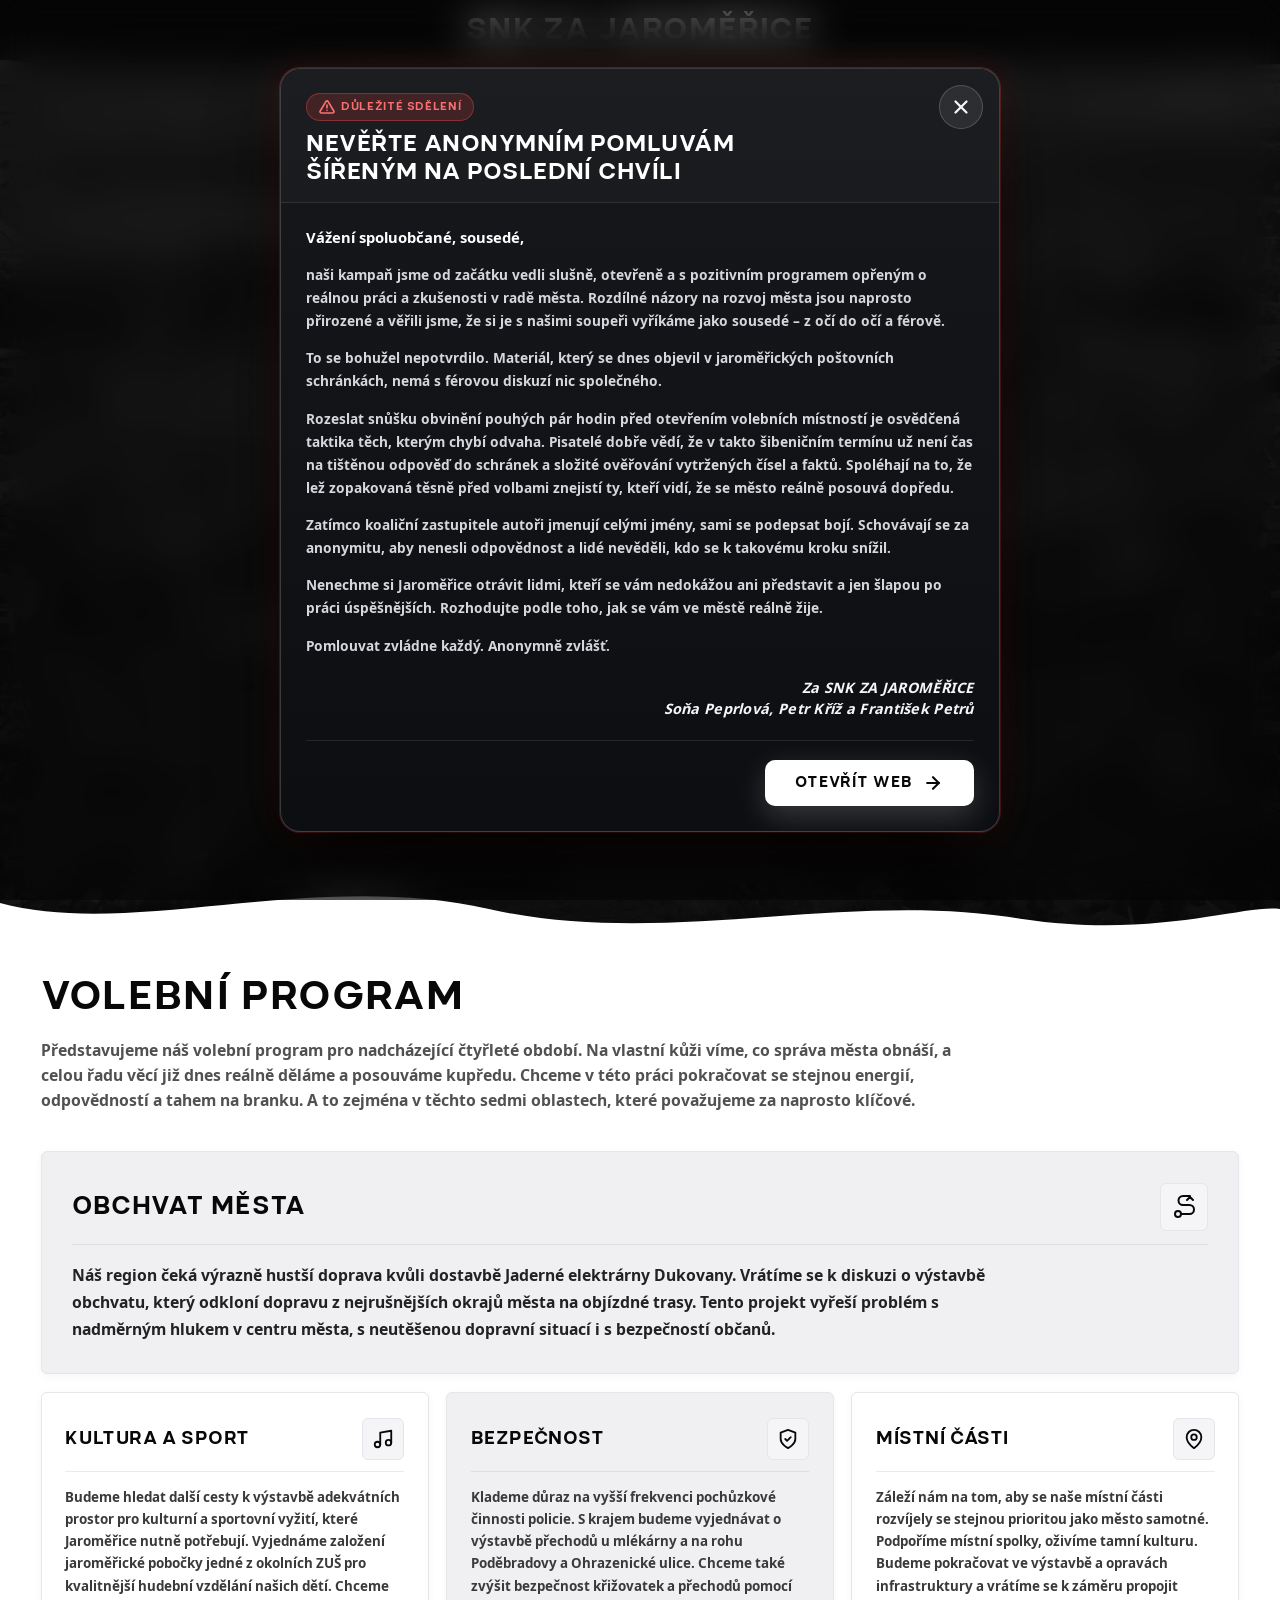
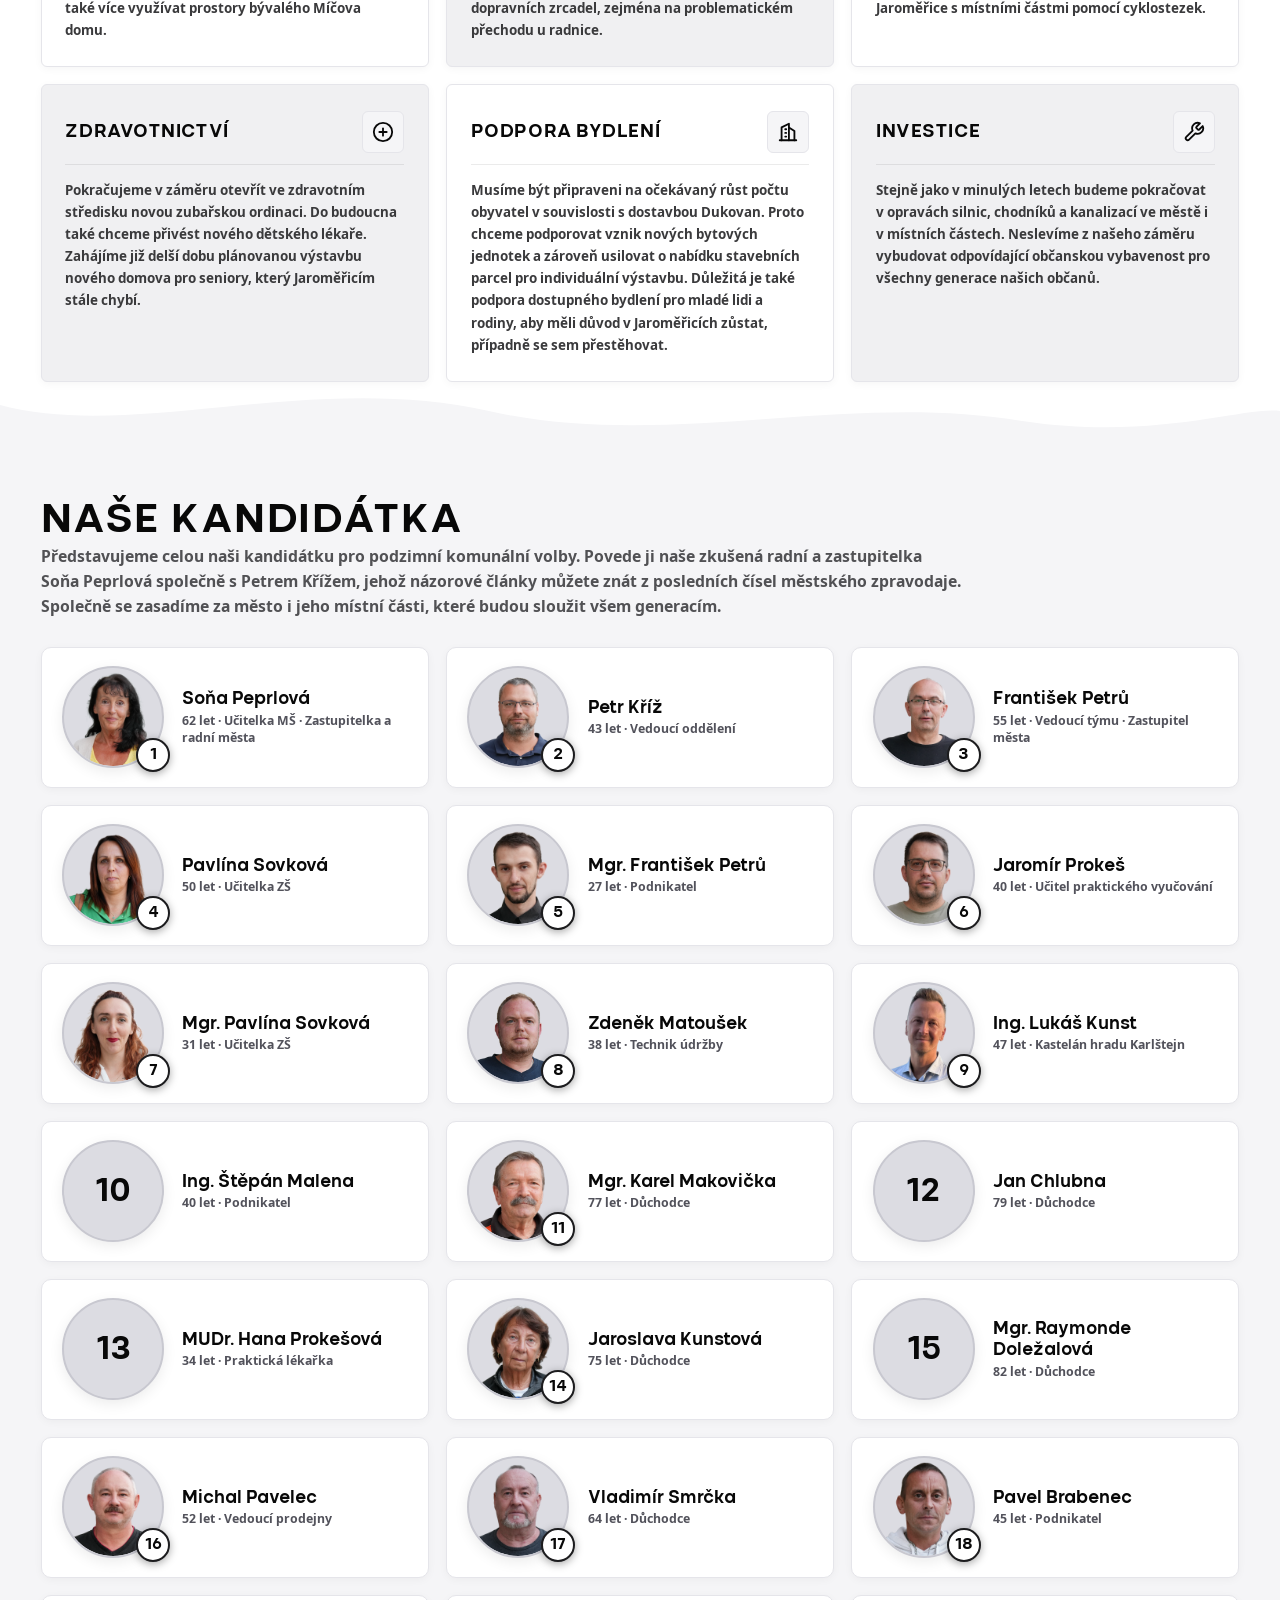
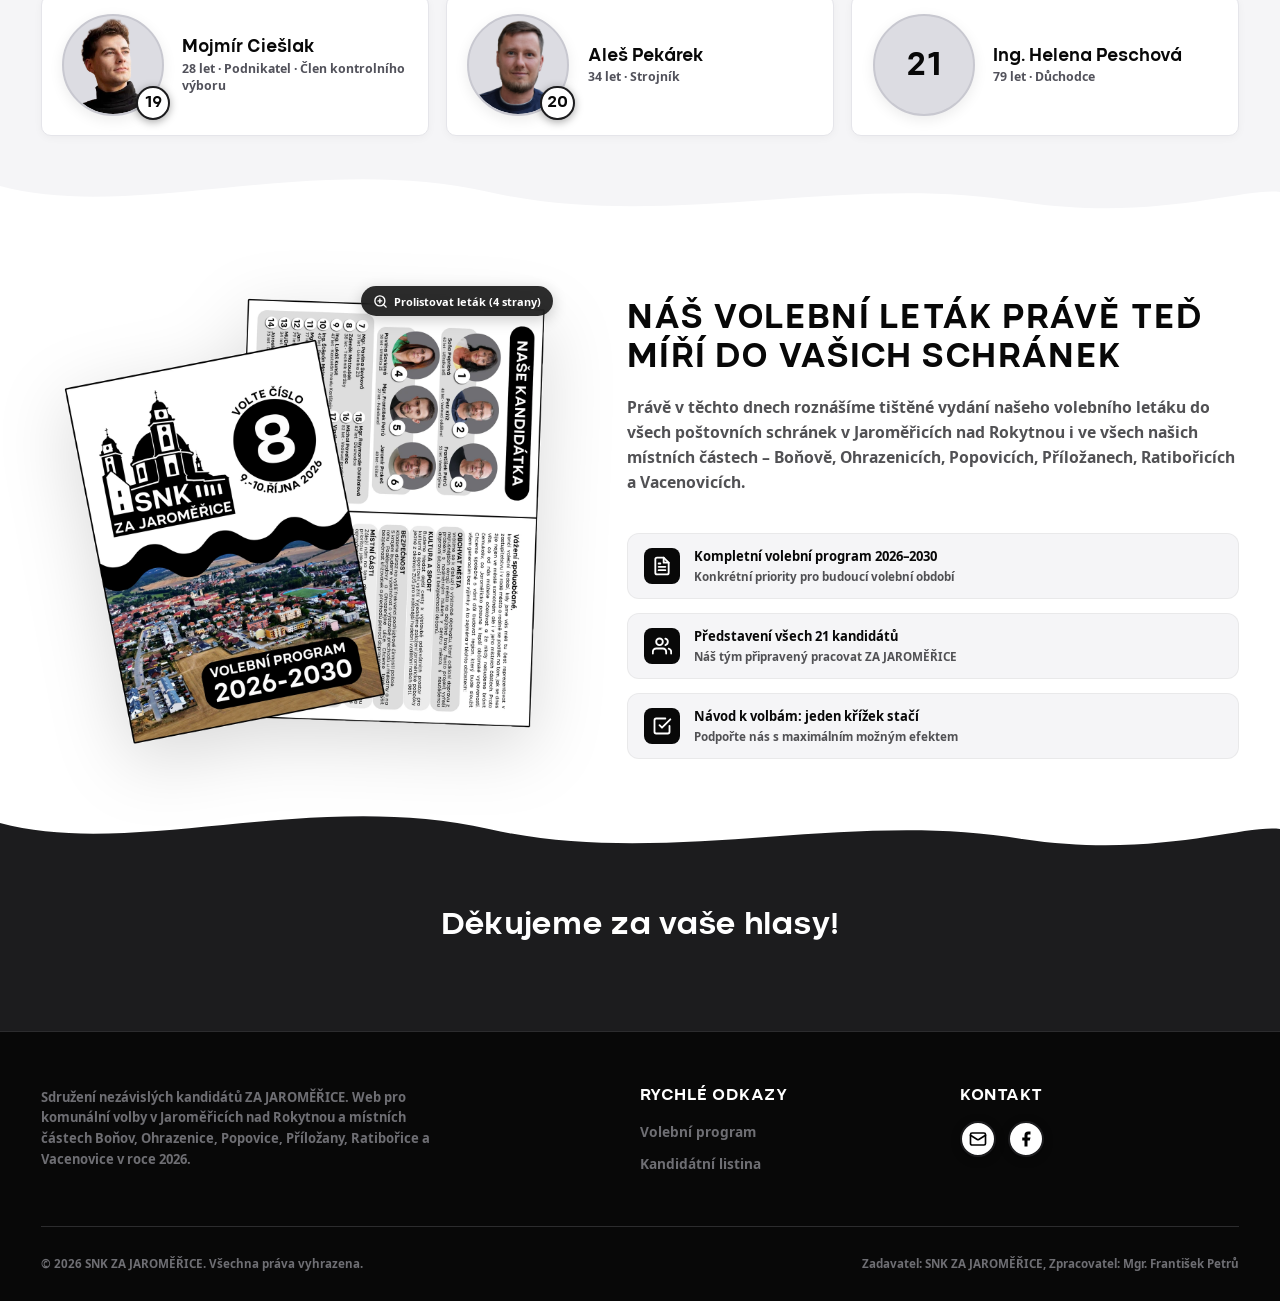
==== index.html @ 30c73336 "Modifications of tables" ====
<!DOCTYPE html>
<html lang="cs">

<head>
  <meta charset="UTF-8">
  <meta name="viewport" content="width=device-width, initial-scale=1.0, viewport-fit=cover">
  <title>ZA JAROMĚŘICE</title>
  <meta name="description" content="Oficiální stránky sdružení nezávislých kandidátů ZA JAROMĚŘICE">
  <link rel="canonical" href="https://zajaromerice.cz/">

  <!-- Open Graph / Facebook / Social Share -->
  <meta property="og:type" content="website">
  <meta property="og:url" content="https://zajaromerice.cz/">
  <meta property="og:title" content="ZA JAROMĚŘICE">
  <meta property="og:description" content="Oficiální stránky sdružení nezávislých kandidátů ZA JAROMĚŘICE">
  <meta property="og:image" content="https://zajaromerice.cz/assets/web%20view.jpg">
  <meta property="og:image:width" content="1200">
  <meta property="og:image:height" content="630">

  <!-- Twitter -->
  <meta name="twitter:card" content="summary_large_image">
  <meta name="twitter:title" content="ZA JAROMĚŘICE">
  <meta name="twitter:description" content="Oficiální stránky sdružení nezávislých kandidátů ZA JAROMĚŘICE">
  <meta name="twitter:image" content="https://zajaromerice.cz/assets/web%20view.jpg">

  <!-- Favicon -->
  <link rel="shortcut icon" href="favicon.ico?v=3">
  <link rel="icon" type="image/png" sizes="32x32" href="assets/favicon-32x32.png?v=3">
  <link rel="icon" type="image/png" sizes="16x16" href="assets/favicon-16x16.png?v=3">
  <link rel="apple-touch-icon" sizes="180x180" href="assets/apple-touch-icon.png?v=3">

  <link rel="preconnect" href="https://fonts.googleapis.com">
  <link rel="preconnect" href="https://fonts.gstatic.com" crossorigin>
  <link
    href="https://fonts.googleapis.com/css2?family=Noto+Sans+Georgian:wght@400;500;600;700;800&family=Syne:wght@700;800&family=Montserrat:wght@800;900&display=swap"
    rel="stylesheet">

  <!-- Styles -->
  <link rel="stylesheet" href="styles.css?v=20261007g">

  <!-- Embedded Critical Styles for Statement Modal & Alert Bar (garantuje 100% zobrazení i při staré mezipaměti prohlížeče) -->
  <style>
    body.modal-open,
    html.modal-open,
    html.modal-open body,
    html.statement-first-visit,
    html.statement-first-visit body {
      overflow: hidden !important;
      overscroll-behavior: none !important;
    }

    .statement-alert-bar {
      background: linear-gradient(90deg, #991b1b 0%, #b91c1c 50%, #7f1d1d 100%);
      color: #ffffff;
      padding: 0.6rem 1rem;
      font-size: 0.88rem;
      position: relative;
      z-index: 999;
      border-bottom: 1px solid rgba(255, 255, 255, 0.18);
      box-shadow: 0 4px 15px rgba(0, 0, 0, 0.4);
    }
    .statement-alert-bar-inner {
      display: flex;
      align-items: center;
      justify-content: center;
      gap: 0.75rem;
      flex-wrap: wrap;
      text-align: center;
    }
    .statement-alert-badge {
      display: inline-flex;
      align-items: center;
      gap: 0.35rem;
      background: rgba(0, 0, 0, 0.35);
      padding: 0.2rem 0.6rem;
      border-radius: 999px;
      font-family: 'Nominee', 'Syne', sans-serif;
      font-size: 0.75rem;
      font-weight: 800;
      letter-spacing: 0.05em;
      text-transform: uppercase;
      color: #fecaca;
      border: 1px solid rgba(255, 255, 255, 0.25);
    }
    .statement-alert-badge svg {
      color: #fca5a5;
      flex-shrink: 0;
    }
    .statement-alert-text {
      font-weight: 600;
      color: #ffffff;
      font-size: 0.92rem;
    }
    .statement-alert-link {
      background: #ffffff;
      color: #7f1d1d;
      font-family: 'Nominee', 'Syne', sans-serif;
      font-size: 0.82rem;
      font-weight: 800;
      text-transform: uppercase;
      letter-spacing: 0.04em;
      padding: 0.3rem 0.85rem;
      border-radius: 6px;
      border: none;
      cursor: pointer;
      transition: transform 0.15s, background-color 0.15s, color 0.15s;
      text-decoration: none;
      display: inline-flex;
      align-items: center;
      gap: 0.35rem;
    }
    .statement-alert-link:hover {
      background: #fef2f2;
      color: #991b1b;
      transform: translateY(-1px);
    }

    @media (max-width: 768px) {
      .statement-alert-bar {
        display: none !important;
      }
    }

    .statement-modal {
      position: fixed;
      inset: 0;
      z-index: 999999;
      display: flex;
      align-items: center;
      justify-content: center;
      padding: 1.25rem;
      opacity: 0;
      visibility: hidden;
      transition: opacity 0.3s cubic-bezier(0.16, 1, 0.3, 1), visibility 0.3s cubic-bezier(0.16, 1, 0.3, 1);
      overflow: hidden;
      touch-action: none;
      overscroll-behavior: contain;
    }
    .statement-modal.is-open,
    html.statement-first-visit .statement-modal {
      opacity: 1;
      visibility: visible;
    }
    .statement-modal-backdrop {
      position: absolute;
      inset: 0;
      background: rgba(0, 0, 0, 0.35);
      backdrop-filter: blur(20px) saturate(120%);
      -webkit-backdrop-filter: blur(20px) saturate(120%);
      cursor: pointer;
      touch-action: none;
      overscroll-behavior: none;
    }
    .statement-modal-dialog {
      position: relative;
      z-index: 10;
      width: 100%;
      max-width: 720px;
      max-height: min(92vh, 880px);
      background: #131417;
      background: linear-gradient(180deg, #17181c 0%, #0d0e11 100%);
      border: 1px solid rgba(255, 255, 255, 0.18);
      border-radius: 20px;
      box-shadow: 0 35px 80px -15px rgba(0, 0, 0, 0.95), 0 0 0 1px rgba(239, 68, 68, 0.3), 0 0 40px rgba(220, 38, 38, 0.15);
      display: flex;
      flex-direction: column;
      overflow: hidden;
      transform: scale(0.95) translateY(18px);
      transition: transform 0.32s cubic-bezier(0.16, 1, 0.3, 1);
      overscroll-behavior: contain;
    }
    .statement-modal.is-open .statement-modal-dialog,
    html.statement-first-visit .statement-modal .statement-modal-dialog {
      transform: scale(1) translateY(0);
    }
    .statement-modal-close {
      position: absolute;
      top: 1.15rem;
      right: 1.15rem;
      z-index: 25;
      width: 44px;
      height: 44px;
      display: flex;
      align-items: center;
      justify-content: center;
      border-radius: 50%;
      background: rgba(255, 255, 255, 0.08);
      border: 1px solid rgba(255, 255, 255, 0.18);
      color: #f5f5f7;
      cursor: pointer;
      transition: background-color 0.2s, border-color 0.2s, transform 0.25s, color 0.2s;
    }
    .statement-modal-close:hover {
      background: rgba(239, 68, 68, 0.28);
      border-color: rgba(239, 68, 68, 0.6);
      color: #ffffff;
      transform: rotate(90deg);
    }
    .statement-modal-header {
      padding: 1.75rem 4rem 1.15rem 1.85rem;
      border-bottom: 1px solid rgba(255, 255, 255, 0.09);
      background: rgba(255, 255, 255, 0.02);
      flex-shrink: 0;
    }
    .statement-badge {
      display: inline-flex;
      align-items: center;
      gap: 0.45rem;
      background: rgba(239, 68, 68, 0.18);
      color: #f87171;
      border: 1px solid rgba(239, 68, 68, 0.4);
      padding: 0.32rem 0.85rem;
      border-radius: 999px;
      font-family: 'Nominee', 'Syne', sans-serif;
      font-size: 0.78rem;
      font-weight: 800;
      letter-spacing: 0.06em;
      text-transform: uppercase;
      margin-bottom: 0.75rem;
    }
    .statement-badge svg {
      color: #f87171;
      flex-shrink: 0;
    }
    .statement-modal-title {
      font-family: 'Nominee', 'Syne', sans-serif;
      font-size: clamp(1.25rem, 2.8vw, 1.65rem);
      font-weight: 800;
      line-height: 1.22;
      color: #ffffff;
      letter-spacing: 0.02em;
      text-transform: uppercase;
      margin: 0;
    }
    .statement-modal-body {
      padding: 1.6rem 1.85rem 1.85rem;
      overflow-y: auto;
      overscroll-behavior: contain;
      touch-action: pan-y;
      -webkit-overflow-scrolling: touch;
      color: #d6d6dc;
      font-size: 1rem;
      line-height: 1.68;
      font-weight: 500;
    }
    .statement-salutation {
      font-size: 1.08rem;
      color: #ffffff;
      margin-bottom: 1.1rem;
    }
    .statement-modal-body p {
      margin-bottom: 1.05rem;
    }
    .statement-signature {
      margin: 1.5rem 0 1.25rem;
      display: flex;
      justify-content: flex-end;
      text-align: right;
    }
    .statement-sign-name {
      font-family: inherit;
      font-size: 1.05rem;
      font-weight: 600;
      font-style: italic;
      letter-spacing: 0.02em;
      color: #f5f5f7;
      display: flex;
      flex-direction: column;
      align-items: flex-end;
      text-align: right;
      line-height: 1.45;
    }
    .statement-modal-actions {
      margin-top: 1.5rem;
      padding-top: 1.35rem;
      border-top: 1px solid rgba(255, 255, 255, 0.09);
      display: flex;
      align-items: center;
      justify-content: flex-end;
    }
    .statement-open-btn {
      background: #ffffff;
      color: #080808;
      font-family: 'Nominee', 'Syne', sans-serif;
      font-size: 1.1rem;
      font-weight: 800;
      text-transform: uppercase;
      letter-spacing: 0.05em;
      padding: 0.95rem 2.25rem;
      border: none;
      border-radius: 10px;
      cursor: pointer;
      display: inline-flex;
      align-items: center;
      justify-content: center;
      gap: 0.75rem;
      box-shadow: 0 10px 30px rgba(255, 255, 255, 0.18);
      transition: transform 0.2s, background-color 0.2s, box-shadow 0.2s;
      width: 100%;
    }
    @media (min-width: 600px) {
      .statement-open-btn {
        width: auto;
      }
    }
    .statement-open-btn:hover {
      background: #f4f4f5;
      transform: translateY(-2px);
      box-shadow: 0 15px 35px rgba(255, 255, 255, 0.3);
    }
    .statement-open-btn svg {
      transition: transform 0.2s ease;
    }
    .statement-open-btn:hover svg {
      transform: translateX(4px);
    }
    @media (max-width: 768px) {
      .statement-modal {
        padding: 0.75rem 0.5rem;
        align-items: flex-start;
        overflow-y: auto;
        -webkit-overflow-scrolling: touch;
      }
      .statement-modal-dialog {
        margin: auto;
        width: 92%;
        max-width: 460px;
        max-height: calc(100dvh - 1.5rem);
        max-height: calc(100vh - 1.5rem);
        border-radius: 16px;
        display: flex;
        flex-direction: column;
      }
      .statement-modal-header {
        padding: 0.75rem 2.85rem 0.5rem 0.85rem;
        flex-shrink: 0;
      }
      .statement-badge {
        font-size: 0.68rem;
        padding: 0.15rem 0.5rem;
        margin-bottom: 0.25rem;
        gap: 0.3rem;
      }
      .statement-badge svg {
        width: 12px;
        height: 12px;
      }
      .statement-modal-title {
        font-size: 0.95rem;
        line-height: 1.25;
      }
      .statement-modal-body {
        padding: 0.75rem 0.85rem 0.85rem;
        font-size: 0.82rem;
        line-height: 1.45;
        flex: 1 1 auto;
        min-height: 0;
        overflow-y: auto;
        -webkit-overflow-scrolling: touch;
      }
      .statement-salutation {
        font-size: 0.88rem;
        margin-bottom: 0.45rem;
      }
      .statement-modal-body p {
        margin-bottom: 0.5rem;
      }
      .statement-quote {
        font-size: 0.92rem;
      }
      .statement-signature {
        margin: 0.65rem 0 0.5rem;
      }
      .statement-sign-name {
        font-size: 0.8rem;
        line-height: 1.35;
      }
      .statement-modal-actions {
        margin-top: 0.65rem;
        padding-top: 0.55rem;
        flex-shrink: 0;
      }
      .statement-open-btn {
        padding: 0.6rem 1.15rem;
        font-size: 0.86rem;
        border-radius: 8px;
      }
      .statement-modal-close {
        top: 0.6rem;
        right: 0.6rem;
        width: 32px;
        height: 32px;
      }
      .statement-modal-close svg {
        width: 16px;
        height: 16px;
      }
    }
  </style>

  <!-- Statement Modal: Zobrazit při každém načtení stránky -->
  <script>
    (function () {
      try {
        localStorage.removeItem('statement_seen_2026');
      } catch (e) {}
      document.documentElement.classList.add('statement-first-visit');
      document.documentElement.classList.add('modal-open');
    })();
  </script>

  <!-- Beta Access Fast Check & Protection Styles (zakomentováno pro budoucí použití)
  <script>
    if (sessionStorage.getItem('beta_authenticated') === 'true') {
      document.documentElement.classList.add('beta-unlocked');
    }
  </script>

  <style>
    /* Beta Protection Lockscreen */
    html:not(.beta-unlocked),
    html:not(.beta-unlocked) body {
      overflow: hidden !important;
      height: 100vh !important;
    }

    #beta-gate {
      position: fixed;
      inset: 0;
      z-index: 999999;
      background: radial-gradient(circle at center, #1c1c1e 0%, #080808 100%);
      display: flex;
      align-items: center;
      justify-content: center;
      padding: 1.5rem;
      transition: opacity 0.4s ease, visibility 0.4s ease;
    }

    .beta-gate-box {
      width: 100%;
      max-width: 440px;
      background-color: #121212;
      border: 1px solid rgba(255, 255, 255, 0.18);
      border-radius: 12px;
      padding: 2.5rem 2rem;
      text-align: center;
      box-shadow: 0 25px 60px rgba(0, 0, 0, 0.85);
    }

    .beta-gate-logo {
      height: 48px;
      margin: 0 auto 1.25rem;
      display: block;
    }

    .beta-gate-badge {
      display: inline-block;
      font-family: var(--font-mono, monospace);
      font-size: 0.72rem;
      font-weight: 700;
      letter-spacing: 0.08em;
      text-transform: uppercase;
      background: rgba(255, 255, 255, 0.1);
      color: #fff;
      padding: 0.25rem 0.75rem;
      border-radius: 999px;
      margin-bottom: 0.85rem;
      border: 1px solid rgba(255, 255, 255, 0.15);
    }

    .beta-gate-title {
      font-family: var(--font-heading, sans-serif);
      font-size: 1.6rem;
      color: #fff;
      margin-bottom: 0.5rem;
      text-transform: uppercase;
      letter-spacing: 0.03em;
    }

    .beta-gate-desc {
      color: #a1a1a6;
      font-size: 0.95rem;
      line-height: 1.5;
      margin-bottom: 1.75rem;
    }

    .beta-gate-form {
      display: flex;
      flex-direction: column;
      gap: 0.85rem;
    }

    .beta-gate-input {
      width: 100%;
      padding: 0.9rem 1.25rem;
      font-size: 1rem;
      background: #1c1c1e;
      border: 1px solid #3a3a3c;
      border-radius: 6px;
      color: #fff;
      outline: none;
      text-align: center;
      transition: border-color 0.2s, box-shadow 0.2s;
    }

    .beta-gate-input:focus {
      border-color: #fff;
      box-shadow: 0 0 0 3px rgba(255, 255, 255, 0.2);
    }

    .beta-gate-btn {
      width: 100%;
      padding: 0.9rem 1.25rem;
      font-family: var(--font-heading, sans-serif);
      font-size: 1rem;
      text-transform: uppercase;
      letter-spacing: 0.04em;
      font-weight: 700;
      background: #fff;
      color: #080808;
      border: none;
      border-radius: 6px;
      cursor: pointer;
      transition: background 0.2s, transform 0.2s;
    }

    .beta-gate-btn:hover {
      background: #e5e5ea;
      transform: translateY(-2px);
    }

    .beta-gate-error {
      color: #ff453a;
      font-size: 0.85rem;
      margin-top: 0.25rem;
      display: none;
    }

    .beta-unlocked #beta-gate {
      opacity: 0;
      visibility: hidden;
      pointer-events: none;
    }
  </style>
  -->
</head>

<body>

  <!-- Beta Access Gate Modal (zakomentováno pro budoucí použití)
  <div id="beta-gate">
    <div class="beta-gate-box">
      <h1 class="beta-gate-title">BETA VERZE WEBU</h1>
      <p class="beta-gate-desc">
        Tato verze stránek je v přípravě a je přístupná pouze po zadání hesla.
      </p>

      <form class="beta-gate-form" id="beta-form" onsubmit="event.preventDefault(); checkBetaPassword();">
        <input type="password" id="beta-pass" class="beta-gate-input" placeholder="Zadejte heslo..." autofocus required
          autocomplete="current-password">
        <button type="submit" class="beta-gate-btn">Odemknout web</button>
        <div class="beta-gate-error" id="beta-error">Nesprávné heslo. Zkuste to znovu.</div>
      </form>
    </div>
  </div>
  -->

  <!-- Top Announcement Bar (re-openable) -->
  <aside class="statement-alert-bar" id="statement-alert-bar">
    <div class="container statement-alert-bar-inner">
      <div class="statement-alert-badge">
        <svg width="14" height="14" viewBox="0 0 24 24" fill="none" stroke="currentColor" stroke-width="2.5" stroke-linecap="round" stroke-linejoin="round">
          <path d="M10.29 3.86L1.82 18a2 2 0 0 0 1.71 3h16.94a2 2 0 0 0 1.71-3L13.71 3.86a2 2 0 0 0-3.42 0z"></path>
          <line x1="12" y1="9" x2="12" y2="13"></line>
          <line x1="12" y1="17" x2="12.01" y2="17"></line>
        </svg>
        <span>Stanovisko</span>
      </div>
      <span class="statement-alert-text">Nevěřte anonymním pomluvám šířeným na poslední chvíli.</span>
      <button type="button" class="statement-alert-link" id="statement-alert-reopen-btn">
        <span>Přečíst celé vyjádření</span>
        <svg width="14" height="14" viewBox="0 0 24 24" fill="none" stroke="currentColor" stroke-width="2.5" stroke-linecap="round" stroke-linejoin="round">
          <line x1="5" y1="12" x2="19" y2="12"></line>
          <polyline points="12 5 19 12 12 19"></polyline>
        </svg>
      </button>
    </div>
  </aside>

  <!-- Centered Compact Header -->
  <header class="header">
    <div class="container header-container">
      <a href="#" class="logo-brand">
        <span class="brand-title">SNK ZA JAROMĚŘICE</span>
      </a>
    </div>
    <div class="header-wave">
      <svg viewBox="0 0 1440 30" preserveAspectRatio="none" fill="none" xmlns="http://www.w3.org/2000/svg">
        <path d="M0,-1 H1440 V10 C1300,25 1100,5 900,20 C700,35 500,10 300,25 C150,30 50,15 0,-1 Z" fill="#080808">
        </path>
      </svg>
    </div>
  </header>

  <!-- Hero Section (Dark) -->
  <section class="hero" id="home">
    <img src="assets/web BANNER.jpg" alt="Jaroměřice nad Rokytnou panorama" class="hero-bg" fetchpriority="high" decoding="async">
    <div class="hero-overlay"></div>

    <div class="container hero-content">
      <div class="hero-logo-box">
        <img src="assets/logo.png" alt="SNK ZA JAROMĚŘICE" class="hero-logo-large">
      </div>

      <h1 class="hero-title reveal">
        <span class="highlight-box">ZA JAROMĚŘICE</span><br>
        <span class="hero-title-sub">PRO VŠECHNY GENERACE</span>
      </h1>

      <div class="hero-divider reveal"></div>

      <p class="hero-lead reveal">
        Jsme sdružení nezávislých kandidátů ZA JAROMĚŘICE a kandidujeme do zastupitelstva města Jaroměřice nad Rokytnou.
        Do letošních voleb přinášíme pokračování naší vize rozvoje města. A to ve prospěch všech generací našich občanů.
      </p>

      <div class="hero-ctas reveal">
        <a href="#program" class="btn btn-outline">Program</a>
        <a href="#kandidatka" class="btn btn-outline">Kandidátka</a>
        <a href="#jak-hlasovat" class="btn btn-outline">Hlasování</a>
      </div>
    </div>

    <!-- Wavy Divider to Program -->
    <div class="hero-wave">
      <svg viewBox="0 0 1440 70" preserveAspectRatio="none" fill="none" xmlns="http://www.w3.org/2000/svg">
        <path d="M0,24 C150,60 350,-10 550,30 C750,70 950,10 1150,40 C1300,60 1400,25 1440,30 V70 H0 Z" fill="#ffffff">
        </path>
      </svg>
    </div>
  </section>

  <!-- SECTION 1: Program (Theme Light) -->
  <section class="section theme-light" id="program">
    <div class="container">
      <div class="reveal" style="max-width: 920px; margin-bottom: 2.75rem;">
        <span class="eyebrow">Volební program 2026–2030</span>
        <h2 style="margin-bottom: 1.25rem;">Volební program</h2>
        <p class="text-muted section-lead">
          Představujeme náš volební program pro nadcházející čtyřleté období. Na vlastní kůži víme, co správa města
          obnáší, a celou řadu věcí již dnes reálně děláme a posouváme kupředu. Chceme v této práci pokračovat se
          stejnou energií, odpovědností a tahem na branku. A to zejména v těchto sedmi oblastech, které považujeme za
          naprosto klíčové.
        </p>
      </div>

      <!-- Program Grid: 1st on PC row 1, remaining 6 across 2 rows of 3 -->
      <div class="program-grid">

        <!-- 1. OBCHVAT MĚSTA (Desktop: 1st row full width) -->
        <div class="program-card program-card-featured reveal">
          <div class="program-card-header">
            <h3 class="program-card-title">OBCHVAT MĚSTA</h3>
            <div class="program-icon-box" aria-hidden="true" title="Obchvat města">
              <svg viewBox="0 0 24 24" fill="none" stroke="currentColor" stroke-width="2" stroke-linecap="round"
                stroke-linejoin="round">
                <circle cx="6" cy="19" r="3"></circle>
                <path d="M9 19h8.5a4.5 4.5 0 0 0 0-9H11a4.5 4.5 0 0 1 0-9H18"></path>
                <polyline points="15 5 18 2 21 5"></polyline>
              </svg>
            </div>
          </div>
          <p class="program-card-text">
            Náš region čeká výrazně hustší doprava kvůli dostavbě Jaderné elektrárny Dukovany. Vrátíme se k diskuzi o
            výstavbě obchvatu, který odkloní dopravu z nejrušnějších okrajů města na objízdné trasy. Tento projekt
            vyřeší problém s nadměrným hlukem v centru města, s neutěšenou dopravní situací i s bezpečností občanů.
          </p>
        </div>

        <!-- 2. KULTURA A SPORT -->
        <div class="program-card reveal">
          <div class="program-card-header">
            <h3 class="program-card-title">KULTURA A SPORT</h3>
            <div class="program-icon-box" aria-hidden="true" title="Kultura a sport">
              <svg viewBox="0 0 24 24" fill="none" stroke="currentColor" stroke-width="2" stroke-linecap="round"
                stroke-linejoin="round">
                <path d="M9 18V5l12-2v13"></path>
                <circle cx="6" cy="18" r="3"></circle>
                <circle cx="18" cy="16" r="3"></circle>
              </svg>
            </div>
          </div>
          <p class="program-card-text">
            Budeme hledat další cesty k výstavbě adekvátních prostor pro kulturní a sportovní vyžití, které Jaroměřice
            nutně potřebují. Vyjednáme založení jaroměřické pobočky jedné z okolních ZUŠ pro kvalitnější hudební
            vzdělání našich dětí. Chceme také více využívat prostory bývalého Míčova domu.
          </p>
        </div>

        <!-- 3. BEZPEČNOST -->
        <div class="program-card reveal">
          <div class="program-card-header">
            <h3 class="program-card-title">BEZPEČNOST</h3>
            <div class="program-icon-box" aria-hidden="true" title="Bezpečnost">
              <svg viewBox="0 0 24 24" fill="none" stroke="currentColor" stroke-width="2" stroke-linecap="round"
                stroke-linejoin="round">
                <path d="M12 22s8-4 8-10V5l-8-3-8 3v7c0 6 8 10 8 10z"></path>
                <path d="m9 12 2 2 4-4"></path>
              </svg>
            </div>
          </div>
          <p class="program-card-text">
            Klademe důraz na vyšší frekvenci pochůzkové činnosti policie. S krajem budeme vyjednávat o výstavbě přechodů
            u mlékárny a na rohu Poděbradovy a Ohrazenické ulice. Chceme také zvýšit bezpečnost křižovatek a přechodů
            pomocí dopravních zrcadel, zejména na problematickém přechodu u radnice.
          </p>
        </div>

        <!-- 4. MÍSTNÍ ČÁSTI -->
        <div class="program-card reveal">
          <div class="program-card-header">
            <h3 class="program-card-title">MÍSTNÍ ČÁSTI</h3>
            <div class="program-icon-box" aria-hidden="true" title="Místní části">
              <svg viewBox="0 0 24 24" fill="none" stroke="currentColor" stroke-width="2" stroke-linecap="round"
                stroke-linejoin="round">
                <path d="M20 10c0 6-8 12-8 12s-8-6-8-12a8 8 0 0 1 16 0Z"></path>
                <circle cx="12" cy="10" r="3"></circle>
              </svg>
            </div>
          </div>
          <p class="program-card-text">
            Záleží nám na tom, aby se naše místní části rozvíjely se stejnou prioritou jako město samotné. Podpoříme
            místní spolky, oživíme tamní kulturu. Budeme pokračovat ve výstavbě a opravách infrastruktury a vrátíme se k
            záměru propojit Jaroměřice s místními částmi pomocí cyklostezek.
          </p>
        </div>

        <!-- 5. ZDRAVOTNICTVÍ -->
        <div class="program-card reveal">
          <div class="program-card-header">
            <h3 class="program-card-title">ZDRAVOTNICTVÍ</h3>
            <div class="program-icon-box" aria-hidden="true" title="Zdravotnictví">
              <svg viewBox="0 0 24 24" fill="none" stroke="currentColor" stroke-width="2" stroke-linecap="round"
                stroke-linejoin="round">
                <circle cx="12" cy="12" r="10"></circle>
                <line x1="12" y1="8" x2="12" y2="16"></line>
                <line x1="8" y1="12" x2="16" y2="12"></line>
              </svg>
            </div>
          </div>
          <p class="program-card-text">
            Pokračujeme v záměru otevřít ve zdravotním středisku novou zubařskou ordinaci. Do budoucna také chceme
            přivést nového dětského lékaře. Zahájíme již delší dobu plánovanou výstavbu nového domova pro seniory, který
            Jaroměřicím stále chybí.
          </p>
        </div>

        <!-- 6. PODPORA BYDLENÍ -->
        <div class="program-card reveal">
          <div class="program-card-header">
            <h3 class="program-card-title">PODPORA BYDLENÍ</h3>
            <div class="program-icon-box" aria-hidden="true" title="Podpora bydlení">
              <svg viewBox="0 0 24 24" fill="none" stroke="currentColor" stroke-width="2" stroke-linecap="round"
                stroke-linejoin="round">
                <path d="M3 21h18"></path>
                <path d="M5 21V7l8-4v18"></path>
                <path d="M19 21V11l-6-4"></path>
                <path d="M9 9h1"></path>
                <path d="M9 13h1"></path>
                <path d="M9 17h1"></path>
              </svg>
            </div>
          </div>
          <p class="program-card-text">
            Musíme být připraveni na očekávaný růst počtu obyvatel v souvislosti s dostavbou Dukovan. Proto chceme
            podporovat vznik nových bytových jednotek a zároveň usilovat o nabídku stavebních parcel pro individuální
            výstavbu. Důležitá je také podpora dostupného bydlení pro mladé lidi a rodiny, aby měli důvod v Jaroměřicích
            zůstat, případně se sem přestěhovat.
          </p>
        </div>

        <!-- 7. INVESTICE -->
        <div class="program-card reveal">
          <div class="program-card-header">
            <h3 class="program-card-title">INVESTICE</h3>
            <div class="program-icon-box" aria-hidden="true" title="Investice">
              <svg viewBox="0 0 24 24" fill="none" stroke="currentColor" stroke-width="2" stroke-linecap="round"
                stroke-linejoin="round">
                <path
                  d="M14.7 6.3a1 1 0 0 0 0 1.4l1.6 1.6a1 1 0 0 0 1.4 0l3.77-3.77a6 6 0 0 1-7.94 7.94l-6.91 6.91a2.12 2.12 0 0 1-3-3l6.91-6.91a6 6 0 0 1 7.94-7.94l-3.76 3.76z">
                </path>
              </svg>
            </div>
          </div>
          <p class="program-card-text">
            Stejně jako v minulých letech budeme pokračovat v opravách silnic, chodníků a kanalizací ve městě i v
            místních částech. Neslevíme z našeho záměru vybudovat odpovídající občanskou vybavenost pro všechny generace
            našich občanů.
          </p>
        </div>

      </div>
    </div>

    <!-- Wavy Divider to Kandidátka -->
    <div class="section-wave">
      <svg viewBox="0 0 1440 70" preserveAspectRatio="none" fill="none" xmlns="http://www.w3.org/2000/svg">
        <path d="M0,24 C150,60 350,-10 550,30 C750,70 950,10 1150,40 C1300,60 1400,25 1440,30 V70 H0 Z"
          class="wave-fill-off-white"></path>
      </svg>
    </div>
  </section>

  <!-- SECTION 2: Kandidátka - 21 LÍDŘÍ A KANDIDÁTŮ (Theme Off-White) -->
  <section class="section theme-off-white" id="kandidatka">
    <div class="container">
      <div class="reveal" style="max-width: 920px; margin-bottom: 2rem;">
        <span class="eyebrow">Kandidátka 2026</span>
        <h2>Naše kandidátka</h2>
        <p class="text-muted section-lead">
          Představujeme celou naši kandidátku pro podzimní komunální volby. Povede ji naše zkušená radní a zastupitelka
          Soňa Peprlová společně s Petrem Křížem, jehož názorové články můžete znát z posledních čísel městského
          zpravodaje. Společně se zasadíme za město i jeho místní části, které budou sloužit všem generacím.
        </p>
      </div>

      <!-- Candidate Grid -->
      <div class="candidate-grid">
        <!-- Leader #1 -->
        <div class="candidate-card reveal">
          <div class="candidate-visual">
            <div class="candidate-photo-wrap">
              <img src="assets/1_Peprlova.png" alt="Soňa Peprlová" class="candidate-photo" loading="lazy" decoding="async">
            </div>
            <div class="candidate-badge-num">1</div>
          </div>
          <div class="candidate-info">
            <div class="candidate-name">Soňa Peprlová</div>
            <div class="candidate-meta">62 let · Učitelka MŠ · Zastupitelka a radní města</div>
          </div>
        </div>

        <!-- 2 -->
        <div class="candidate-card reveal">
          <div class="candidate-visual">
            <div class="candidate-photo-wrap">
              <img src="assets/2_Kriz.png" alt="Petr Kříž" class="candidate-photo" loading="lazy" decoding="async">
            </div>
            <div class="candidate-badge-num">2</div>
          </div>
          <div class="candidate-info">
            <div class="candidate-name">Petr Kříž</div>
            <div class="candidate-meta">43 let · Vedoucí oddělení</div>
          </div>
        </div>

        <!-- 3 -->
        <div class="candidate-card reveal">
          <div class="candidate-visual">
            <div class="candidate-photo-wrap">
              <img src="assets/3_Petru.png" alt="František Petrů" class="candidate-photo" loading="lazy" decoding="async">
            </div>
            <div class="candidate-badge-num">3</div>
          </div>
          <div class="candidate-info">
            <div class="candidate-name">František Petrů</div>
            <div class="candidate-meta">55 let · Vedoucí týmu · Zastupitel města</div>
          </div>
        </div>

        <!-- 4 -->
        <div class="candidate-card reveal">
          <div class="candidate-visual">
            <div class="candidate-photo-wrap">
              <img src="assets/4_Sovkova.png" alt="Pavlína Sovková" class="candidate-photo" loading="lazy" decoding="async">
            </div>
            <div class="candidate-badge-num">4</div>
          </div>
          <div class="candidate-info">
            <div class="candidate-name">Pavlína Sovková</div>
            <div class="candidate-meta">50 let · Učitelka ZŠ</div>
          </div>
        </div>

        <!-- 5 -->
        <div class="candidate-card reveal">
          <div class="candidate-visual">
            <div class="candidate-photo-wrap">
              <img src="assets/5_Petru.png" alt="Mgr. František Petrů" class="candidate-photo" loading="lazy" decoding="async">
            </div>
            <div class="candidate-badge-num">5</div>
          </div>
          <div class="candidate-info">
            <div class="candidate-name">Mgr. František Petrů</div>
            <div class="candidate-meta">27 let · Podnikatel</div>
          </div>
        </div>

        <!-- 6 -->
        <div class="candidate-card reveal">
          <div class="candidate-visual">
            <div class="candidate-photo-wrap">
              <img src="assets/6_Prokes.png" alt="Jaromír Prokeš" class="candidate-photo" loading="lazy" decoding="async">
            </div>
            <div class="candidate-badge-num">6</div>
          </div>
          <div class="candidate-info">
            <div class="candidate-name">Jaromír Prokeš</div>
            <div class="candidate-meta">40 let · Učitel praktického vyučování</div>
          </div>
        </div>

        <!-- 7 -->
        <div class="candidate-card reveal">
          <div class="candidate-visual">
            <div class="candidate-photo-wrap">
              <img src="assets/7_Sovkova.png" alt="Mgr. Pavlína Sovková" class="candidate-photo" loading="lazy" decoding="async">
            </div>
            <div class="candidate-badge-num">7</div>
          </div>
          <div class="candidate-info">
            <div class="candidate-name">Mgr. Pavlína Sovková</div>
            <div class="candidate-meta">31 let · Učitelka ZŠ</div>
          </div>
        </div>

        <!-- 8 -->
        <div class="candidate-card reveal">
          <div class="candidate-visual">
            <div class="candidate-photo-wrap">
              <img src="assets/8_Matousek.png" alt="Zdeněk Matoušek" class="candidate-photo" loading="lazy" decoding="async">
            </div>
            <div class="candidate-badge-num">8</div>
          </div>
          <div class="candidate-info">
            <div class="candidate-name">Zdeněk Matoušek</div>
            <div class="candidate-meta">38 let · Technik údržby</div>
          </div>
        </div>

        <!-- 9 -->
        <div class="candidate-card reveal">
          <div class="candidate-visual">
            <div class="candidate-photo-wrap">
              <img src="assets/9_Kunst.png" alt="Ing. Lukáš Kunst" class="candidate-photo" loading="lazy" decoding="async">
            </div>
            <div class="candidate-badge-num">9</div>
          </div>
          <div class="candidate-info">
            <div class="candidate-name">Ing. Lukáš Kunst</div>
            <div class="candidate-meta">47 let · Kastelán hradu Karlštejn</div>
          </div>
        </div>

        <!-- 10 -->
        <div class="candidate-card reveal">
          <div class="candidate-num">10</div>
          <div class="candidate-info">
            <div class="candidate-name">Ing. Štěpán Malena</div>
            <div class="candidate-meta">40 let · Podnikatel</div>
          </div>
        </div>

        <!-- 11 -->
        <div class="candidate-card reveal">
          <div class="candidate-visual">
            <div class="candidate-photo-wrap">
              <img src="assets/11_Makovicka.png" alt="Mgr. Karel Makovička" class="candidate-photo" loading="lazy" decoding="async">
            </div>
            <div class="candidate-badge-num">11</div>
          </div>
          <div class="candidate-info">
            <div class="candidate-name">Mgr. Karel Makovička</div>
            <div class="candidate-meta">77 let · Důchodce</div>
          </div>
        </div>

        <!-- 12 -->
        <div class="candidate-card reveal">
          <div class="candidate-num">12</div>
          <div class="candidate-info">
            <div class="candidate-name">Jan Chlubna</div>
            <div class="candidate-meta">79 let · Důchodce</div>
          </div>
        </div>

        <!-- 13 -->
        <div class="candidate-card reveal">
          <div class="candidate-num">13</div>
          <div class="candidate-info">
            <div class="candidate-name">MUDr. Hana Prokešová</div>
            <div class="candidate-meta">34 let · Praktická lékařka</div>
          </div>
        </div>

        <!-- 14 -->
        <div class="candidate-card reveal">
          <div class="candidate-visual">
            <div class="candidate-photo-wrap">
              <img src="assets/14_Kunstova.png" alt="Jaroslava Kunstová" class="candidate-photo" loading="lazy" decoding="async">
            </div>
            <div class="candidate-badge-num">14</div>
          </div>
          <div class="candidate-info">
            <div class="candidate-name">Jaroslava Kunstová</div>
            <div class="candidate-meta">75 let · Důchodce</div>
          </div>
        </div>

        <!-- 15 -->
        <div class="candidate-card reveal">
          <div class="candidate-num">15</div>
          <div class="candidate-info">
            <div class="candidate-name">Mgr. Raymonde Doležalová</div>
            <div class="candidate-meta">82 let · Důchodce</div>
          </div>
        </div>

        <!-- 16 -->
        <div class="candidate-card reveal">
          <div class="candidate-visual">
            <div class="candidate-photo-wrap">
              <img src="assets/16_Pavelec.png" alt="Michal Pavelec" class="candidate-photo" loading="lazy" decoding="async">
            </div>
            <div class="candidate-badge-num">16</div>
          </div>
          <div class="candidate-info">
            <div class="candidate-name">Michal Pavelec</div>
            <div class="candidate-meta">52 let · Vedoucí prodejny</div>
          </div>
        </div>

        <!-- 17 -->
        <div class="candidate-card reveal">
          <div class="candidate-visual">
            <div class="candidate-photo-wrap">
              <img src="assets/17_Smrcka.png" alt="Vladimír Smrčka" class="candidate-photo" loading="lazy" decoding="async">
            </div>
            <div class="candidate-badge-num">17</div>
          </div>
          <div class="candidate-info">
            <div class="candidate-name">Vladimír Smrčka</div>
            <div class="candidate-meta">64 let · Důchodce</div>
          </div>
        </div>

        <!-- 18 -->
        <div class="candidate-card reveal">
          <div class="candidate-visual">
            <div class="candidate-photo-wrap">
              <img src="assets/18_Brabenec.png" alt="Pavel Brabenec" class="candidate-photo" loading="lazy" decoding="async">
            </div>
            <div class="candidate-badge-num">18</div>
          </div>
          <div class="candidate-info">
            <div class="candidate-name">Pavel Brabenec</div>
            <div class="candidate-meta">45 let · Podnikatel</div>
          </div>
        </div>

        <!-- 19 -->
        <div class="candidate-card reveal">
          <div class="candidate-visual">
            <div class="candidate-photo-wrap">
              <img src="assets/19_Ciešlak.png" alt="Mojmír Ciešlak" class="candidate-photo" loading="lazy" decoding="async">
            </div>
            <div class="candidate-badge-num">19</div>
          </div>
          <div class="candidate-info">
            <div class="candidate-name">Mojmír Ciešlak</div>
            <div class="candidate-meta">28 let · Podnikatel · Člen kontrolního výboru</div>
          </div>
        </div>

        <!-- 20 -->
        <div class="candidate-card reveal">
          <div class="candidate-visual">
            <div class="candidate-photo-wrap">
              <img src="assets/20_Pekarek.png" alt="Aleš Pekárek" class="candidate-photo" loading="lazy" decoding="async">
            </div>
            <div class="candidate-badge-num">20</div>
          </div>
          <div class="candidate-info">
            <div class="candidate-name">Aleš Pekárek</div>
            <div class="candidate-meta">34 let · Strojník</div>
          </div>
        </div>

        <!-- 21 -->
        <div class="candidate-card reveal">
          <div class="candidate-num">21</div>
          <div class="candidate-info">
            <div class="candidate-name">Ing. Helena Peschová</div>
            <div class="candidate-meta">79 let · Důchodce</div>
          </div>
        </div>
      </div>

      <!-- Candidate Expand / Collapse Button (Mobile Only) -->
      <div class="candidate-more-wrapper">
        <button id="candidate-toggle-btn" class="candidate-toggle-btn" type="button" aria-expanded="false">
          <span class="btn-text">Zobrazit další kandidáty (21)</span>
          <svg width="18" height="18" viewBox="0 0 24 24" fill="none" stroke="currentColor" stroke-width="2.5" stroke-linecap="round" stroke-linejoin="round">
            <polyline points="6 9 12 15 18 9"></polyline>
          </svg>
        </button>
      </div>


    </div>

    <!-- Wavy Divider to Volební leták -->
    <div class="section-wave">
      <svg viewBox="0 0 1440 70" preserveAspectRatio="none" fill="none" xmlns="http://www.w3.org/2000/svg">
        <path d="M0,24 C150,60 350,-10 550,30 C750,70 950,10 1150,40 C1300,60 1400,25 1440,30 V70 H0 Z"
          class="wave-fill-white"></path>
      </svg>
    </div>
  </section>

  <!-- SECTION: Volební leták (Theme Light) -->
  <section class="section theme-light" id="letak">
    <div class="container">
      <div class="flyer-wrapper reveal">
                <div class="flyer-visual">
          <div class="flyer-card flyer-open-btn" role="button" tabindex="0" title="Otevřít interaktivní prohlížeč letáku" aria-haspopup="dialog" onclick="if(window.openFlyerModal){window.openFlyerModal(1);}else{var m=document.getElementById('flyer-modal');if(m){m.classList.add('is-open');document.body.classList.add('modal-open');}}" onkeydown="if(event.key==='Enter'||event.key===' '){event.preventDefault();if(window.openFlyerModal){window.openFlyerModal(1);}else{var m=document.getElementById('flyer-modal');if(m){m.classList.add('is-open');document.body.classList.add('modal-open');}}}">
            <div class="flyer-badge-floating">
              <svg width="15" height="15" viewBox="0 0 24 24" fill="none" stroke="currentColor" stroke-width="2.2" stroke-linecap="round" stroke-linejoin="round">
                <circle cx="11" cy="11" r="8"></circle>
                <line x1="21" y1="21" x2="16.65" y2="16.65"></line>
                <line x1="11" y1="8" x2="11" y2="14"></line>
                <line x1="8" y1="11" x2="14" y2="11"></line>
              </svg>
              <span>Prolistovat leták (4 strany)</span>
            </div>
            <picture>
              <source srcset="assets/letak.webp" type="image/webp">
              <img src="assets/letak.png" alt="Volební leták SNK ZA JAROMĚŘICE – Volební program 2026–2030" class="flyer-img" loading="lazy" decoding="async">
            </picture>
          </div>
        </div>
        <div class="flyer-content">
          <span class="eyebrow">Volební leták 2026</span>
          <h2>Náš volební leták právě teď míří do vašich schránek</h2>
          <p class="text-muted section-lead">
            Právě v těchto dnech roznášíme tištěné vydání našeho volebního letáku do všech poštovních schránek v Jaroměřicích nad Rokytnou i ve všech našich místních částech – Boňově, Ohrazenicích, Popovicích, Příložanech, Ratibořicích a Vacenovicích.
          </p>
          <div class="flyer-features">
            <div class="flyer-feature-item">
              <div class="flyer-feature-icon">
                <svg width="20" height="20" viewBox="0 0 24 24" fill="none" stroke="currentColor" stroke-width="2.2" stroke-linecap="round" stroke-linejoin="round">
                  <path d="M14 2H6a2 2 0 0 0-2 2v16a2 2 0 0 0 2 2h12a2 2 0 0 0 2-2V8z"></path>
                  <polyline points="14 2 14 8 20 8"></polyline>
                  <line x1="16" y1="13" x2="8" y2="13"></line>
                  <line x1="16" y1="17" x2="8" y2="17"></line>
                  <polyline points="10 9 9 9 8 9"></polyline>
                </svg>
              </div>
              <div class="flyer-feature-text">
                <strong>Kompletní volební program 2026–2030</strong>
                <span>Konkrétní priority pro budoucí volební období</span>
              </div>
            </div>
            <div class="flyer-feature-item">
              <div class="flyer-feature-icon">
                <svg width="20" height="20" viewBox="0 0 24 24" fill="none" stroke="currentColor" stroke-width="2.2" stroke-linecap="round" stroke-linejoin="round">
                  <path d="M17 21v-2a4 4 0 0 0-4-4H5a4 4 0 0 0-4 4v2"></path>
                  <circle cx="9" cy="7" r="4"></circle>
                  <path d="M23 21v-2a4 4 0 0 0-3-3.87"></path>
                  <path d="M16 3.13a4 4 0 0 1 0 7.75"></path>
                </svg>
              </div>
              <div class="flyer-feature-text">
                <strong>Představení všech 21 kandidátů</strong>
                <span>Náš tým připravený pracovat ZA JAROMĚŘICE</span>
              </div>
            </div>
            <div class="flyer-feature-item">
              <div class="flyer-feature-icon">
                <svg width="20" height="20" viewBox="0 0 24 24" fill="none" stroke="currentColor" stroke-width="2.2" stroke-linecap="round" stroke-linejoin="round">
                  <polyline points="9 11 12 14 22 4"></polyline>
                  <path d="M21 12v7a2 2 0 0 1-2 2H5a2 2 0 0 1-2-2V5a2 2 0 0 1 2-2h11"></path>
                </svg>
              </div>
              <div class="flyer-feature-text">
                <strong>Návod k volbám: jeden křížek stačí</strong>
                <span>Podpořte nás s maximálním možným efektem</span>
              </div>
            </div>
          </div>
        </div>
      </div>
    </div>

    <!-- Wavy Divider to Odpocet -->
    <div class="section-wave">
      <svg viewBox="0 0 1440 70" preserveAspectRatio="none" fill="none" xmlns="http://www.w3.org/2000/svg">
        <path d="M0,24 C150,60 350,-10 550,30 C750,70 950,10 1150,40 C1300,60 1400,25 1440,30 V70 H0 Z"
          class="wave-fill-dark-gray"></path>
      </svg>
    </div>
  </section>

  <!-- SECTION: Odpočet (Theme Dark Gray) -->
  <section class="section theme-dark-gray" id="odpocet">
    <div class="container" style="text-align: center;">
      <div class="countdown-container reveal"
        style="margin: 0 auto; background: transparent; border: none; padding: 0;">
        <div class="countdown-title"
          style="font-size: 0.95rem; margin-bottom: 1.25rem; color: rgba(255, 255, 255, 0.85);">Do komunálních voleb
          zbývá</div>
        <div class="countdown-grid" id="election-countdown">
          <div class="countdown-box">
            <span class="countdown-num" id="cd-days">--</span>
            <span class="countdown-lbl">Dní</span>
          </div>
          <span class="countdown-sep">:</span>
          <div class="countdown-box">
            <span class="countdown-num" id="cd-hours">--</span>
            <span class="countdown-lbl">Hodin</span>
          </div>
          <span class="countdown-sep">:</span>
          <div class="countdown-box">
            <span class="countdown-num" id="cd-minutes">--</span>
            <span class="countdown-lbl">Minut</span>
          </div>
          <span class="countdown-sep">:</span>
          <div class="countdown-box">
            <span class="countdown-num" id="cd-seconds">--</span>
            <span class="countdown-lbl">Sekund</span>
          </div>
        </div>
      </div>
    </div>

    <!-- Wavy Divider to Jak Hlasovat -->
    <div class="section-wave">
      <svg viewBox="0 0 1440 70" preserveAspectRatio="none" fill="none" xmlns="http://www.w3.org/2000/svg">
        <path d="M0,24 C150,60 350,-10 550,30 C750,70 950,10 1150,40 C1300,60 1400,25 1440,30 V70 H0 Z"
          class="wave-fill-dark"></path>
      </svg>
    </div>
  </section>

  <!-- SECTION 4: Jak hlasovat (Theme Dark) -->
  <section class="section theme-dark" id="jak-hlasovat">
    <div class="container">
      <div class="reveal" style="text-align: center; max-width: 920px; margin: 0 auto;">
        <span class="eyebrow">Volební průvodce</span>
        <h2 style="line-height: 1.25;">Jak nás nejlépe podpořit?<br>Jeden křížek stačí</h2>

        <div class="voting-guide-card">
          <div class="ballot-paper-sample">
            <div class="ballot-checkbox" aria-label="Rámeček s křížkem pro celou stranu">✕</div>
            <div class="ballot-header-content">
              <span class="ballot-party-name">ZA JAROMĚŘICE</span>
              <span class="ballot-party-number">vylosované číslo: <strong>8</strong></span>
            </div>
          </div>

          <p class="voting-guide-text">
            Označte křížkem (✕) v rámečku před názvem strany <strong>ZA JAROMĚŘICE</strong> celou naši kandidátní
            listinu.
            Tímto způsobem dáte automaticky hlas všem 21 kandidátům naší kandidátky a poskytnete nám tak nejsilnější
            možnou podporu!
          </p>
        </div>
      </div>
    </div>
  </section>

  <!-- Footer & Contact Section -->
  <footer class="footer" id="kontakt">
    <div class="container">
      <div class="footer-grid">
        <div class="footer-brand">
          <p>
            Sdružení nezávislých kandidátů ZA JAROMĚŘICE. Web pro komunální volby v Jaroměřicích nad Rokytnou a místních
            částech Boňov, Ohrazenice, Popovice, Příložany, Ratibořice a Vacenovice v roce 2026.
          </p>
        </div>

        <div class="footer-col">
          <h4>Rychlé odkazy</h4>
          <ul class="footer-links">
            <li><a href="#program">Volební program</a></li>
            <li><a href="#kandidatka">Kandidátní listina</a></li>
            <li><a href="#jak-hlasovat">Jak hlasovat</a></li>
          </ul>
        </div>

        <div class="footer-col">
          <h4>Kontakt</h4>
          <div class="footer-social-links">
            <a href="mailto:fandapetru@gmail.com" class="social-circle-btn" aria-label="E-mail" title="E-mail: fandapetru@gmail.com">
              <svg width="18" height="18" viewBox="0 0 24 24" fill="none" stroke="#000000" stroke-width="2.2" stroke-linecap="round" stroke-linejoin="round">
                <rect x="2" y="4" width="20" height="16" rx="2"></rect>
                <path d="m22 7-8.97 5.7a1.94 1.94 0 0 1-2.06 0L2 7"></path>
              </svg>
            </a>
            <a href="https://www.facebook.com/profile.php?id=100070278666960" target="_blank" rel="noopener noreferrer" class="social-circle-btn" aria-label="Facebook" title="Facebook: SNK ZA JAROMĚŘICE">
              <svg width="18" height="18" viewBox="0 0 24 24" fill="#000000">
                <path d="M18 2h-3a5 5 0 0 0-5 5v3H7v4h3v8h4v-8h3l1-4h-4V7a1 1 0 0 1 1-1h3z"></path>
              </svg>
            </a>
          </div>
        </div>

      </div>

      <div class="footer-bottom">
        <div>© 2026 SNK ZA JAROMĚŘICE. Všechna práva vyhrazena.</div>
        <div>Zadavatel: SNK ZA JAROMĚŘICE, Zpracovatel: Mgr. František Petrů</div>
      </div>

    </div>
  </footer>


  <!-- Scripts -->
  <script src="script.js?v=20261007g"></script>

  <!-- Beta Authentication Script (zakomentováno pro budoucí použití)
  <script>
    function checkBetaPassword() {
      const input = document.getElementById('beta-pass');
      const error = document.getElementById('beta-error');
      if (input && input.value.trim() === 'jaromerice2026') {
        sessionStorage.setItem('beta_authenticated', 'true');
        document.documentElement.classList.add('beta-unlocked');
        if (error) error.style.display = 'none';
      } else {
        if (error) error.style.display = 'block';
        if (input) {
          input.value = '';
          input.focus();
        }
      }
    }
  </script>
  -->

  <!-- Statement Modal (Antikampaň) -->
  <div id="statement-modal" class="statement-modal" role="dialog" aria-modal="true" aria-labelledby="statement-modal-title">
    <div class="statement-modal-backdrop" id="statement-modal-backdrop"></div>
    <div class="statement-modal-dialog">
      <button type="button" class="statement-modal-close" id="statement-modal-close" aria-label="Zavřít okno">
        <svg width="22" height="22" viewBox="0 0 24 24" fill="none" stroke="currentColor" stroke-width="2.5" stroke-linecap="round" stroke-linejoin="round">
          <line x1="18" y1="6" x2="6" y2="18"></line>
          <line x1="6" y1="6" x2="18" y2="18"></line>
        </svg>
      </button>

      <div class="statement-modal-header">
        <div class="statement-badge">
          <svg width="16" height="16" viewBox="0 0 24 24" fill="none" stroke="currentColor" stroke-width="2.5" stroke-linecap="round" stroke-linejoin="round">
            <path d="M10.29 3.86L1.82 18a2 2 0 0 0 1.71 3h16.94a2 2 0 0 0 1.71-3L13.71 3.86a2 2 0 0 0-3.42 0z"></path>
            <line x1="12" y1="9" x2="12" y2="13"></line>
            <line x1="12" y1="17" x2="12.01" y2="17"></line>
          </svg>
          <span>Důležité sdělení</span>
        </div>
        <h2 class="statement-modal-title" id="statement-modal-title">
          NEVĚŘTE ANONYMNÍM POMLUVÁM ŠÍŘENÝM NA POSLEDNÍ CHVÍLI
        </h2>
      </div>

      <div class="statement-modal-body">
        <p class="statement-salutation"><strong>Vážení spoluobčané, sousedé,</strong></p>
        <p>naši kampaň jsme od začátku vedli slušně, otevřeně a s pozitivním programem opřeným o reálnou práci a zkušenosti v radě města. Rozdílné názory na rozvoj města jsou naprosto přirozené a věřili jsme, že si je s našimi soupeři vyříkáme jako sousedé – z očí do očí a férově.</p>
        <p>To se bohužel nepotvrdilo. Materiál, který se dnes objevil v jaroměřických poštovních schránkách, nemá s férovou diskuzí nic společného.</p>
        <p>Rozeslat snůšku obvinění pouhých pár hodin před otevřením volebních místností je osvědčená taktika těch, kterým chybí odvaha. Pisatelé dobře vědí, že v takto šibeničním termínu už není čas na tištěnou odpověď do schránek a složité ověřování vytržených čísel a faktů. Spoléhají na to, že lež zopakovaná těsně před volbami znejistí ty, kteří vidí, že se město reálně posouvá dopředu.</p>
        <p>Zatímco koaliční zastupitele autoři jmenují celými jmény, sami se podepsat bojí. Schovávají se za anonymitu, aby nenesli odpovědnost a lidé nevěděli, kdo se k takovému kroku snížil.</p>
        <p>Nenechme si Jaroměřice otrávit lidmi, kteří se vám nedokážou ani představit a jen šlapou po práci úspěšnějších. Rozhodujte podle toho, jak se vám ve městě reálně žije.</p>
        <p>Pomlouvat zvládne každý. Anonymně zvlášť.</p>

        <div class="statement-signature">
          <div class="statement-sign-name">
            <span>Za SNK ZA JAROMĚŘICE</span>
            <span>Soňa Peprlová, Petr Kříž a František Petrů</span>
          </div>
        </div>

        <div class="statement-modal-actions">
          <button type="button" class="statement-open-btn" id="statement-open-web-btn">
            <span>Otevřít web</span>
            <svg width="20" height="20" viewBox="0 0 24 24" fill="none" stroke="currentColor" stroke-width="2.5" stroke-linecap="round" stroke-linejoin="round">
              <line x1="5" y1="12" x2="19" y2="12"></line>
              <polyline points="12 5 19 12 12 19"></polyline>
            </svg>
          </button>
        </div>
      </div>
    </div>
  </div>

  <!-- Interactive 4-Page Flipbook Flyer Modal -->
  <div id="flyer-modal" class="flyer-modal" aria-hidden="true" role="dialog" aria-label="Prohlížeč volebního letáku">
    <div class="flyer-modal-backdrop" id="flyer-modal-backdrop"></div>
    <div class="flyer-modal-container">
      <div class="flyer-modal-header">
        <div class="flyer-modal-title">
          <svg width="20" height="20" viewBox="0 0 24 24" fill="none" stroke="currentColor" stroke-width="2" stroke-linecap="round" stroke-linejoin="round">
            <path d="M4 19.5A2.5 2.5 0 0 1 6.5 17H20"></path>
            <path d="M6.5 2H20v20H6.5A2.5 2.5 0 0 1 4 19.5v-15A2.5 2.5 0 0 1 6.5 2z"></path>
          </svg>
          <span>Volební leták ZA JAROMĚŘICE</span>
        </div>
        <div class="flyer-modal-tabs">
          <button type="button" class="flyer-tab-btn is-active" data-page="1">
            <span>1. Obálka</span>
          </button>
          <button type="button" class="flyer-tab-btn" data-page="2">
            <span>2. Kandidáti</span>
          </button>
          <button type="button" class="flyer-tab-btn" data-page="3">
            <span>3. Program</span>
          </button>
          <button type="button" class="flyer-tab-btn" data-page="4">
            <span>4. Jak volit</span>
          </button>
        </div>
        <div class="flyer-modal-actions">
          <a href="assets/volebni-letak.pdf" download="Volebni_letak_ZA_JAROMERICE.pdf" class="flyer-modal-btn" title="Stáhnout PDF do zařízení">
            <svg width="17" height="17" viewBox="0 0 24 24" fill="none" stroke="currentColor" stroke-width="2.2" stroke-linecap="round" stroke-linejoin="round">
              <path d="M21 15v4a2 2 0 0 1-2 2H5a2 2 0 0 1-2-2v-4"></path>
              <polyline points="7 10 12 15 17 10"></polyline>
              <line x1="12" y1="15" x2="12" y2="3"></line>
            </svg>
            <span class="btn-label-desktop">PDF</span>
          </a>
          <button type="button" class="flyer-modal-close" id="flyer-modal-close" aria-label="Zavřít prohlížeč (Esc)">
            <svg width="22" height="22" viewBox="0 0 24 24" fill="none" stroke="currentColor" stroke-width="2.5" stroke-linecap="round" stroke-linejoin="round">
              <line x1="18" y1="6" x2="6" y2="18"></line>
              <line x1="6" y1="6" x2="18" y2="18"></line>
            </svg>
          </button>
        </div>
      </div>

      <div class="flyer-modal-body" id="flyer-modal-body">
        <button type="button" class="flyer-nav-arrow prev" id="flyer-prev-btn" aria-label="Předchozí strana (←)">
          <svg width="24" height="24" viewBox="0 0 24 24" fill="none" stroke="currentColor" stroke-width="2.5" stroke-linecap="round" stroke-linejoin="round">
            <polyline points="15 18 9 12 15 6"></polyline>
          </svg>
        </button>

        <div class="flyer-book-stage" id="flyer-book-stage">
          <div class="flyer-book" id="flyer-book">
            <!-- Click zones for easy desktop/tablet navigation -->
            <!-- Page 1: Titulní strana (Obálka) -->
            <div class="flyer-page-card is-active" data-page="1">
              <picture>
                <source srcset="assets/letak_p1.webp" type="image/webp">
                <img src="assets/letak_p1.png" alt="Strana 1 – Titulní strana: Volební program 2026–2030" class="flyer-page-img" draggable="false">
              </picture>
              <div class="flyer-page-shine"></div>
            </div>

            <!-- Page 2: Kandidáti -->
            <div class="flyer-page-card" data-page="2">
              <picture>
                <source srcset="assets/letak_p2.webp" type="image/webp">
                <img src="assets/letak_p2.png" alt="Strana 2 – Naše kandidátka (21 kandidátů)" class="flyer-page-img" draggable="false">
              </picture>
              <div class="flyer-page-shine"></div>
            </div>

            <!-- Page 3: Program -->
            <div class="flyer-page-card" data-page="3">
              <picture>
                <source srcset="assets/letak_p3.webp" type="image/webp">
                <img src="assets/letak_p3.png" alt="Strana 3 – Volební program a priority" class="flyer-page-img" draggable="false">
              </picture>
              <div class="flyer-page-shine"></div>
            </div>

            <!-- Page 4: Návod k volbám -->
            <div class="flyer-page-card" data-page="4">
              <picture>
                <source srcset="assets/letak_p4.webp" type="image/webp">
                <img src="assets/letak_p4.png" alt="Strana 4 – Návod k volbám: Jeden křížek stačí" class="flyer-page-img" draggable="false">
              </picture>
              <div class="flyer-page-shine"></div>
            </div>
          </div>
        </div>

        <button type="button" class="flyer-nav-arrow next" id="flyer-next-btn" aria-label="Další strana (→)">
          <svg width="24" height="24" viewBox="0 0 24 24" fill="none" stroke="currentColor" stroke-width="2.5" stroke-linecap="round" stroke-linejoin="round">
            <polyline points="9 18 15 12 9 6"></polyline>
          </svg>
        </button>
      </div>

      <div class="flyer-modal-footer">
        <div class="flyer-footer-nav">
          <button type="button" class="flyer-footer-btn" id="flyer-footer-prev">
            <svg width="16" height="16" viewBox="0 0 24 24" fill="none" stroke="currentColor" stroke-width="2.5" stroke-linecap="round" stroke-linejoin="round">
              <polyline points="15 18 9 12 15 6"></polyline>
            </svg>
            <span>Předchozí</span>
          </button>
          <div class="flyer-dots" id="flyer-dots">
            <button type="button" class="flyer-dot is-active" data-page="1" aria-label="Přejít na stranu 1"></button>
            <button type="button" class="flyer-dot" data-page="2" aria-label="Přejít na stranu 2"></button>
            <button type="button" class="flyer-dot" data-page="3" aria-label="Přejít na stranu 3"></button>
            <button type="button" class="flyer-dot" data-page="4" aria-label="Přejít na stranu 4"></button>
          </div>
          <button type="button" class="flyer-footer-btn" id="flyer-footer-next">
            <span>Další</span>
            <svg width="16" height="16" viewBox="0 0 24 24" fill="none" stroke="currentColor" stroke-width="2.5" stroke-linecap="round" stroke-linejoin="round">
              <polyline points="9 18 15 12 9 6"></polyline>
            </svg>
          </button>
        </div>
      </div>
    </div>
  </div>
</body>

</html>
---- styles.css ----
/* Local Custom Fonts */
@font-face {
  font-family: 'Nominee';
  src: url('assets/Nominee-Bold.ttf') format('truetype');
  font-weight: 700;
  font-style: normal;
  font-display: swap;
}

@font-face {
  font-family: 'Noto Sans Local';
  src: url('assets/NotoSans-Bold.ttf') format('truetype');
  font-weight: 700;
  font-style: normal;
  font-display: swap;
}

:root {
  --color-black: #080808;
  --color-dark: #121212;
  --color-dark-card: #1c1c1e;
  --color-dark-border: #2c2c2e;
  --color-gray-dark: #3a3a3c;
  --color-gray-mid: #6e6e73;
  --color-gray-light: #e5e5ea;
  --color-off-white: #f5f5f7;
  --color-white: #ffffff;

  --font-heading: 'Nominee', 'Syne', 'Montserrat', sans-serif;
  --font-body: 'Noto Sans Local', 'Noto Sans Georgian', -apple-system, BlinkMacSystemFont, "Segoe UI", Roboto, sans-serif;
  --font-mono: 'Noto Sans Local', 'Noto Sans Georgian', -apple-system, BlinkMacSystemFont, "Segoe UI", Roboto, sans-serif;

  --transition-fast: 0.2s cubic-bezier(0.16, 1, 0.3, 1);
  --transition-normal: 0.35s cubic-bezier(0.16, 1, 0.3, 1);
}

*,
*::before,
*::after {
  box-sizing: border-box;
  margin: 0;
  padding: 0;
}

html {
  scroll-behavior: smooth;
  font-family: var(--font-body);
  font-weight: 700;
  color: var(--color-black);
  background-color: var(--color-black);
  line-height: 1.6;
  -webkit-font-smoothing: antialiased;
}

@media (min-width: 992px) {
  html {
    font-size: 85.5%;
  }
}

html,
body {
  overflow-x: clip;
  max-width: 100%;
  position: relative;
}

/* Typography & Utilities */
h1,
h2,
h3,
h4,
.font-display {
  font-family: var(--font-heading);
  letter-spacing: 0.03em;
  text-transform: uppercase;
  line-height: 1.05;
}

h2 {
  font-size: clamp(1.9rem, 3.2vw, 2.9rem);
  line-height: 1.15;
  text-wrap: balance;
}

p {
  margin-bottom: 1rem;
}

p:last-child {
  margin-bottom: 0;
}

a {
  color: inherit;
  text-decoration: none;
}

img {
  max-width: 100%;
  height: auto;
  display: block;
}

.container {
  width: 100%;
  max-width: 1240px;
  margin: 0 auto;
  padding: 0 1.5rem;
}

.eyebrow {
  display: none !important;
}

.section-lead {
  font-size: 1.15rem;
  line-height: 1.6;
}

/* Section Colors & Alternating Themes */
.section {
  padding: 5rem 0;
  position: relative;
  overflow: hidden;
  scroll-margin-top: 80px;
}

@media (min-width: 768px) {
  .section {
    padding: 7rem 0;
    scroll-margin-top: 90px;
  }
}

#program {
  padding-bottom: 4.25rem;
}

#kandidatka {
  padding-top: 3.5rem;
}

@media (max-width: 767px) {
  #program {
    padding-bottom: 3.25rem;
  }

  #kandidatka {
    padding-top: 2.5rem;
  }
}

.theme-dark {
  background-color: var(--color-black);
  color: var(--color-white);
}

.theme-dark .eyebrow {
  background-color: rgba(255, 255, 255, 0.1);
  color: var(--color-white);
  border: 1px solid rgba(255, 255, 255, 0.2);
}

.theme-dark p.text-muted {
  color: #a1a1a6;
}

.theme-light {
  background-color: var(--color-white);
  color: var(--color-black);
}

.theme-light .eyebrow {
  background-color: #000;
  color: #fff;
}

.theme-light p.text-muted {
  color: #515154;
}

.theme-off-white {
  background-color: var(--color-off-white);
  color: var(--color-black);
}

.theme-off-white .eyebrow {
  background-color: #000;
  color: #fff;
}

.theme-off-white p.text-muted {
  color: #515154;
}

/* Header & Navigation */
header.header {
  position: fixed;
  top: 0;
  left: 0;
  width: 100%;
  z-index: 1000;
  background-color: #080808;
  border-bottom: none;
  transition: all var(--transition-fast);
}

.header-wave {
  position: absolute;
  top: calc(100% - 1px);
  left: 0;
  width: 100%;
  overflow: hidden;
  line-height: 0;
  z-index: 100;
  pointer-events: none;
}

.header-wave svg {
  position: relative;
  display: block;
  width: 100%;
  height: 10px;
}

@media (min-width: 768px) {
  .header-wave svg {
    height: 14px;
  }
}

.header-container {
  display: flex;
  align-items: center;
  justify-content: center;
  min-height: 60px;
  padding: 0.5rem 1rem;
}

.logo-brand {
  display: flex;
  align-items: center;
  justify-content: center;
  width: 100%;
}

.logo-img {
  height: 34px;
  width: auto;
}

.brand-text {
  display: flex;
  flex-direction: column;
}

.brand-title {
  font-family: var(--font-heading);
  font-size: clamp(1.2rem, 3vw, 2.2rem);
  color: var(--color-white);
  line-height: 1.15;
  letter-spacing: 0.04em;
  text-align: center;
  padding: 0.25rem 0;
  display: block;
}

.brand-sub {
  font-family: var(--font-mono);
  font-size: 0.7rem;
  color: var(--color-gray-mid);
  letter-spacing: 0.1em;
  text-transform: uppercase;
}

.nav-links {
  display: flex;
  align-items: center;
  gap: 2rem;
  list-style: none;
}

.nav-link {
  font-family: var(--font-heading);
  font-size: 1.15rem;
  color: rgba(255, 255, 255, 0.8);
  letter-spacing: 0.05em;
  transition: color var(--transition-fast);
}

.nav-link:hover {
  color: var(--color-white);
}

.btn {
  display: inline-flex;
  align-items: center;
  justify-content: center;
  gap: 0.5rem;
  font-family: var(--font-heading);
  font-size: 1.1rem;
  letter-spacing: 0.05em;
  padding: 0.75rem 1.75rem;
  border-radius: 4px;
  cursor: pointer;
  transition: all 0.8s cubic-bezier(0.16, 1, 0.3, 1);
  text-transform: uppercase;
}

.btn-primary {
  background-color: var(--color-white);
  color: var(--color-black);
  border: 2px solid var(--color-white);
  font-weight: 700;
}

.btn-primary:hover {
  background-color: transparent;
  color: var(--color-white);
}

.btn-outline {
  background-color: transparent;
  color: var(--color-white);
  border: 2px solid rgba(255, 255, 255, 0.4);
  transition: all 0.8s cubic-bezier(0.16, 1, 0.3, 1);
}

.btn-outline:hover {
  border-color: var(--color-white);
  background-color: rgba(255, 255, 255, 0.15);
  box-shadow: 0 0 25px rgba(255, 255, 255, 0.4), inset 0 0 15px rgba(255, 255, 255, 0.1);
  transform: translateY(-2px);
}

.btn-dark {
  background-color: var(--color-black);
  color: var(--color-white);
  border: 2px solid var(--color-black);
}

.btn-dark:hover {
  background-color: transparent;
  color: var(--color-black);
}

.btn-dark-outline {
  background-color: transparent;
  color: var(--color-black);
  border: 2px solid var(--color-black);
}

.btn-dark-outline:hover {
  background-color: var(--color-black);
  color: var(--color-white);
}

/* Hero Section */
.hero {
  min-height: auto;
  padding: 0 0 4.5rem;
  position: relative;
  display: flex;
  align-items: center;
  justify-content: center;
  background-color: var(--color-black);
}

.hero,
#home {
  scroll-margin-top: 0 !important;
}

.hero-wave,
.section-wave {
  position: absolute;
  bottom: -1px;
  left: 0;
  width: 100%;
  overflow: hidden;
  line-height: 0;
  z-index: 3;
  pointer-events: none;
}

.hero-wave svg,
.section-wave svg {
  position: relative;
  display: block;
  width: 100%;
  height: 45px;
}

@media (min-width: 768px) {

  .hero-wave svg,
  .section-wave svg {
    height: 70px;
  }
}

.wave-fill-off-white {
  fill: var(--color-off-white, #f5f5f7);
}

.wave-fill-white {
  fill: var(--color-white, #ffffff);
}

.wave-fill-dark {
  fill: var(--color-black, #080808);
}

.wave-fill-dark-gray {
  fill: var(--color-dark-card, #1c1c1e);
}

.theme-dark-gray {
  background-color: var(--color-dark-card, #1c1c1e);
  color: var(--color-white);
}

#odpocet {
  padding: 1.5rem 0 4.5rem;
}

#program,
#jak-hlasovat {
  padding: 1.5rem 0 4rem;
}

@media (min-width: 768px) {
  #odpocet {
    padding: 2rem 0 5.5rem;
  }

  #program,
  #jak-hlasovat {
    padding: 2rem 0 5rem;
  }
}

.hero-bg {
  position: absolute;
  inset: 0;
  width: 100%;
  height: 100%;
  object-fit: cover;
  object-position: center;
  opacity: 0.55;
  filter: grayscale(100%) contrast(1.1);
}

.hero-overlay {
  position: absolute;
  inset: 0;
  background: linear-gradient(180deg, rgba(8, 8, 8, 0.55) 0%, rgba(8, 8, 8, 0.9) 100%);
}

.hero-content {
  position: relative;
  z-index: 2;
  text-align: center;
  max-width: 1150px;
  padding: 0;
}

.hero-logo-link {
  display: block;
  text-decoration: none;
}

.hero-logo-box {
  max-width: 360px;
  width: 100%;
  margin: 7.1rem auto -2px;
  display: block;
  animation: logoReveal 1.2s cubic-bezier(0.16, 1, 0.3, 1) forwards, logoPulse 4s ease-in-out 1.2s infinite alternate;
}

.hero-logo-large {
  max-width: 100%;
  width: 100%;
  display: block;
  filter: drop-shadow(0 0 30px rgba(255, 255, 255, 0.4)) drop-shadow(0 0 60px rgba(255, 255, 255, 0.2));
  transition: filter 0.6s cubic-bezier(0.16, 1, 0.3, 1);
  transform-origin: center center;
}

.hero-logo-large:hover {
  filter: drop-shadow(0 0 55px rgba(255, 255, 255, 0.85)) drop-shadow(0 0 100px rgba(255, 255, 255, 0.55));
}

@keyframes logoReveal {
  0% {
    opacity: 0;
    transform: translateY(-25px) scale(0.88);
    filter: drop-shadow(0 0 0px rgba(255, 255, 255, 0));
  }

  60% {
    opacity: 1;
    transform: translateY(3px) scale(1.02);
    filter: drop-shadow(0 0 45px rgba(255, 255, 255, 0.65)) drop-shadow(0 0 85px rgba(255, 255, 255, 0.4));
  }

  100% {
    opacity: 1;
    transform: translateY(0) scale(1);
    filter: drop-shadow(0 0 30px rgba(255, 255, 255, 0.4)) drop-shadow(0 0 60px rgba(255, 255, 255, 0.2));
  }
}

@keyframes logoPulse {
  0% {
    filter: drop-shadow(0 0 25px rgba(255, 255, 255, 0.35)) drop-shadow(0 0 50px rgba(255, 255, 255, 0.15));
  }

  100% {
    filter: drop-shadow(0 0 45px rgba(255, 255, 255, 0.6)) drop-shadow(0 0 90px rgba(255, 255, 255, 0.35));
  }
}

.eyebrow {
  font-family: var(--font-mono);
  font-size: 0.825rem;
  text-transform: uppercase;
  letter-spacing: 0.15em;
  font-weight: 600;
  display: inline-block;
  margin-bottom: 0.5rem;
  padding: 0.25rem 0.75rem;
  border-radius: 4px;
}

.hero-title {
  font-size: clamp(2rem, 3.2vw + 0.5rem, 3.2rem);
  color: var(--color-white);
  margin-top: 0;
  margin-bottom: 1.25rem;
  line-height: 1.15;
}

.hero-title .highlight-box {
  position: relative;
  display: inline-block;
  color: var(--color-white);
  font-size: 1.25em;
  font-weight: 900;
  letter-spacing: 0.05em;
  padding: 0.18em 0.45em 0.1em 0.45em;
  margin-bottom: 0.15em;
  z-index: 1;
  text-shadow: none;
  border-radius: 4px;
  line-height: 1.15;
  animation: textToBlack 0.8s cubic-bezier(0.16, 1, 0.3, 1) 0.5s forwards;
}

.hero-title .highlight-box::before {
  content: '';
  position: absolute;
  inset: 0;
  background-color: var(--color-white);
  border-radius: 4px;
  z-index: -1;
  transform: scaleX(0);
  transform-origin: left center;
  box-shadow: 0 4px 25px rgba(0, 0, 0, 0.4);
  animation: boxExpand 0.8s cubic-bezier(0.16, 1, 0.3, 1) 0.3s forwards;
}

.hero-title-sub {
  display: inline-block;
  margin-top: 0.15em;
  text-shadow: 0 4px 30px rgba(0, 0, 0, 0.9);
}

@keyframes boxExpand {
  0% {
    transform: scaleX(0);
  }

  100% {
    transform: scaleX(1);
  }
}

@keyframes textToBlack {
  0% {
    color: var(--color-white);
  }

  100% {
    color: var(--color-black);
  }
}

.hero-divider {
  width: 100%;
  max-width: 480px;
  height: 1px;
  background: linear-gradient(90deg, rgba(255, 255, 255, 0) 0%, rgba(255, 255, 255, 0.45) 20%, rgba(255, 255, 255, 0.45) 80%, rgba(255, 255, 255, 0) 100%);
  margin: 1.25rem auto 1.5rem;
}

.hero-lead {
  font-size: clamp(1.15rem, 2vw, 1.4rem);
  color: rgba(255, 255, 255, 0.85);
  max-width: 720px;
  margin: 0 auto 2.5rem;
  font-weight: 300;
}

.hero-ctas {
  display: flex;
  flex-wrap: wrap;
  gap: 1rem;
  justify-content: center;
  margin-bottom: 1.5rem;
}

/* Countdown Bar */
.countdown-container {
  background-color: var(--color-dark-card);
  border: 1px solid var(--color-dark-border);
  padding: 1.25rem 1.5rem;
  border-radius: 8px;
  display: inline-block;
  margin-top: 0.5rem;
}


.countdown-title {
  font-family: var(--font-mono);
  font-size: 0.8rem;
  text-transform: uppercase;
  letter-spacing: 0.1em;
  color: var(--color-gray-mid);
  margin-bottom: 0.75rem;
}

.countdown-grid {
  display: flex;
  gap: 1.25rem;
  justify-content: center;
  align-items: center;
}

.countdown-box {
  display: flex;
  flex-direction: column;
  align-items: center;
}

.countdown-num {
  font-family: var(--font-heading);
  font-size: 2.25rem;
  color: var(--color-white);
  line-height: 1;
}

.countdown-lbl {
  font-family: var(--font-mono);
  font-size: 0.65rem;
  color: var(--color-gray-mid);
  text-transform: uppercase;
  margin-top: 0.25rem;
}

.countdown-sep {
  font-family: var(--font-heading);
  font-size: 2rem;
  color: var(--color-dark-border);
}

.election-banner-message {
  font-family: var(--font-heading);
  font-size: 2.25rem;
  font-weight: 700;
  color: var(--color-white);
  padding: 0.75rem 1.5rem;
  line-height: 1.3;
  text-align: center;
  letter-spacing: -0.01em;
}

@media (max-width: 768px) {
  .election-banner-message {
    font-size: 1.65rem;
    padding: 0.5rem 0.75rem;
  }
}

/* Card Grids */
.grid-2 {
  display: grid;
  grid-template-columns: 1fr;
  gap: 2rem;
}

.grid-3 {
  display: grid;
  grid-template-columns: 1fr;
  gap: 2rem;
}

@media (min-width: 768px) {
  .grid-2 {
    grid-template-columns: repeat(2, 1fr);
  }

  .grid-3 {
    grid-template-columns: repeat(3, 1fr);
  }
}

/* Program Cards (Theme Light) */
.program-grid {
  display: grid;
  grid-template-columns: 1fr;
  gap: 1.25rem;
}

@media (min-width: 768px) {
  .program-grid {
    grid-template-columns: repeat(2, 1fr);
    gap: 1.25rem;
  }

  .program-card-featured {
    grid-column: 1 / -1;
  }
}

@media (min-width: 992px) {
  .program-grid {
    grid-template-columns: repeat(3, 1fr);
    gap: 1.25rem;
  }

  .program-card-featured {
    grid-column: 1 / -1;
  }
}

.program-card {
  background-color: var(--color-white);
  border: 1px solid var(--color-gray-light);
  border-radius: 6px;
  padding: 1.85rem 1.75rem;
  display: flex;
  flex-direction: column;
  justify-content: flex-start;
  transition: transform 0.8s cubic-bezier(0.16, 1, 0.3, 1), box-shadow 0.8s cubic-bezier(0.16, 1, 0.3, 1), border-color 0.8s cubic-bezier(0.16, 1, 0.3, 1);
  box-shadow: 0 2px 8px rgba(0, 0, 0, 0.04);
  position: relative;
  min-width: 0;
}

/* Střídání pozadí programových bodů: liché světle šedá, sudé bílá */
.program-card:nth-child(odd) {
  background-color: #f0f0f2;
}

.program-card:nth-child(even) {
  background-color: var(--color-white);
}

.program-card:hover {
  border-color: var(--color-gray-light);
  transform: translateY(-3px);
  box-shadow: 0 10px 25px rgba(0, 0, 0, 0.22);
}

.program-card-featured {
  border: 1px solid var(--color-gray-light);
  box-shadow: 0 2px 8px rgba(0, 0, 0, 0.04);
  padding: 2.25rem 2.25rem;
}

.program-card-featured:hover {
  border-color: var(--color-gray-light);
  transform: translateY(-3px);
  box-shadow: 0 10px 25px rgba(0, 0, 0, 0.22);
}

.program-card-header {
  display: flex;
  align-items: center;
  justify-content: space-between;
  gap: 1rem;
  margin-bottom: 1rem;
  padding-bottom: 0.85rem;
  border-bottom: 1px solid rgba(0, 0, 0, 0.08);
}

.program-card-featured .program-card-header {
  margin-bottom: 1.25rem;
  padding-bottom: 1rem;
  border-bottom: 1px solid rgba(0, 0, 0, 0.08);
}

.program-card-title {
  font-family: var(--font-heading);
  font-size: 1.35rem;
  font-weight: 700;
  letter-spacing: 0.03em;
  text-transform: uppercase;
  line-height: 1.15;
  color: var(--color-black);
  margin: 0;
  overflow-wrap: break-word;
  word-break: break-word;
}

.program-card-featured .program-card-title {
  font-size: 1.85rem;
}

.program-icon-box {
  width: 42px;
  height: 42px;
  border-radius: 6px;
  background-color: var(--color-off-white);
  border: 1px solid var(--color-gray-light);
  display: flex;
  align-items: center;
  justify-content: center;
  color: var(--color-black);
  flex-shrink: 0;
  transition: transform 0.8s cubic-bezier(0.16, 1, 0.3, 1), background-color 0.8s cubic-bezier(0.16, 1, 0.3, 1), color 0.8s cubic-bezier(0.16, 1, 0.3, 1);
}

.program-icon-box svg {
  width: 22px;
  height: 22px;
  display: block;
}

.program-card:hover .program-icon-box {
  background-color: var(--color-black);
  color: var(--color-white);
  border-color: var(--color-black);
  transform: scale(1.05);
}

.program-card-featured .program-icon-box {
  width: 48px;
  height: 48px;
}

.program-card-featured .program-icon-box svg {
  width: 24px;
  height: 24px;
}

.program-card-featured:hover .program-icon-box {
  background-color: var(--color-black);
  color: var(--color-white);
  border-color: var(--color-black);
  transform: scale(1.05);
}

.program-card-text {
  font-size: 0.98rem;
  line-height: 1.65;
  color: #3a3a3c;
  margin: 0;
  font-weight: 500;
}

.program-card-featured .program-card-text {
  font-size: 1.15rem;
  line-height: 1.7;
  max-width: 950px;
  color: #222;
}

@media (max-width: 767px) {
  .program-card {
    padding: 1.25rem 1rem;
  }

  .program-card-featured {
    padding: 1.5rem 1.15rem;
  }

  .program-card-title {
    font-size: 1.15rem;
  }

  .program-card-featured .program-card-title {
    font-size: 1.35rem;
  }

  .program-card-text {
    font-size: 0.92rem;
    line-height: 1.55;
  }

  .program-card-featured .program-card-text {
    font-size: 0.98rem;
    line-height: 1.6;
  }

  .program-icon-box {
    width: 36px;
    height: 36px;
  }

  .program-icon-box svg {
    width: 18px;
    height: 18px;
  }

  .program-card-featured .program-icon-box {
    width: 42px;
    height: 42px;
  }

  .program-card-featured .program-icon-box svg {
    width: 20px;
    height: 20px;
  }
}


/* Accomplishments Cards (Theme Dark) */
.acc-card {
  background-color: var(--color-dark-card);
  border: 1px solid var(--color-dark-border);
  padding: 2.25rem;
  border-radius: 8px;
  position: relative;
  transition: border-color var(--transition-fast), transform var(--transition-fast);
}

.acc-card:hover {
  border-color: rgba(255, 255, 255, 0.4);
  transform: translateY(-4px);
}

.acc-badge {
  display: inline-block;
  font-family: var(--font-mono);
  font-size: 0.75rem;
  background-color: rgba(255, 255, 255, 0.1);
  color: var(--color-white);
  padding: 0.2rem 0.6rem;
  border-radius: 4px;
  margin-bottom: 1rem;
  border: 1px solid rgba(255, 255, 255, 0.15);
}

.acc-card h3 {
  font-size: 1.75rem;
  color: var(--color-white);
  margin-bottom: 0.75rem;
}

.acc-card p {
  color: var(--color-gray-mid);
  font-size: 0.95rem;
}

/* Candidate Grid */
.candidate-controls {
  display: flex;
  flex-wrap: wrap;
  gap: 1rem;
  justify-content: space-between;
  align-items: center;
  margin-bottom: 2.5rem;
}

.search-input {
  width: 100%;
  max-width: 360px;
  padding: 0.85rem 1.25rem;
  border: 2px solid var(--color-black);
  background-color: var(--color-white);
  font-family: var(--font-body);
  font-size: 1rem;
  border-radius: 4px;
  outline: none;
}

.search-input:focus {
  box-shadow: 0 0 0 3px rgba(0, 0, 0, 0.2);
}

.candidate-grid {
  display: grid;
  grid-template-columns: repeat(3, 1fr);
  gap: 1.25rem;
}

/* Základní karta kandidáta: HORIZONTÁLNÍ STYL PRO VŠECHNY KANDIDÁTY (desktop) */
.candidate-card {
  background-color: var(--color-white);
  border: 1px solid var(--color-gray-light);
  padding: 1.35rem 1.5rem;
  border-radius: 10px;
  display: flex;
  flex-direction: row;
  align-items: center;
  text-align: left;
  gap: 1.35rem;
  transition: transform 0.8s cubic-bezier(0.16, 1, 0.3, 1), box-shadow 0.8s cubic-bezier(0.16, 1, 0.3, 1), border-color 0.8s cubic-bezier(0.16, 1, 0.3, 1);
  box-shadow: 0 2px 8px rgba(0, 0, 0, 0.04);
  min-width: 0;
}



.candidate-card:hover {
  border-color: var(--color-gray-light);
  transform: translateY(-3px);
  box-shadow: 0 10px 25px rgba(0, 0, 0, 0.14);
}

/* Photo & Visual Container */
.candidate-photo {
  width: 100%;
  height: 100%;
  border-radius: 50%;
  object-fit: cover;
  display: block;
}

.leader-visual,
.candidate-visual {
  position: relative;
  display: inline-block;
  flex-shrink: 0;
}

.leader-photo-wrap,
.candidate-photo-wrap {
  width: 102px;
  height: 102px;
  border-radius: 50%;
  overflow: hidden;
  display: flex;
  align-items: center;
  justify-content: center;
  background-color: #dcdce2;
  border: 2.5px solid #c8c8d0;
  box-shadow: 0 4px 14px rgba(0, 0, 0, 0.08);
  transition: transform 1.2s cubic-bezier(0.16, 1, 0.3, 1), background-color 1.2s cubic-bezier(0.16, 1, 0.3, 1), border-color 1.2s cubic-bezier(0.16, 1, 0.3, 1);
  flex-shrink: 0;
}

.candidate-card:hover .leader-photo-wrap,
.candidate-card:hover .candidate-photo-wrap {
  background-color: #080808;
  border-color: #080808;
}

.leader-photo-wrap .candidate-photo,
.candidate-photo-wrap .candidate-photo {
  width: 100%;
  height: 100%;
  object-fit: cover;
  object-position: center top;
  border-radius: 50%;
}

.leader-visual .leader-num,
.candidate-visual .candidate-badge-num {
  position: absolute;
  right: -6px;
  bottom: -4px;
  font-size: 1.15rem;
  line-height: 1;
  background: var(--color-white);
  color: var(--color-black);
  min-width: 34px;
  height: 34px;
  padding: 0 5px;
  border-radius: 17px;
  display: flex;
  align-items: center;
  justify-content: center;
  text-align: center;
  font-family: var(--font-heading);
  font-weight: 800;
  flex-shrink: 0;
  box-shadow: 0 2px 8px rgba(0, 0, 0, 0.35);
  border: 2px solid #1c1c1e;
  z-index: 2;
  box-sizing: border-box;
}

/* Číslo kandidáta (pro ty bez fotky) */
.candidate-num {
  font-family: var(--font-heading);
  font-size: 2.35rem;
  font-weight: 700;
  width: 102px;
  height: 102px;
  background-color: #dcdce2;
  color: var(--color-black);
  border-radius: 50%;
  display: flex;
  align-items: center;
  justify-content: center;
  flex-shrink: 0;
  border: 2.5px solid #c8c8d0;
  box-shadow: 0 4px 14px rgba(0, 0, 0, 0.08);
  transition: transform 1.2s cubic-bezier(0.16, 1, 0.3, 1), background-color 1.2s cubic-bezier(0.16, 1, 0.3, 1), border-color 1.2s cubic-bezier(0.16, 1, 0.3, 1), color 1.2s cubic-bezier(0.16, 1, 0.3, 1);
}

.candidate-card:hover .candidate-num {
  background-color: #080808;
  border-color: #080808;
  color: #ffffff;
}

.candidate-info {
  flex-grow: 1;
  min-width: 0;
  overflow-wrap: break-word;
  word-break: break-word;
  display: flex;
  flex-direction: column;
  align-items: flex-start;
  text-align: left;
}

.candidate-name {
  font-family: var(--font-heading);
  font-size: 1.25rem;
  line-height: 1.25;
  color: var(--color-black);
  font-weight: 700;
  word-wrap: break-word;
}

.candidate-meta,
.candidate-submeta {
  font-size: 0.9rem;
  color: #52525b;
  font-weight: 500;
  margin-top: 0.25rem;
  line-height: 1.35;
}



/* Candidate Expand Button Wrapper */
.candidate-more-wrapper {
  display: none;
  justify-content: center;
  margin-top: 2rem;
  width: 100%;
}

.candidate-toggle-btn {
  display: inline-flex;
  align-items: center;
  justify-content: center;
  gap: 0.6rem;
  padding: 0.9rem 2rem;
  font-family: var(--font-heading);
  font-size: 1rem;
  font-weight: 700;
  border-radius: 50px;
  border: 2px solid var(--color-dark-gray, #2c2c2e);
  background-color: var(--color-white);
  color: var(--color-black);
  cursor: pointer;
  transition: all 0.3s ease;
  box-shadow: 0 4px 12px rgba(0, 0, 0, 0.08);
}

.candidate-toggle-btn:hover {
  background-color: var(--color-dark-gray, #2c2c2e);
  color: var(--color-white);
  transform: translateY(-2px);
  box-shadow: 0 6px 16px rgba(0, 0, 0, 0.16);
}

.candidate-toggle-btn svg {
  transition: transform 0.3s ease;
}

.candidate-grid.is-expanded + .candidate-more-wrapper .candidate-toggle-btn svg {
  transform: rotate(180deg);
}

@media (max-width: 991px) and (min-width: 768px) {
  .candidate-grid {
    grid-template-columns: repeat(2, 1fr);
    gap: 1.25rem;
  }
}

@media (max-width: 767px) {
  .candidate-grid {
    grid-template-columns: repeat(2, 1fr) !important;
    gap: 0.65rem !important;
  }

  /* Na mobilu lídryně č. 1 na celý řádek, 2 a 3 vedle sebe */
  .candidate-card:first-child,
  .candidate-card.leader-card {
    grid-column: 1 / -1 !important;
    padding: 1.5rem 1rem !important;
  }

  /* Na mobilu skrýt od 8. kandidáta dál, dokud není rozbaleno (odstranění prázdné mezery) */
  .candidate-grid:not(.is-expanded) .candidate-card:nth-child(n+8) {
    display: none !important;
  }

  .candidate-more-wrapper {
    display: flex;
  }

  /* 8-21 na mobilu při rozbalení: plynulý elegantní nájezd */
  .candidate-grid.is-expanded .candidate-card:nth-child(n+8) {
    grid-column: 1 / -1 !important;
    display: flex !important;
    flex-direction: row !important;
    align-items: center !important;
    text-align: left !important;
    padding: 0.85rem 1.1rem !important;
    gap: 0.85rem !important;
    animation: candidateSlideDown 0.35s cubic-bezier(0.16, 1, 0.3, 1) forwards;
  }

  @keyframes candidateSlideDown {
    0% {
      opacity: 0;
      transform: translateY(-12px) scale(0.97);
    }
    100% {
      opacity: 1;
      transform: translateY(0) scale(1);
    }
  }

  /* Kaskádový vizuální efekt při rozbalování */
  .candidate-grid.is-expanded .candidate-card:nth-child(8)  { animation-delay: 0.01s; }
  .candidate-grid.is-expanded .candidate-card:nth-child(9)  { animation-delay: 0.03s; }
  .candidate-grid.is-expanded .candidate-card:nth-child(10) { animation-delay: 0.05s; }
  .candidate-grid.is-expanded .candidate-card:nth-child(11) { animation-delay: 0.07s; }
  .candidate-grid.is-expanded .candidate-card:nth-child(12) { animation-delay: 0.09s; }
  .candidate-grid.is-expanded .candidate-card:nth-child(13) { animation-delay: 0.11s; }
  .candidate-grid.is-expanded .candidate-card:nth-child(14) { animation-delay: 0.13s; }
  .candidate-grid.is-expanded .candidate-card:nth-child(15) { animation-delay: 0.15s; }
  .candidate-grid.is-expanded .candidate-card:nth-child(16) { animation-delay: 0.17s; }
  .candidate-grid.is-expanded .candidate-card:nth-child(17) { animation-delay: 0.19s; }
  .candidate-grid.is-expanded .candidate-card:nth-child(18) { animation-delay: 0.21s; }
  .candidate-grid.is-expanded .candidate-card:nth-child(19) { animation-delay: 0.23s; }
  .candidate-grid.is-expanded .candidate-card:nth-child(20) { animation-delay: 0.25s; }
  .candidate-grid.is-expanded .candidate-card:nth-child(21) { animation-delay: 0.27s; }

  .candidate-card:nth-child(n+8) .candidate-info {
    display: flex !important;
    flex-direction: column !important;
    align-items: flex-start !important;
    text-align: left !important;
    width: auto !important;
    flex-grow: 1 !important;
  }

  .candidate-card:nth-child(n+8) .candidate-num {
    width: 38px !important;
    height: 38px !important;
    font-size: 1.25rem !important;
    margin-bottom: 0 !important;
    flex-shrink: 0 !important;
  }

  .candidate-card:nth-child(n+8) .candidate-visual {
    margin-bottom: 0 !important;
    flex-shrink: 0 !important;
  }

  .candidate-card:nth-child(n+8) .candidate-photo-wrap {
    width: 42px !important;
    height: 42px !important;
    flex-shrink: 0 !important;
  }

  .candidate-card:nth-child(n+8) .candidate-badge-num {
    min-width: 22px !important;
    height: 22px !important;
    font-size: 0.72rem !important;
    line-height: 1 !important;
    padding: 0 3px !important;
    border-radius: 11px !important;
    right: -3px !important;
    bottom: -2px !important;
    border-width: 1.5px !important;
  }

  .candidate-card:nth-child(n+8) .candidate-name {
    font-size: 1.05rem !important;
    text-align: left !important;
    width: auto !important;
  }

  .candidate-card:nth-child(n+8) .candidate-meta {
    font-size: 0.82rem !important;
    text-align: left !important;
    width: auto !important;
    margin-top: 0.15rem !important;
  }

  .candidate-card:nth-child(n+8) .candidate-submeta {
    text-align: left !important;
    width: auto !important;
  }

  /* Prvních 7 na mobilu: vertikální dlaždice s velkou fotkou (č. 1 celá šířka, 2-7 ve dvou sloupcích) */
  .candidate-card:nth-child(-n+7) {
    display: flex !important;
    flex-direction: column !important;
    align-items: center !important;
    text-align: center !important;
    padding: 1.25rem 0.65rem 1.1rem !important;
    gap: 0.85rem !important;
  }

  .candidate-card:nth-child(-n+7) .candidate-info {
    width: 100% !important;
    display: flex !important;
    flex-direction: column !important;
    align-items: center !important;
    text-align: center !important;
  }

  .candidate-card:nth-child(-n+7) .candidate-num {
    width: 90px !important;
    height: 90px !important;
    font-size: 2.2rem !important;
    margin-bottom: 0.2rem !important;
  }

  .leader-photo-wrap,
  .candidate-photo-wrap {
    width: 92px !important;
    height: 92px !important;
  }

  /* Lídryně má na mobilu velkou fotku přes celou šířku karty */
  .candidate-card.leader-card .leader-photo-wrap,
  .candidate-card:first-child .candidate-photo-wrap {
    width: 110px !important;
    height: 110px !important;
  }

  .leader-visual .leader-num,
  .candidate-visual .candidate-badge-num {
    min-width: 32px !important;
    height: 32px !important;
    font-size: 1.1rem !important;
    line-height: 1 !important;
    padding: 0 4px !important;
    border-radius: 16px !important;
    right: -4px !important;
    bottom: -2px !important;
  }

  .candidate-card:nth-child(-n+7) .candidate-name {
    font-size: 1.05rem !important;
    text-align: center !important;
    width: 100% !important;
  }

  .candidate-card:first-child .candidate-name {
    font-size: 1.25rem !important;
    text-align: center !important;
  }

  .candidate-card:nth-child(-n+7) .candidate-meta {
    font-size: 0.8rem !important;
    margin-top: 0.3rem !important;
    text-align: center !important;
    width: 100% !important;
  }

  .candidate-card:first-child .candidate-meta {
    font-size: 0.9rem !important;
    text-align: center !important;
  }

  .candidate-card:nth-child(-n+7) .candidate-submeta {
    text-align: center !important;
    width: 100% !important;
  }
}

/* Local Parts / Místní části */
.parts-grid {
  display: grid;
  grid-template-columns: repeat(2, 1fr);
  gap: 1.5rem;
  margin-top: 3rem;
}

@media (min-width: 768px) {
  .parts-grid {
    grid-template-columns: repeat(3, 1fr);
  }
}

@media (min-width: 992px) {
  .parts-grid {
    grid-template-columns: repeat(6, 1fr);
  }
}

.part-card {
  background-color: var(--color-dark-card);
  border: 1px solid var(--color-dark-border);
  padding: 1.5rem 1rem;
  border-radius: 8px;
  text-align: center;
  transition: all var(--transition-fast);
}

.part-card:hover {
  border-color: var(--color-white);
  transform: translateY(-3px);
}

.part-img {
  height: 60px;
  width: auto;
  margin: 0 auto 1rem;
  object-fit: contain;
  filter: brightness(0.9);
}

.part-title {
  font-family: var(--font-heading);
  font-size: 1.25rem;
  color: var(--color-white);
}

/* Image Showcase Section */
.image-banner-section {
  position: relative;
  background-color: var(--color-black);
  color: var(--color-white);
  padding: 4rem 0;
  text-align: center;
  border-top: 1px solid rgba(255, 255, 255, 0.1);
  border-bottom: 1px solid rgba(255, 255, 255, 0.1);
}

.banner-img-frame {
  max-width: 900px;
  margin: 0 auto;
  border: 2px solid rgba(255, 255, 255, 0.2);
  border-radius: 8px;
  overflow: hidden;
  box-shadow: 0 20px 40px rgba(0, 0, 0, 0.5);
}

/* SECTION: Volební leták */
#letak {
  padding: 3rem 0 5.5rem;
  position: relative;
  background-color: var(--color-white);
}

.flyer-wrapper {
  display: grid;
  grid-template-columns: 1fr;
  gap: 2.5rem;
  align-items: center;
}

@media (min-width: 992px) {
  .flyer-wrapper {
    grid-template-columns: 1fr 1.15fr;
    gap: 4rem;
  }
}

.flyer-visual {
  display: flex;
  justify-content: center;
  align-items: center;
}

.flyer-card,
button.flyer-card {
  position: relative;
  display: block;
  max-width: 520px;
  width: 100%;
  border-radius: 16px;
  border: none !important;
  background: transparent !important;
  padding: 0 !important;
  margin: 0 !important;
  outline: none !important;
  box-shadow: none !important;
  transition: transform 0.4s cubic-bezier(0.16, 1, 0.3, 1);
  cursor: pointer;
  text-decoration: none;
  -webkit-appearance: none;
  appearance: none;
}

.flyer-card:hover {
  transform: translateY(-6px) scale(1.015);
}

.flyer-img {
  width: 100%;
  height: auto;
  display: block;
  filter: drop-shadow(0 20px 35px rgba(0, 0, 0, 0.15));
  transition: filter 0.4s ease;
}

.flyer-card:hover .flyer-img {
  filter: drop-shadow(0 25px 45px rgba(0, 0, 0, 0.22));
}

.flyer-badge-floating {
  position: absolute;
  top: 14px;
  right: 14px;
  background: rgba(8, 8, 8, 0.85);
  backdrop-filter: blur(8px);
  -webkit-backdrop-filter: blur(8px);
  color: #fff;
  font-family: var(--font-body);
  font-size: 0.8rem;
  font-weight: 600;
  padding: 0.45rem 0.85rem;
  border-radius: 999px;
  display: inline-flex;
  align-items: center;
  gap: 0.45rem;
  box-shadow: 0 4px 15px rgba(0, 0, 0, 0.2);
  z-index: 2;
  transition: background-color 0.2s ease, transform 0.2s ease;
}

.flyer-card:hover .flyer-badge-floating {
  background: #080808;
  transform: scale(1.05);
}

.flyer-content {
  display: flex;
  flex-direction: column;
  gap: 1.25rem;
}

.flyer-content h2 {
  font-size: clamp(1.75rem, 2.8vw, 2.4rem);
  line-height: 1.2;
}

.flyer-features {
  display: flex;
  flex-direction: column;
  gap: 1rem;
  margin: 0.5rem 0 0.5rem;
}

.flyer-feature-item {
  display: flex;
  align-items: flex-start;
  gap: 1rem;
  background: var(--color-off-white, #f5f5f7);
  padding: 0.9rem 1.15rem;
  border-radius: 12px;
  border: 1px solid rgba(0, 0, 0, 0.05);
  transition: transform 0.25s ease, box-shadow 0.25s ease;
}

.flyer-feature-item:hover {
  transform: translateX(4px);
  box-shadow: 0 4px 12px rgba(0, 0, 0, 0.06);
}

.flyer-feature-icon {
  flex-shrink: 0;
  width: 36px;
  height: 36px;
  border-radius: 8px;
  background: #080808;
  color: #ffffff;
  display: flex;
  align-items: center;
  justify-content: center;
  margin-top: 0.15rem;
}

.flyer-feature-text {
  display: flex;
  flex-direction: column;
  gap: 0.15rem;
}

.flyer-feature-text strong {
  font-size: 0.95rem;
  color: #080808;
}

.flyer-feature-text span {
  font-size: 0.85rem;
  color: #515154;
  line-height: 1.45;
}

.flyer-actions {
  display: flex;
  flex-wrap: wrap;
  gap: 0.85rem;
  margin-top: 0.5rem;
}

.flyer-actions .btn {
  display: inline-flex;
  align-items: center;
  gap: 0.5rem;
}

@media (max-width: 767px) {
  #letak {
    padding: 2rem 0 4.5rem;
  }

  .flyer-card {
    max-width: 380px;
  }

  .flyer-content h2 {
    font-size: 1.65rem;
  }

  .flyer-badge-floating {
    top: 10px;
    right: 10px;
    font-size: 0.72rem;
    padding: 0.35rem 0.65rem;
  }
}

button.flyer-card {
  background: none;
  border: none;
  padding: 0;
  text-align: inherit;
  font: inherit;
  width: 100%;
}

/* Flyer Modal / In-Page Native Viewer */
body.modal-open,
html.modal-open,
html.modal-open body,
html.statement-first-visit,
html.statement-first-visit body {
  overflow: hidden !important;
  overscroll-behavior: none !important;
}

/* Statement Alert Top Bar */
.statement-alert-bar {
  background: linear-gradient(90deg, #991b1b 0%, #b91c1c 50%, #7f1d1d 100%);
  color: #ffffff;
  padding: 0.6rem 1rem;
  font-size: 0.88rem;
  position: relative;
  z-index: 999;
  border-bottom: 1px solid rgba(255, 255, 255, 0.18);
  box-shadow: 0 4px 15px rgba(0, 0, 0, 0.4);
}

.statement-alert-bar-inner {
  display: flex;
  align-items: center;
  justify-content: center;
  gap: 0.75rem;
  flex-wrap: wrap;
  text-align: center;
}

.statement-alert-badge {
  display: inline-flex;
  align-items: center;
  gap: 0.35rem;
  background: rgba(0, 0, 0, 0.35);
  padding: 0.2rem 0.6rem;
  border-radius: 999px;
  font-family: var(--font-heading);
  font-size: 0.75rem;
  font-weight: 800;
  letter-spacing: 0.05em;
  text-transform: uppercase;
  color: #fecaca;
  border: 1px solid rgba(255, 255, 255, 0.25);
}

.statement-alert-badge svg {
  color: #fca5a5;
  flex-shrink: 0;
}

.statement-alert-text {
  font-weight: 600;
  color: #ffffff;
  font-size: 0.92rem;
}

.statement-alert-link {
  background: #ffffff;
  color: #7f1d1d;
  font-family: var(--font-heading);
  font-size: 0.82rem;
  font-weight: 800;
  text-transform: uppercase;
  letter-spacing: 0.04em;
  padding: 0.3rem 0.85rem;
  border-radius: 6px;
  border: none;
  cursor: pointer;
  transition: transform 0.15s, background-color 0.15s, color 0.15s;
  text-decoration: none;
  display: inline-flex;
  align-items: center;
  gap: 0.35rem;
}

.statement-alert-link:hover {
  background: #fef2f2;
  color: #991b1b;
  transform: translateY(-1px);
}

@media (max-width: 768px) {
  .statement-alert-bar {
    display: none !important;
  }
}

/* Statement Modal (Výrazné vyskakovací okno) */
.statement-modal {
  position: fixed;
  inset: 0;
  z-index: 999999;
  display: flex;
  align-items: center;
  justify-content: center;
  padding: 1.25rem;
  opacity: 0;
  visibility: hidden;
  transition: opacity 0.3s cubic-bezier(0.16, 1, 0.3, 1), visibility 0.3s cubic-bezier(0.16, 1, 0.3, 1);
  overflow: hidden;
  touch-action: none;
  overscroll-behavior: contain;
}

.statement-modal.is-open,
html.statement-first-visit .statement-modal {
  opacity: 1;
  visibility: visible;
}

.statement-modal-backdrop {
  position: absolute;
  inset: 0;
  background: rgba(0, 0, 0, 0.35);
  backdrop-filter: blur(20px) saturate(120%);
  -webkit-backdrop-filter: blur(20px) saturate(120%);
  cursor: pointer;
  touch-action: none;
  overscroll-behavior: none;
}

.statement-modal-dialog {
  position: relative;
  z-index: 10;
  width: 100%;
  max-width: 720px;
  max-height: min(92vh, 880px);
  background: #131417;
  background: linear-gradient(180deg, #17181c 0%, #0d0e11 100%);
  border: 1px solid rgba(255, 255, 255, 0.18);
  border-radius: 20px;
  box-shadow: 0 35px 80px -15px rgba(0, 0, 0, 0.95), 0 0 0 1px rgba(239, 68, 68, 0.3), 0 0 40px rgba(220, 38, 38, 0.15);
  display: flex;
  flex-direction: column;
  overflow: hidden;
  transform: scale(0.95) translateY(18px);
  transition: transform 0.32s cubic-bezier(0.16, 1, 0.3, 1);
  overscroll-behavior: contain;
}

.statement-modal.is-open .statement-modal-dialog,
html.statement-first-visit .statement-modal .statement-modal-dialog {
  transform: scale(1) translateY(0);
}

/* Close button (top right cross) */
.statement-modal-close {
  position: absolute;
  top: 1.15rem;
  right: 1.15rem;
  z-index: 25;
  width: 44px;
  height: 44px;
  display: flex;
  align-items: center;
  justify-content: center;
  border-radius: 50%;
  background: rgba(255, 255, 255, 0.08);
  border: 1px solid rgba(255, 255, 255, 0.18);
  color: #f5f5f7;
  cursor: pointer;
  transition: background-color 0.2s, border-color 0.2s, transform 0.25s, color 0.2s;
}

.statement-modal-close:hover {
  background: rgba(239, 68, 68, 0.28);
  border-color: rgba(239, 68, 68, 0.6);
  color: #ffffff;
  transform: rotate(90deg);
}

/* Modal Header */
.statement-modal-header {
  padding: 1.75rem 4rem 1.15rem 1.85rem;
  border-bottom: 1px solid rgba(255, 255, 255, 0.09);
  background: rgba(255, 255, 255, 0.02);
  flex-shrink: 0;
}

.statement-badge {
  display: inline-flex;
  align-items: center;
  gap: 0.45rem;
  background: rgba(239, 68, 68, 0.18);
  color: #f87171;
  border: 1px solid rgba(239, 68, 68, 0.4);
  padding: 0.32rem 0.85rem;
  border-radius: 999px;
  font-family: var(--font-heading);
  font-size: 0.78rem;
  font-weight: 800;
  letter-spacing: 0.06em;
  text-transform: uppercase;
  margin-bottom: 0.75rem;
}

.statement-badge svg {
  color: #f87171;
  flex-shrink: 0;
}

.statement-modal-title {
  font-family: var(--font-heading);
  font-size: clamp(1.25rem, 2.8vw, 1.65rem);
  font-weight: 800;
  line-height: 1.22;
  color: #ffffff;
  letter-spacing: 0.02em;
  text-transform: uppercase;
  margin: 0;
}

/* Modal Body */
.statement-modal-body {
  padding: 1.6rem 1.85rem 1.85rem;
  overflow-y: auto;
  overscroll-behavior: contain;
  touch-action: pan-y;
  -webkit-overflow-scrolling: touch;
  color: #d6d6dc;
  font-size: 1rem;
  line-height: 1.68;
  font-weight: 500;
}

.statement-salutation {
  font-size: 1.08rem;
  color: #ffffff;
  margin-bottom: 1.1rem;
}

.statement-modal-body p {
  margin-bottom: 1.05rem;
}

/* Quote Callout */
.statement-quote-box {
  background: linear-gradient(135deg, rgba(239, 68, 68, 0.16) 0%, rgba(255, 255, 255, 0.04) 100%);
  border-left: 4px solid #ef4444;
  border-radius: 0 12px 12px 0;
  padding: 1.1rem 1.35rem;
  margin: 1.5rem 0;
  box-shadow: 0 6px 20px rgba(0, 0, 0, 0.25);
}

.statement-quote {
  font-family: var(--font-heading);
  font-size: 1.25rem;
  font-weight: 800;
  color: #ffffff;
  line-height: 1.35;
  margin: 0 !important;
  letter-spacing: 0.02em;
}

/* Signature */
.statement-signature {
  margin: 1.5rem 0 1.25rem;
  display: flex;
  justify-content: flex-end;
  text-align: right;
}

.statement-sign-name {
  font-family: var(--font-body);
  font-size: 1.05rem;
  font-weight: 600;
  font-style: italic;
  letter-spacing: 0.02em;
  color: #f5f5f7;
  display: flex;
  flex-direction: column;
  align-items: flex-end;
  text-align: right;
  line-height: 1.45;
}

/* Actions footer (Otevřít web button) */
.statement-modal-actions {
  margin-top: 1.5rem;
  padding-top: 1.35rem;
  border-top: 1px solid rgba(255, 255, 255, 0.09);
  display: flex;
  align-items: center;
  justify-content: flex-end;
}

.statement-open-btn {
  background: #ffffff;
  color: #080808;
  font-family: var(--font-heading);
  font-size: 1.1rem;
  font-weight: 800;
  text-transform: uppercase;
  letter-spacing: 0.05em;
  padding: 0.95rem 2.25rem;
  border: none;
  border-radius: 10px;
  cursor: pointer;
  display: inline-flex;
  align-items: center;
  justify-content: center;
  gap: 0.75rem;
  box-shadow: 0 10px 30px rgba(255, 255, 255, 0.18);
  transition: transform 0.2s, background-color 0.2s, box-shadow 0.2s;
  width: 100%;
}

@media (min-width: 600px) {
  .statement-open-btn {
    width: auto;
  }
}

.statement-open-btn:hover {
  background: #f4f4f5;
  transform: translateY(-2px);
  box-shadow: 0 15px 35px rgba(255, 255, 255, 0.3);
}

.statement-open-btn svg {
  transition: transform 0.2s ease;
}

.statement-open-btn:hover svg {
  transform: translateX(4px);
}

@media (max-width: 768px) {
  .statement-modal {
    padding: 0.75rem 0.5rem;
    align-items: flex-start;
    overflow-y: auto;
    -webkit-overflow-scrolling: touch;
  }

  .statement-modal-dialog {
    margin: auto;
    width: 92%;
    max-width: 460px;
    max-height: calc(100dvh - 1.5rem);
    max-height: calc(100vh - 1.5rem);
    border-radius: 16px;
    display: flex;
    flex-direction: column;
  }

  .statement-modal-header {
    padding: 0.75rem 2.85rem 0.5rem 0.85rem;
    flex-shrink: 0;
  }

  .statement-badge {
    font-size: 0.68rem;
    padding: 0.15rem 0.5rem;
    margin-bottom: 0.25rem;
    gap: 0.3rem;
  }

  .statement-badge svg {
    width: 12px;
    height: 12px;
  }

  .statement-modal-title {
    font-size: 0.95rem;
    line-height: 1.25;
  }

  .statement-modal-body {
    padding: 0.75rem 0.85rem 0.85rem;
    font-size: 0.82rem;
    line-height: 1.45;
    flex: 1 1 auto;
    min-height: 0;
    overflow-y: auto;
    -webkit-overflow-scrolling: touch;
  }

  .statement-salutation {
    font-size: 0.88rem;
    margin-bottom: 0.45rem;
  }

  .statement-modal-body p {
    margin-bottom: 0.5rem;
  }

  .statement-quote {
    font-size: 0.92rem;
  }

  .statement-signature {
    margin: 0.65rem 0 0.5rem;
  }

  .statement-sign-name {
    font-size: 0.8rem;
    line-height: 1.35;
  }

  .statement-modal-actions {
    margin-top: 0.65rem;
    padding-top: 0.55rem;
    flex-shrink: 0;
  }

  .statement-open-btn {
    padding: 0.6rem 1.15rem;
    font-size: 0.86rem;
    border-radius: 8px;
  }

  .statement-modal-close {
    top: 0.6rem;
    right: 0.6rem;
    width: 32px;
    height: 32px;
  }

  .statement-modal-close svg {
    width: 16px;
    height: 16px;
  }
}

/* Interactive 4-Page Flipbook Flyer Modal */
.flyer-modal {
  position: fixed;
  inset: 0;
  z-index: 99999;
  display: flex;
  align-items: center;
  justify-content: center;
  padding: 1.25rem;
  opacity: 0;
  visibility: hidden;
  transition: opacity 0.28s ease, visibility 0.28s ease;
  overflow: hidden;
  touch-action: none;
  overscroll-behavior: contain;
}

.flyer-modal.is-open {
  opacity: 1;
  visibility: visible;
}

.flyer-modal-backdrop {
  position: absolute;
  inset: 0;
  background: rgba(4, 5, 8, 0.88);
  backdrop-filter: blur(14px);
  -webkit-backdrop-filter: blur(14px);
  cursor: pointer;
  touch-action: none;
  overscroll-behavior: none;
}

.flyer-modal-container {
  position: relative;
  z-index: 10;
  width: 100%;
  max-width: 920px;
  height: min(94vh, 900px);
  background: #111215;
  border: 1px solid rgba(255, 255, 255, 0.12);
  border-radius: 16px;
  box-shadow: 0 25px 60px -15px rgba(0, 0, 0, 0.8), 0 0 0 1px rgba(255, 255, 255, 0.05);
  display: flex;
  flex-direction: column;
  overflow: hidden;
  transform: scale(0.96) translateY(12px);
  transition: transform 0.3s cubic-bezier(0.16, 1, 0.3, 1);
}

.flyer-modal.is-open .flyer-modal-container {
  transform: scale(1) translateY(0);
}

/* Header */
.flyer-modal-header {
  display: flex;
  align-items: center;
  justify-content: space-between;
  padding: 0.75rem 1.25rem;
  background: #18191d;
  border-bottom: 1px solid rgba(255, 255, 255, 0.08);
  gap: 0.85rem;
  flex-shrink: 0;
  z-index: 20;
}

.flyer-modal-title {
  display: flex;
  align-items: center;
  gap: 0.5rem;
  font-family: var(--font-heading);
  font-size: 0.95rem;
  color: #fff;
  letter-spacing: 0.03em;
  white-space: nowrap;
}

.flyer-modal-title svg {
  color: #fff;
  flex-shrink: 0;
}

.flyer-modal-tabs {
  display: flex;
  align-items: center;
  background: #08090b;
  padding: 3px;
  border-radius: 10px;
  border: 1px solid rgba(255, 255, 255, 0.1);
  gap: 3px;
  overflow-x: auto;
  scrollbar-width: none;
}

.flyer-modal-tabs::-webkit-scrollbar {
  display: none;
}

.flyer-tab-btn {
  background: transparent;
  color: #9da3af;
  border: none;
  font-family: var(--font-body);
  font-size: 0.8rem;
  font-weight: 600;
  padding: 0.4rem 0.75rem;
  border-radius: 7px;
  cursor: pointer;
  transition: all 0.18s ease;
  white-space: nowrap;
}

.flyer-tab-btn:hover {
  color: #fff;
  background: rgba(255, 255, 255, 0.06);
}

.flyer-tab-btn.is-active {
  background: #ffffff;
  color: #080808;
  box-shadow: 0 2px 8px rgba(0, 0, 0, 0.35);
}

.flyer-modal-actions {
  display: flex;
  align-items: center;
  gap: 0.45rem;
}

.flyer-modal-btn {
  display: inline-flex;
  align-items: center;
  gap: 0.35rem;
  background: rgba(255, 255, 255, 0.08);
  color: #fff;
  border: 1px solid rgba(255, 255, 255, 0.12);
  font-family: var(--font-body);
  font-size: 0.78rem;
  font-weight: 600;
  padding: 0.42rem 0.75rem;
  border-radius: 8px;
  cursor: pointer;
  transition: all 0.18s ease;
  text-decoration: none;
}

.flyer-modal-btn:hover {
  background: rgba(255, 255, 255, 0.18);
  color: #fff;
}

.flyer-modal-btn.is-active {
  background: #fff;
  color: #080808;
  border-color: #fff;
}

.flyer-modal-close {
  background: rgba(255, 255, 255, 0.08);
  color: #fff;
  border: 1px solid rgba(255, 255, 255, 0.12);
  width: 36px;
  height: 36px;
  border-radius: 8px;
  display: flex;
  align-items: center;
  justify-content: center;
  cursor: pointer;
  transition: all 0.18s ease;
}

.flyer-modal-close:hover {
  background: #ff453a;
  border-color: #ff453a;
  color: #fff;
}

/* Modal Body & Stage */
.flyer-modal-body {
  position: relative;
  flex: 1;
  display: flex;
  align-items: center;
  justify-content: center;
  padding: 0.75rem 1rem;
  overflow: hidden;
  user-select: none;
  background: radial-gradient(circle at center, #181a20 0%, #0d0e12 100%);
}

/* Navigation Floating Arrows */
.flyer-nav-arrow {
  position: absolute;
  top: 50%;
  transform: translateY(-50%);
  width: 46px;
  height: 46px;
  border-radius: 50%;
  background: rgba(18, 20, 26, 0.85);
  backdrop-filter: blur(10px);
  -webkit-backdrop-filter: blur(10px);
  border: 1px solid rgba(255, 255, 255, 0.2);
  color: #fff;
  display: flex;
  align-items: center;
  justify-content: center;
  cursor: pointer;
  z-index: 30;
  transition: all 0.2s cubic-bezier(0.2, 0.8, 0.2, 1);
  box-shadow: 0 8px 24px rgba(0, 0, 0, 0.5);
}

.flyer-nav-arrow.prev {
  left: 1.25rem;
}

.flyer-nav-arrow.next {
  right: 1.25rem;
}

.flyer-nav-arrow:hover {
  background: #ffffff;
  color: #080808;
  transform: translateY(-50%) scale(1.1);
  box-shadow: 0 12px 30px rgba(0, 0, 0, 0.7);
}

.flyer-nav-arrow:disabled {
  opacity: 0.25;
  pointer-events: none;
  transform: translateY(-50%) scale(0.95);
}

/* 3D Flipbook Stage */
.flyer-book-stage {
  position: relative;
  width: 100%;
  height: 100%;
  display: flex;
  align-items: center;
  justify-content: center;
  perspective: 2000px;
  -webkit-perspective: 2000px;
  overflow: hidden;
  transition: transform 0.3s ease;
}

.flyer-book {
  position: relative;
  height: 100%;
  max-height: calc(85vh - 130px);
  aspect-ratio: 1053 / 1489;
  max-width: 100%;
  transform-style: preserve-3d;
  -webkit-transform-style: preserve-3d;
  filter: drop-shadow(0 20px 35px rgba(0, 0, 0, 0.65));
  cursor: grab;
  user-select: none;
  -webkit-user-select: none;
  touch-action: none;
}

.flyer-book.is-dragging {
  cursor: grabbing;
}

/* Page Card */
.flyer-page-card {
  position: absolute;
  inset: 0;
  display: none;
  border-radius: 8px;
  overflow: hidden;
  background: #1c1d22;
  transform-origin: left center;
  backface-visibility: hidden;
  -webkit-backface-visibility: hidden;
  box-shadow: 0 10px 30px rgba(0, 0, 0, 0.4);
}

.flyer-page-card.is-active {
  display: block;
  z-index: 5;
}

.flyer-page-card.is-under {
  display: block;
  z-index: 2;
}

.flyer-page-img {
  width: 100%;
  height: 100%;
  object-fit: contain;
  display: block;
  border-radius: 8px;
  pointer-events: none;
}

/* Subtle book spine on left edge */
.flyer-page-card::before {
  content: "";
  position: absolute;
  top: 0;
  bottom: 0;
  left: 0;
  width: 24px;
  background: linear-gradient(to right, rgba(0, 0, 0, 0.35) 0%, rgba(0, 0, 0, 0.12) 40%, transparent 100%);
  z-index: 10;
  pointer-events: none;
}

/* Shine overlay */
.flyer-page-shine {
  position: absolute;
  inset: 0;
  z-index: 11;
  pointer-events: none;
  opacity: 0;
  background: linear-gradient(115deg, transparent 35%, rgba(255, 255, 255, 0.5) 48%, rgba(0, 0, 0, 0.3) 58%, transparent 75%);
}

/* Clickable Turn Zones (Left / Right) */
.flyer-click-zone {
  position: absolute;
  top: 0;
  bottom: 0;
  width: 40%;
  z-index: 15;
  cursor: pointer;
}

.flyer-click-zone.zone-prev {
  left: 0;
  cursor: w-resize;
}

.flyer-click-zone.zone-next {
  right: 0;
  cursor: e-resize;
}

/* 3D Page Turn Keyframes */
@keyframes turnPageNextOut {
  0% {
    transform: perspective(1800px) rotateY(0deg) translateX(0) scale(1);
    box-shadow: 0 10px 30px rgba(0, 0, 0, 0.4);
    filter: brightness(1);
  }
  35% {
    transform: perspective(1800px) rotateY(-45deg) translateX(-8%) scale(0.97) skewY(-2deg);
    box-shadow: -20px 15px 35px rgba(0, 0, 0, 0.6);
    filter: brightness(0.92);
  }
  70% {
    transform: perspective(1800px) rotateY(-90deg) translateX(-24%) scale(0.94) skewY(-3.5deg);
    box-shadow: -35px 20px 45px rgba(0, 0, 0, 0.7);
    filter: brightness(0.78);
    opacity: 1;
  }
  100% {
    transform: perspective(1800px) rotateY(-115deg) translateX(-45%) scale(0.9) skewY(-4deg);
    box-shadow: none;
    opacity: 0;
  }
}

@keyframes revealPageUnder {
  0% {
    transform: scale(0.96);
    filter: brightness(0.7);
  }
  50% {
    filter: brightness(0.85);
  }
  100% {
    transform: scale(1);
    filter: brightness(1);
  }
}

@keyframes turnPagePrevIn {
  0% {
    transform: perspective(1800px) rotateY(-115deg) translateX(-45%) scale(0.9) skewY(-4deg);
    opacity: 0;
    box-shadow: none;
  }
  30% {
    transform: perspective(1800px) rotateY(-85deg) translateX(-22%) scale(0.94) skewY(-3.5deg);
    filter: brightness(0.75);
    opacity: 1;
    box-shadow: -35px 20px 45px rgba(0, 0, 0, 0.7);
  }
  65% {
    transform: perspective(1800px) rotateY(-40deg) translateX(-8%) scale(0.97) skewY(-1.8deg);
    filter: brightness(0.92);
    box-shadow: -20px 15px 35px rgba(0, 0, 0, 0.6);
  }
  100% {
    transform: perspective(1800px) rotateY(0deg) translateX(0) scale(1) skewY(0);
    box-shadow: 0 10px 30px rgba(0, 0, 0, 0.4);
    filter: brightness(1);
    opacity: 1;
  }
}

@keyframes coverPageUnder {
  0% {
    transform: scale(1);
    filter: brightness(1);
  }
  100% {
    transform: scale(0.96);
    filter: brightness(0.7);
  }
}

@keyframes sweepShine {
  0% {
    opacity: 0;
    transform: translateX(-40%);
  }
  40% {
    opacity: 0.9;
  }
  100% {
    opacity: 0;
    transform: translateX(60%);
  }
}

/* Animation Classes */
.flyer-page-card.flipping-next-out {
  display: block;
  z-index: 10;
  animation: turnPageNextOut 0.55s cubic-bezier(0.35, 0, 0.25, 1) forwards;
}

.flyer-page-card.flipping-next-out .flyer-page-shine {
  opacity: 1;
  animation: sweepShine 0.55s ease forwards;
}

.flyer-page-card.flipping-next-in {
  display: block;
  z-index: 5;
  animation: revealPageUnder 0.55s cubic-bezier(0.35, 0, 0.25, 1) forwards;
}

.flyer-page-card.flipping-prev-in {
  display: block;
  z-index: 10;
  animation: turnPagePrevIn 0.55s cubic-bezier(0.35, 0, 0.25, 1) forwards;
}

.flyer-page-card.flipping-prev-in .flyer-page-shine {
  opacity: 1;
  animation: sweepShine 0.55s ease reverse forwards;
}

.flyer-page-card.flipping-prev-under {
  display: block;
  z-index: 4;
  animation: coverPageUnder 0.55s cubic-bezier(0.35, 0, 0.25, 1) forwards;
}

/* Footer & Controls */
.flyer-modal-footer {
  display: flex;
  align-items: center;
  justify-content: center;
  padding: 0.75rem 1.25rem;
  background: #18191d;
  border-top: 1px solid rgba(255, 255, 255, 0.08);
  flex-shrink: 0;
  z-index: 20;
}

.flyer-footer-nav {
  display: flex;
  align-items: center;
  justify-content: space-between;
  width: 100%;
  max-width: 580px;
  gap: 1rem;
}

.flyer-footer-btn {
  display: inline-flex;
  align-items: center;
  gap: 0.4rem;
  background: rgba(255, 255, 255, 0.08);
  border: 1px solid rgba(255, 255, 255, 0.12);
  color: #fff;
  font-family: var(--font-body);
  font-size: 0.8rem;
  font-weight: 600;
  padding: 0.4rem 0.85rem;
  border-radius: 8px;
  cursor: pointer;
  transition: all 0.18s ease;
}

.flyer-footer-btn:hover {
  background: #fff;
  color: #080808;
}

.flyer-footer-btn:disabled {
  opacity: 0.25;
  pointer-events: none;
}


.flyer-dots {
  display: flex;
  align-items: center;
  gap: 0.4rem;
}

.flyer-dot {
  width: 8px;
  height: 8px;
  border-radius: 50%;
  background: rgba(255, 255, 255, 0.25);
  border: none;
  cursor: pointer;
  padding: 0;
  transition: all 0.2s ease;
}

.flyer-dot:hover {
  background: rgba(255, 255, 255, 0.6);
  transform: scale(1.2);
}

.flyer-dot.is-active {
  background: #ffffff;
  width: 22px;
  border-radius: 10px;
}



@media (max-width: 767px) {
  .flyer-modal {
    padding: 0;
    inset: 0;
    height: 100vh;
    height: 100dvh;
    height: -webkit-fill-available;
  }

  .flyer-modal-container {
    height: 100vh;
    height: 100dvh;
    height: -webkit-fill-available;
    max-height: 100vh;
    max-height: 100dvh;
    max-height: -webkit-fill-available;
    border-radius: 0;
    border: none;
    transform: none !important;
  }

  /* Safe-area aware header */
  .flyer-modal-header {
    padding-top: max(0.75rem, env(safe-area-inset-top, 0.75rem));
    padding-bottom: 0.55rem;
    padding-left: max(0.75rem, env(safe-area-inset-left, 0.75rem));
    padding-right: max(0.75rem, env(safe-area-inset-right, 0.75rem));
    gap: 0.4rem;
    flex-shrink: 0;
    background: #18191d;
    border-bottom: 1px solid rgba(255, 255, 255, 0.1);
  }

  .flyer-modal-title {
    display: none;
  }

  .flyer-modal-tabs {
    flex: 1;
    justify-content: flex-start;
  }

  .flyer-tab-btn {
    font-size: 0.74rem;
    padding: 0.32rem 0.55rem;
  }

  .btn-label-desktop {
    display: none;
  }

  /* Body flex container with min-height: 0 so it never pushes header/footer off-screen */
  .flyer-modal-body {
    flex: 1;
    min-height: 0;
    padding: 0.4rem 0.6rem;
    overflow: hidden;
    display: flex;
    align-items: center;
    justify-content: center;
  }

  .flyer-book-stage {
    width: 100%;
    height: 100%;
    display: flex;
    align-items: center;
    justify-content: center;
  }

  .flyer-book {
    max-height: 100%;
    max-width: 100%;
    height: 100%;
    width: auto;
    aspect-ratio: 1053 / 1489;
  }

  .flyer-nav-arrow {
    display: none; /* Mobile uses swipe / drag and bottom buttons */
  }

  /* Safe-area aware footer */
  .flyer-modal-footer {
    padding-top: 0.55rem;
    padding-bottom: max(0.85rem, env(safe-area-inset-bottom, 0.85rem));
    padding-left: max(0.75rem, env(safe-area-inset-left, 0.75rem));
    padding-right: max(0.75rem, env(safe-area-inset-right, 0.75rem));
    flex-shrink: 0;
    background: #18191d;
    border-top: 1px solid rgba(255, 255, 255, 0.1);
  }

  .flyer-footer-nav {
    gap: 0.5rem;
    width: 100%;
  }

  .flyer-footer-btn {
    padding: 0.38rem 0.75rem;
    font-size: 0.78rem;
  }
}

/* Voting Guide Card & Ballot Paper Sample */
.voting-guide-card {
  background-color: var(--color-dark-card);
  border: 2px solid var(--color-white);
  padding: 2.5rem;
  border-radius: 8px;
  margin-top: 2.5rem;
  text-align: left;
}

.voting-guide-title {
  font-size: 2rem;
  color: var(--color-white);
  margin: 0 0 1.5rem 0;
}

.ballot-paper-sample {
  background-color: var(--color-white);
  color: var(--color-black);
  border: 2px solid var(--color-black);
  border-radius: 6px;
  padding: 1.5rem 1.75rem;
  margin-bottom: 1.5rem;
  display: flex;
  align-items: center;
  gap: 1.5rem;
  box-shadow: 0 4px 20px rgba(0, 0, 0, 0.35);
}

.ballot-checkbox {
  width: 64px;
  height: 64px;
  border: 3px solid var(--color-black);
  background-color: var(--color-white);
  color: var(--color-black);
  display: flex;
  align-items: center;
  justify-content: center;
  font-family: var(--font-heading);
  font-size: 3rem;
  line-height: 1;
  flex-shrink: 0;
  border-radius: 4px;
}

.ballot-header-content {
  display: flex;
  flex-direction: column;
  justify-content: center;
  text-align: left;
}

.ballot-party-name {
  font-family: var(--font-heading);
  font-size: 2.1rem;
  font-weight: 800;
  color: var(--color-black);
  line-height: 1.1;
  letter-spacing: 0.5px;
}

.ballot-party-number {
  font-family: var(--font-body);
  font-size: 1.2rem;
  color: #1a1a1a;
  margin-top: 0.35rem;
  font-weight: 600;
}

.ballot-party-number strong {
  font-weight: 800;
  color: var(--color-black);
}

.voting-guide-text {
  font-size: 1.1rem;
  color: rgba(255, 255, 255, 0.9);
  line-height: 1.6;
  margin: 0;
}

/* Footer */
footer.footer {
  background-color: var(--color-black);
  color: var(--color-white);
  padding: 4rem 0 2rem;
  border-top: 1px solid var(--color-dark-border);
}

.footer-grid {
  display: grid;
  grid-template-columns: 1fr;
  gap: 3rem;
  margin-bottom: 3rem;
}

@media (min-width: 768px) {
  .footer-grid {
    grid-template-columns: 2fr 1fr 1fr;
  }
}

.footer-brand .logo-img {
  height: 50px;
  margin-bottom: 1rem;
}

.footer-brand p {
  color: var(--color-gray-mid);
  font-size: 0.95rem;
  max-width: 400px;
}

.footer-col h4 {
  font-size: 1.2rem;
  margin-bottom: 1.25rem;
  color: var(--color-white);
}

.footer-links {
  list-style: none;
}

.footer-links li {
  margin-bottom: 0.75rem;
}

.footer-links a {
  color: var(--color-gray-mid);
  transition: color var(--transition-fast);
}

.footer-links a:hover {
  color: var(--color-white);
}

.footer-contact-name {
  color: var(--color-white);
  font-weight: 700;
  font-size: 0.95rem;
  margin-bottom: 0.85rem;
}

.footer-social-links {
  display: flex;
  align-items: center;
  gap: 0.85rem;
}

.social-circle-btn {
  display: inline-flex;
  align-items: center;
  justify-content: center;
  width: 36px;
  height: 36px;
  border-radius: 50%;
  background: var(--color-white);
  color: var(--color-black);
  border: 2px solid #1c1c1e;
  box-shadow: 0 2px 8px rgba(0, 0, 0, 0.35);
  transition: transform 0.2s ease, box-shadow 0.2s ease, border-color 0.2s ease;
  flex-shrink: 0;
  text-decoration: none;
  box-sizing: border-box;
}

.social-circle-btn:hover {
  transform: translateY(-2px) scale(1.08);
  box-shadow: 0 4px 12px rgba(0, 0, 0, 0.5);
  background-color: var(--color-white);
  border-color: #ffffff;
}

.social-circle-btn svg {
  display: block;
  transition: transform 0.2s ease;
}

.social-circle-btn:hover svg {
  transform: scale(1.1);
}

.footer-bottom {
  padding-top: 2rem;
  border-top: 1px solid var(--color-dark-border);
  display: flex;
  flex-wrap: wrap;
  align-items: center;
  justify-content: space-between;
  gap: 1rem;
  color: var(--color-gray-mid);
  font-size: 0.85rem;
  font-family: var(--font-mono);
}

/* Reveal Animations */
.reveal {
  opacity: 0;
  transform: translateY(30px);
  transition: opacity 0.7s cubic-bezier(0.16, 1, 0.3, 1), transform 0.8s cubic-bezier(0.16, 1, 0.3, 1), box-shadow 0.8s cubic-bezier(0.16, 1, 0.3, 1), border-color 0.8s cubic-bezier(0.16, 1, 0.3, 1);
}

.reveal.is-visible {
  opacity: 1;
  transform: translateY(0);
}

.candidate-card.is-visible {
  transition: transform 0.8s cubic-bezier(0.16, 1, 0.3, 1), box-shadow 0.8s cubic-bezier(0.16, 1, 0.3, 1), border-color 0.8s cubic-bezier(0.16, 1, 0.3, 1), opacity 0.7s cubic-bezier(0.16, 1, 0.3, 1);
}

/* Mobile Nav Toggle */
.mobile-toggle {
  display: none;
  background: transparent;
  border: none;
  color: var(--color-white);
  font-size: 1.75rem;
  cursor: pointer;
}

@media (max-width: 767px) {
  .header-container {
    min-height: 52px;
    padding: 0.4rem 0.5rem;
  }

  .brand-title {
    font-size: 1.3rem !important;
    letter-spacing: 0.02em;
    white-space: nowrap;
  }

  .voting-guide-card {
    padding: 1.5rem 1.25rem;
  }

  .voting-guide-title {
    font-size: 1.5rem;
    margin-bottom: 1rem;
  }

  .ballot-paper-sample {
    padding: 1.2rem 1rem;
    gap: 1rem;
    margin-bottom: 1.25rem;
  }

  .ballot-checkbox {
    width: 52px;
    height: 52px;
    font-size: 2.4rem;
    border-width: 2.5px;
  }

  .ballot-party-name {
    font-size: 1.45rem;
  }

  .ballot-party-number {
    font-size: 1rem;
    margin-top: 0.2rem;
  }

  .ballot-party-number strong {
    font-size: 1.1rem;
  }

  .voting-guide-text,
  .section-lead {
    font-size: 1.05rem !important;
    line-height: 1.55 !important;
  }

  .hero {
    padding: 2.2rem 0 2.5rem !important;
  }

  .hero-logo-box {
    max-width: 370px !important;
    width: 100% !important;
    margin: 5.1rem auto 4px !important;
  }

  .hero-title {
    font-size: 1.5rem;
    margin-top: 0;
    margin-bottom: 1.25rem;
    line-height: 1.3;
    max-width: 100%;
  }

  .hero-title .highlight-box {
    font-size: 1.35em;
    padding: 0.18em 0.45em 0.1em 0.45em;
    margin-bottom: 0.35rem;
    display: inline-block;
    max-width: 100%;
  }

  .hero-title-sub {
    font-size: 0.9em;
    letter-spacing: 0.04em;
    display: block;
    max-width: 100%;
  }

  .hero-lead {
    font-size: 1.25rem;
    line-height: 1.6;
    font-weight: 400;
    margin-bottom: 2rem;
    padding: 0 0.5rem;
  }

  .hero-ctas {
    flex-direction: column;
    gap: 0.75rem;
    width: 100%;
    margin-bottom: 0.5rem;
  }

  .hero-ctas .btn {
    width: 100%;
    font-size: 0.95rem;
    padding: 0.65rem 1.25rem;
  }

  .section {
    padding: 3rem 0;
  }

  h2 {
    font-size: clamp(1.65rem, 5vw, 2.1rem) !important;
  }

  .countdown-container {
    margin-top: 0.5rem;
    padding: 1rem;
  }

  .countdown-num {
    font-size: 1.4rem;
  }

  .program-card {
    padding: 1.25rem 1rem;
  }

  .program-card h3,
  .program-card-title {
    font-size: 1.25rem;
    line-height: 1.2;
    overflow-wrap: break-word;
    word-break: break-word;
    hyphens: auto;
  }

  .container {
    padding: 0 1rem;
  }

  .brand-title {
    font-size: 0.9rem;
    line-height: 1.2;
    white-space: normal;
    overflow-wrap: break-word;
  }

  h1,
  h2,
  h3,
  h4 {
    overflow-wrap: break-word;
    word-break: break-word;
  }

  footer.footer {
    padding: 2rem 0 1.25rem;
  }

  .footer-grid {
    gap: 1.5rem;
    margin-bottom: 1.5rem;
  }

  .footer-brand .logo-img {
    height: 32px;
    margin-bottom: 0.5rem;
  }

  .footer-brand p {
    font-size: 0.85rem;
    line-height: 1.4;
  }

  .footer-col h4 {
    font-size: 1rem;
    margin-bottom: 0.5rem;
  }

  .footer-links {
    display: flex;
    flex-wrap: wrap;
    gap: 0.35rem 0.85rem;
    align-items: center;
  }

  .footer-links li {
    margin-bottom: 0;
    font-size: 0.85rem;
    display: inline-flex;
    align-items: center;
  }

  .footer-links li:not(:last-child)::after {
    content: "•";
    margin-left: 0.85rem;
    color: var(--color-gray-dark);
    font-size: 0.75rem;
  }

  .footer-bottom {
    padding-top: 1rem;
    font-size: 0.75rem;
    flex-direction: column;
    align-items: center;
    text-align: center;
    gap: 0.35rem;
  }
}

@media (max-width: 480px) {
  .hero-logo-box {
    max-width: 330px !important;
  }

  .brand-title {
    font-size: 0.8rem;
  }

  .hero-title {
    font-size: 1.45rem;
    overflow-wrap: break-word;
  }

  .hero-lead {
    font-size: 1.15rem;
  }

  .program-card h3 {
    font-size: 1.2rem;
  }
}
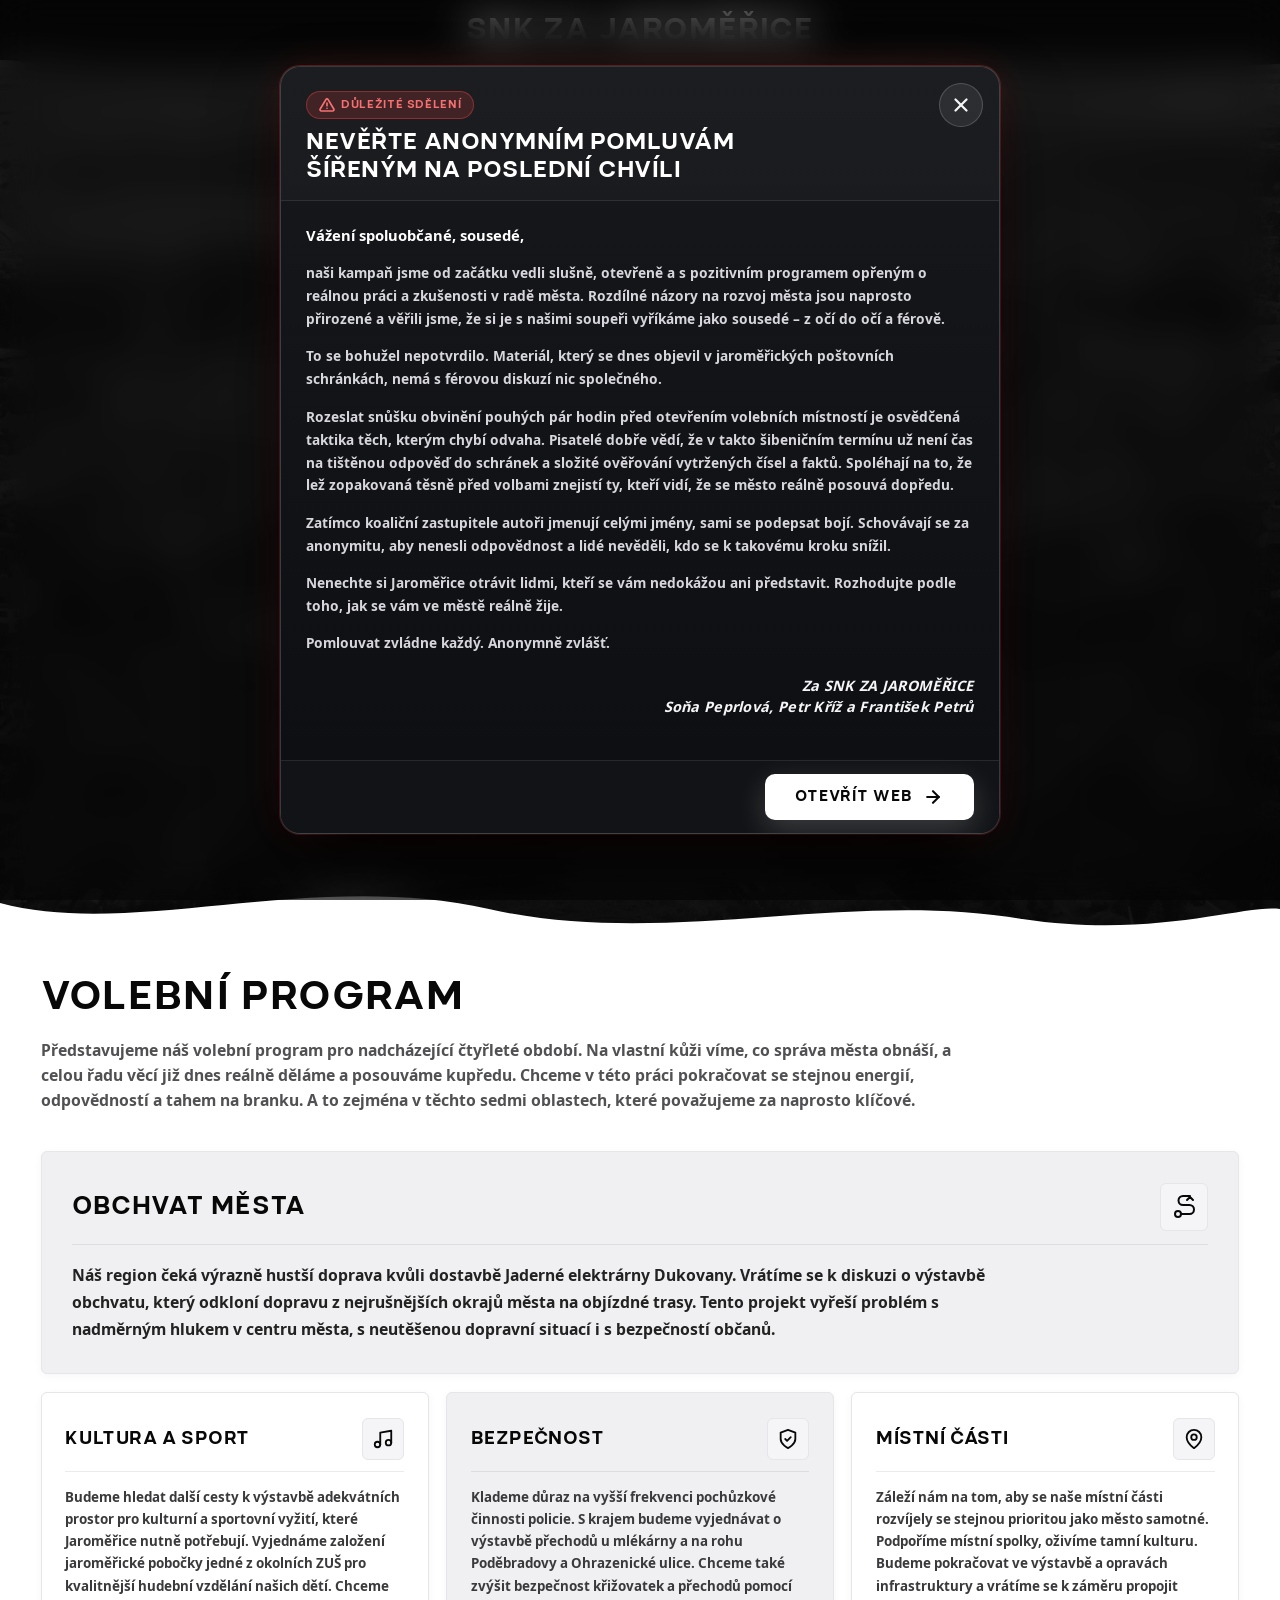
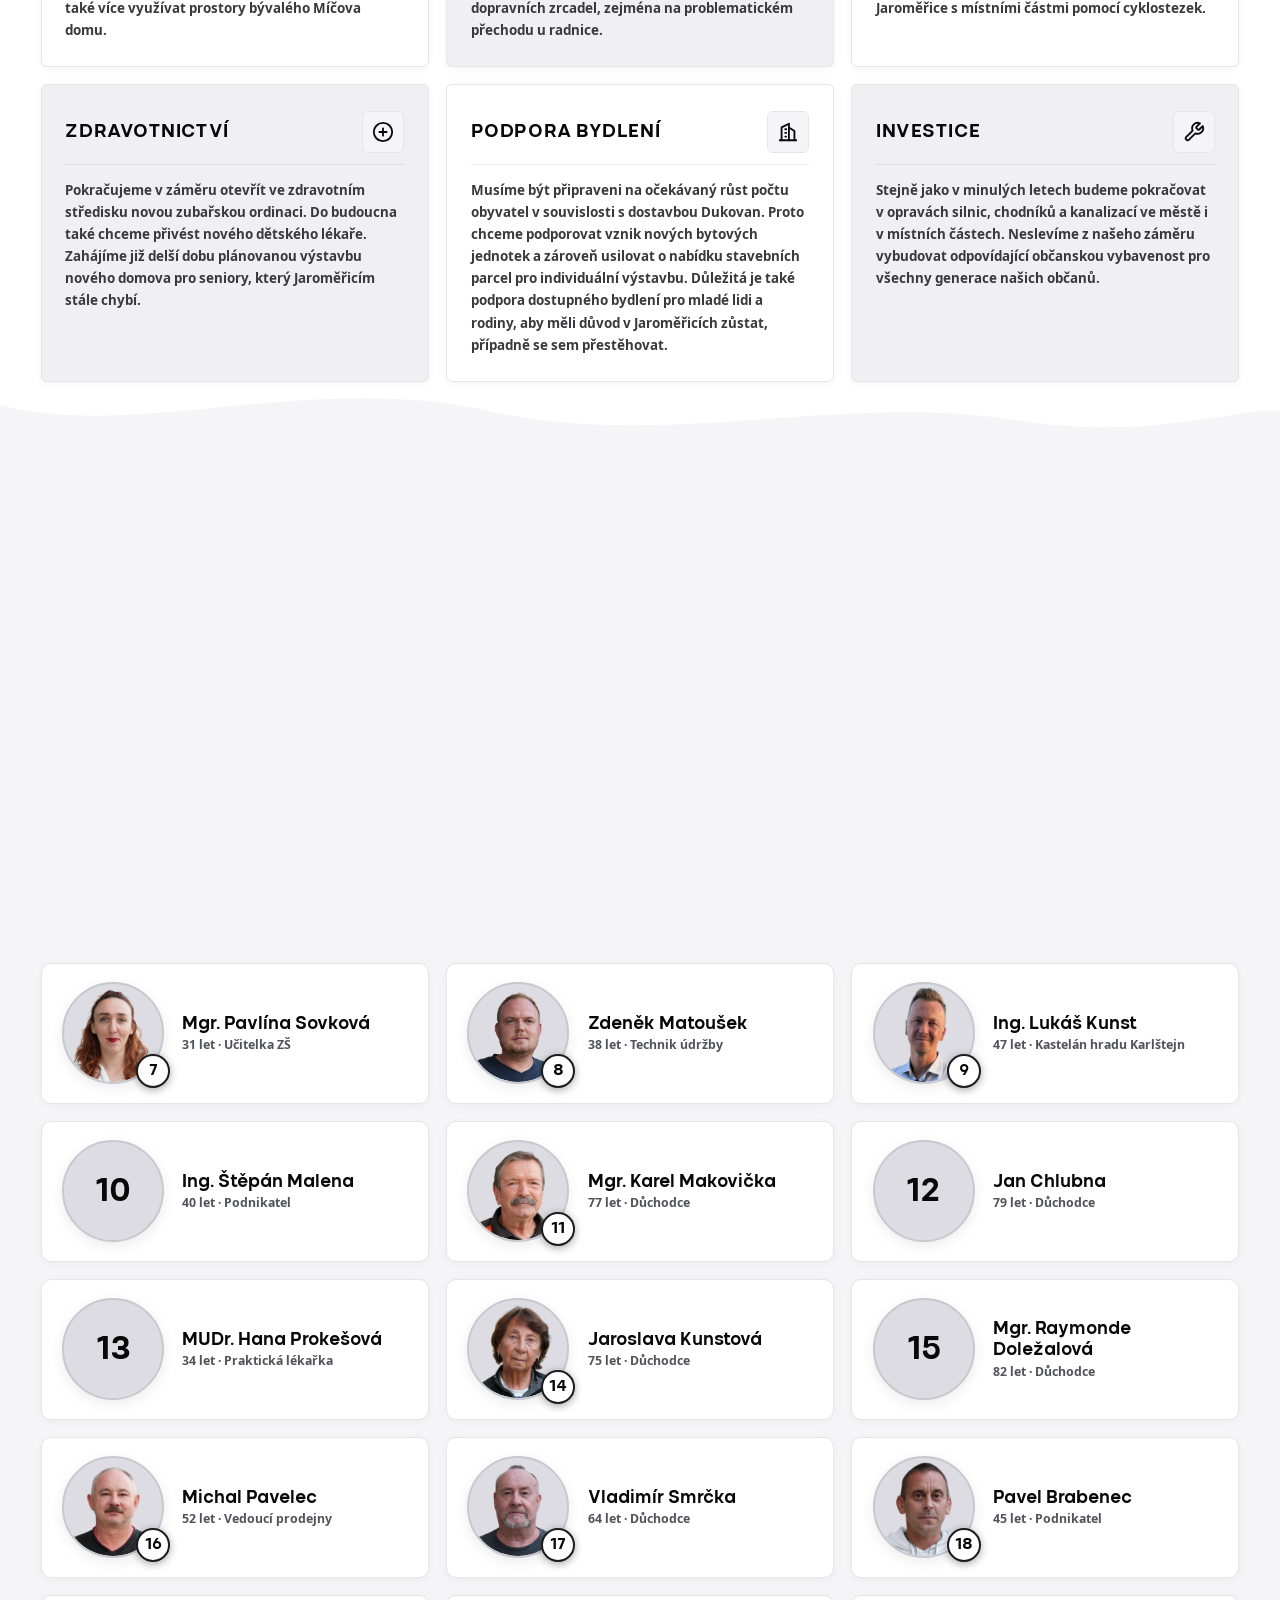
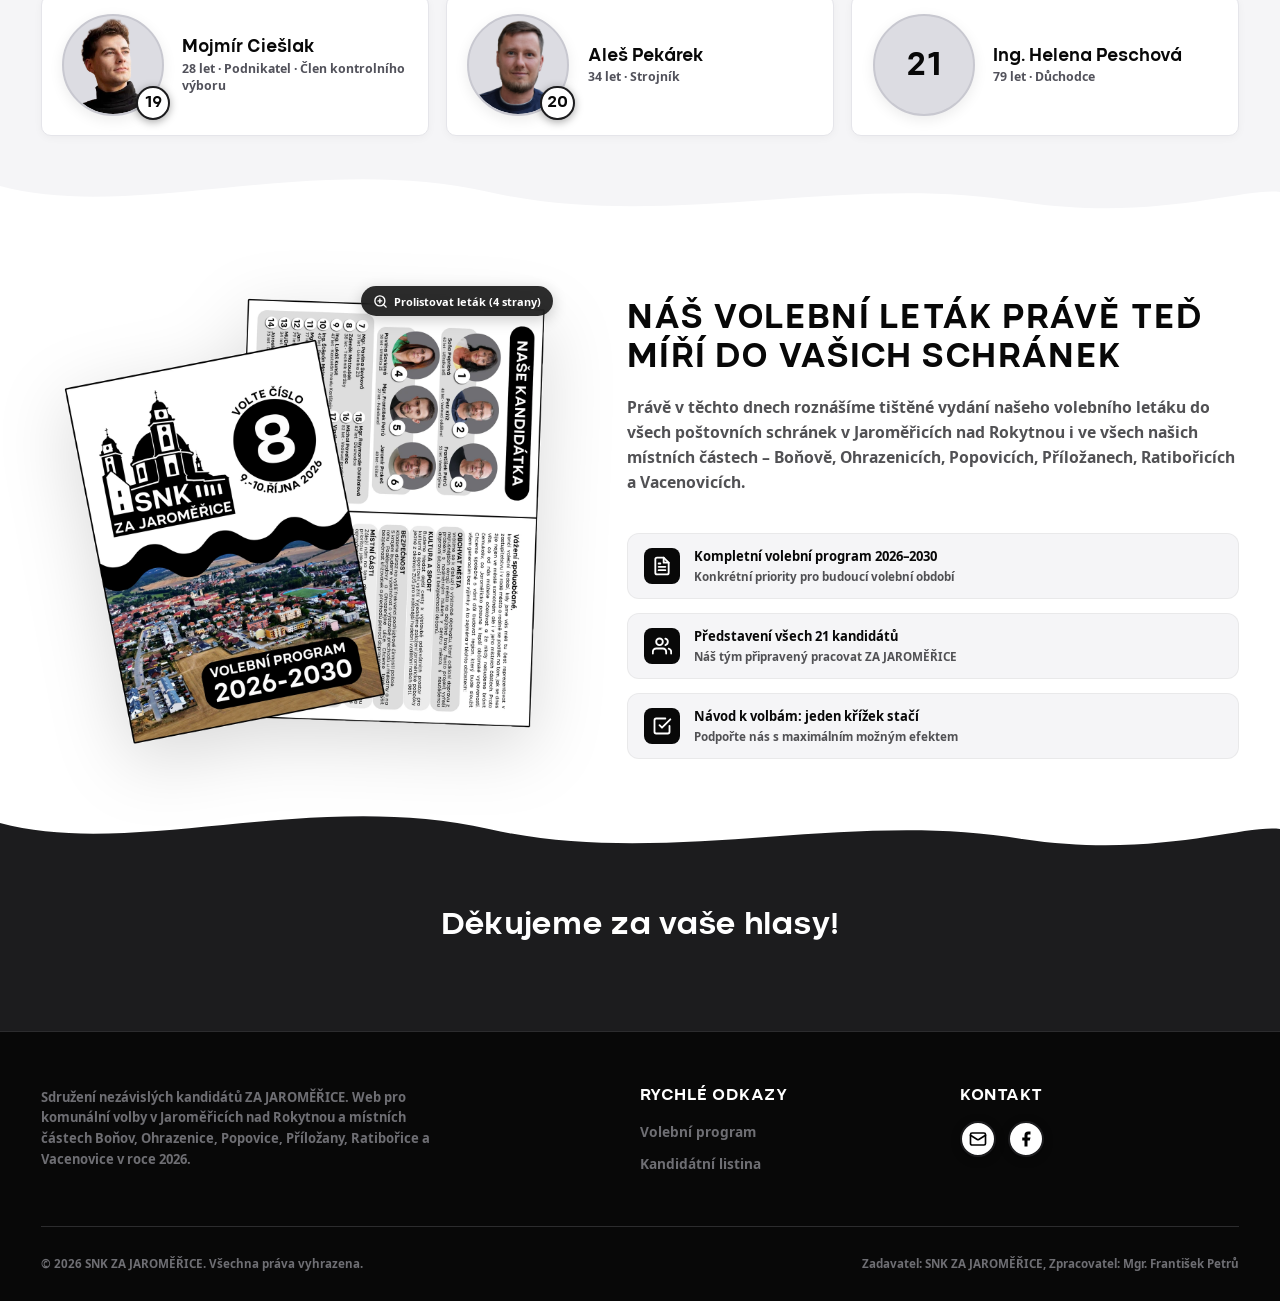
==== commit fe6c9f26: "Corrections" ====
--- a/index.html
+++ b/index.html
@@ -36,7 +36,7 @@
     rel="stylesheet">
 
   <!-- Styles -->
-  <link rel="stylesheet" href="styles.css?v=20261007g">
+  <link rel="stylesheet" href="styles.css?v=20261007h">
 
   <!-- Embedded Critical Styles for Statement Modal & Alert Bar (garantuje 100% zobrazení i při staré mezipaměti prohlížeče) -->
   <style>
@@ -271,12 +271,13 @@
       line-height: 1.45;
     }
     .statement-modal-actions {
-      margin-top: 1.5rem;
-      padding-top: 1.35rem;
+      padding: 0.95rem 1.85rem;
       border-top: 1px solid rgba(255, 255, 255, 0.09);
+      background: rgba(19, 20, 23, 0.98);
       display: flex;
       align-items: center;
       justify-content: flex-end;
+      flex-shrink: 0;
     }
     .statement-open-btn {
       background: #ffffff;
@@ -317,19 +318,20 @@
     @media (max-width: 768px) {
       .statement-modal {
         padding: 0.75rem 0.5rem;
-        align-items: flex-start;
-        overflow-y: auto;
-        -webkit-overflow-scrolling: touch;
+        align-items: center;
+        overflow: hidden;
       }
       .statement-modal-dialog {
-        margin: auto;
+        margin: 0 auto;
         width: 92%;
         max-width: 460px;
+        height: min(86dvh, 86vh, 640px);
         max-height: calc(100dvh - 1.5rem);
         max-height: calc(100vh - 1.5rem);
         border-radius: 16px;
         display: flex;
         flex-direction: column;
+        overflow: hidden;
       }
       .statement-modal-header {
         padding: 0.75rem 2.85rem 0.5rem 0.85rem;
@@ -356,6 +358,7 @@
         flex: 1 1 auto;
         min-height: 0;
         overflow-y: auto;
+        touch-action: pan-y;
         -webkit-overflow-scrolling: touch;
       }
       .statement-salutation {
@@ -369,21 +372,24 @@
         font-size: 0.92rem;
       }
       .statement-signature {
-        margin: 0.65rem 0 0.5rem;
+        margin: 0.65rem 0 0.4rem;
       }
       .statement-sign-name {
         font-size: 0.8rem;
         line-height: 1.35;
       }
       .statement-modal-actions {
-        margin-top: 0.65rem;
-        padding-top: 0.55rem;
+        padding: 0.65rem 0.85rem;
+        border-top: 1px solid rgba(255, 255, 255, 0.09);
+        background: rgba(19, 20, 23, 0.98);
         flex-shrink: 0;
+        margin-top: 0;
       }
       .statement-open-btn {
-        padding: 0.6rem 1.15rem;
-        font-size: 0.86rem;
+        padding: 0.65rem 1.15rem;
+        font-size: 0.88rem;
         border-radius: 8px;
+        width: 100%;
       }
       .statement-modal-close {
         top: 0.6rem;
@@ -1318,7 +1324,7 @@
 
 
   <!-- Scripts -->
-  <script src="script.js?v=20261007g"></script>
+  <script src="script.js?v=20261007h"></script>
 
   <!-- Beta Authentication Script (zakomentováno pro budoucí použití)
   <script>
@@ -1371,7 +1377,7 @@
         <p>To se bohužel nepotvrdilo. Materiál, který se dnes objevil v jaroměřických poštovních schránkách, nemá s férovou diskuzí nic společného.</p>
         <p>Rozeslat snůšku obvinění pouhých pár hodin před otevřením volebních místností je osvědčená taktika těch, kterým chybí odvaha. Pisatelé dobře vědí, že v takto šibeničním termínu už není čas na tištěnou odpověď do schránek a složité ověřování vytržených čísel a faktů. Spoléhají na to, že lež zopakovaná těsně před volbami znejistí ty, kteří vidí, že se město reálně posouvá dopředu.</p>
         <p>Zatímco koaliční zastupitele autoři jmenují celými jmény, sami se podepsat bojí. Schovávají se za anonymitu, aby nenesli odpovědnost a lidé nevěděli, kdo se k takovému kroku snížil.</p>
-        <p>Nenechme si Jaroměřice otrávit lidmi, kteří se vám nedokážou ani představit a jen šlapou po práci úspěšnějších. Rozhodujte podle toho, jak se vám ve městě reálně žije.</p>
+        <p>Nenechte si Jaroměřice otrávit lidmi, kteří se vám nedokážou ani představit. Rozhodujte podle toho, jak se vám ve městě reálně žije.</p>
         <p>Pomlouvat zvládne každý. Anonymně zvlášť.</p>
 
         <div class="statement-signature">
@@ -1380,16 +1386,16 @@
             <span>Soňa Peprlová, Petr Kříž a František Petrů</span>
           </div>
         </div>
-
-        <div class="statement-modal-actions">
-          <button type="button" class="statement-open-btn" id="statement-open-web-btn">
-            <span>Otevřít web</span>
-            <svg width="20" height="20" viewBox="0 0 24 24" fill="none" stroke="currentColor" stroke-width="2.5" stroke-linecap="round" stroke-linejoin="round">
-              <line x1="5" y1="12" x2="19" y2="12"></line>
-              <polyline points="12 5 19 12 12 19"></polyline>
-            </svg>
-          </button>
-        </div>
+      </div>
+
+      <div class="statement-modal-actions">
+        <button type="button" class="statement-open-btn" id="statement-open-web-btn">
+          <span>Otevřít web</span>
+          <svg width="20" height="20" viewBox="0 0 24 24" fill="none" stroke="currentColor" stroke-width="2.5" stroke-linecap="round" stroke-linejoin="round">
+            <line x1="5" y1="12" x2="19" y2="12"></line>
+            <polyline points="12 5 19 12 12 19"></polyline>
+          </svg>
+        </button>
       </div>
     </div>
   </div>
--- a/styles.css
+++ b/styles.css
@@ -1941,12 +1941,13 @@
 
 /* Actions footer (Otevřít web button) */
 .statement-modal-actions {
-  margin-top: 1.5rem;
-  padding-top: 1.35rem;
+  padding: 0.95rem 1.85rem;
   border-top: 1px solid rgba(255, 255, 255, 0.09);
+  background: rgba(19, 20, 23, 0.98);
   display: flex;
   align-items: center;
   justify-content: flex-end;
+  flex-shrink: 0;
 }
 
 .statement-open-btn {
@@ -1993,20 +1994,21 @@
 @media (max-width: 768px) {
   .statement-modal {
     padding: 0.75rem 0.5rem;
-    align-items: flex-start;
-    overflow-y: auto;
-    -webkit-overflow-scrolling: touch;
+    align-items: center;
+    overflow: hidden;
   }
 
   .statement-modal-dialog {
-    margin: auto;
+    margin: 0 auto;
     width: 92%;
     max-width: 460px;
+    height: min(86dvh, 86vh, 640px);
     max-height: calc(100dvh - 1.5rem);
     max-height: calc(100vh - 1.5rem);
     border-radius: 16px;
     display: flex;
     flex-direction: column;
+    overflow: hidden;
   }
 
   .statement-modal-header {
@@ -2038,6 +2040,7 @@
     flex: 1 1 auto;
     min-height: 0;
     overflow-y: auto;
+    touch-action: pan-y;
     -webkit-overflow-scrolling: touch;
   }
 
@@ -2055,7 +2058,7 @@
   }
 
   .statement-signature {
-    margin: 0.65rem 0 0.5rem;
+    margin: 0.65rem 0 0.4rem;
   }
 
   .statement-sign-name {
@@ -2064,15 +2067,18 @@
   }
 
   .statement-modal-actions {
-    margin-top: 0.65rem;
-    padding-top: 0.55rem;
+    padding: 0.65rem 0.85rem;
+    border-top: 1px solid rgba(255, 255, 255, 0.09);
+    background: rgba(19, 20, 23, 0.98);
     flex-shrink: 0;
+    margin-top: 0;
   }
 
   .statement-open-btn {
-    padding: 0.6rem 1.15rem;
-    font-size: 0.86rem;
+    padding: 0.65rem 1.15rem;
+    font-size: 0.88rem;
     border-radius: 8px;
+    width: 100%;
   }
 
   .statement-modal-close {
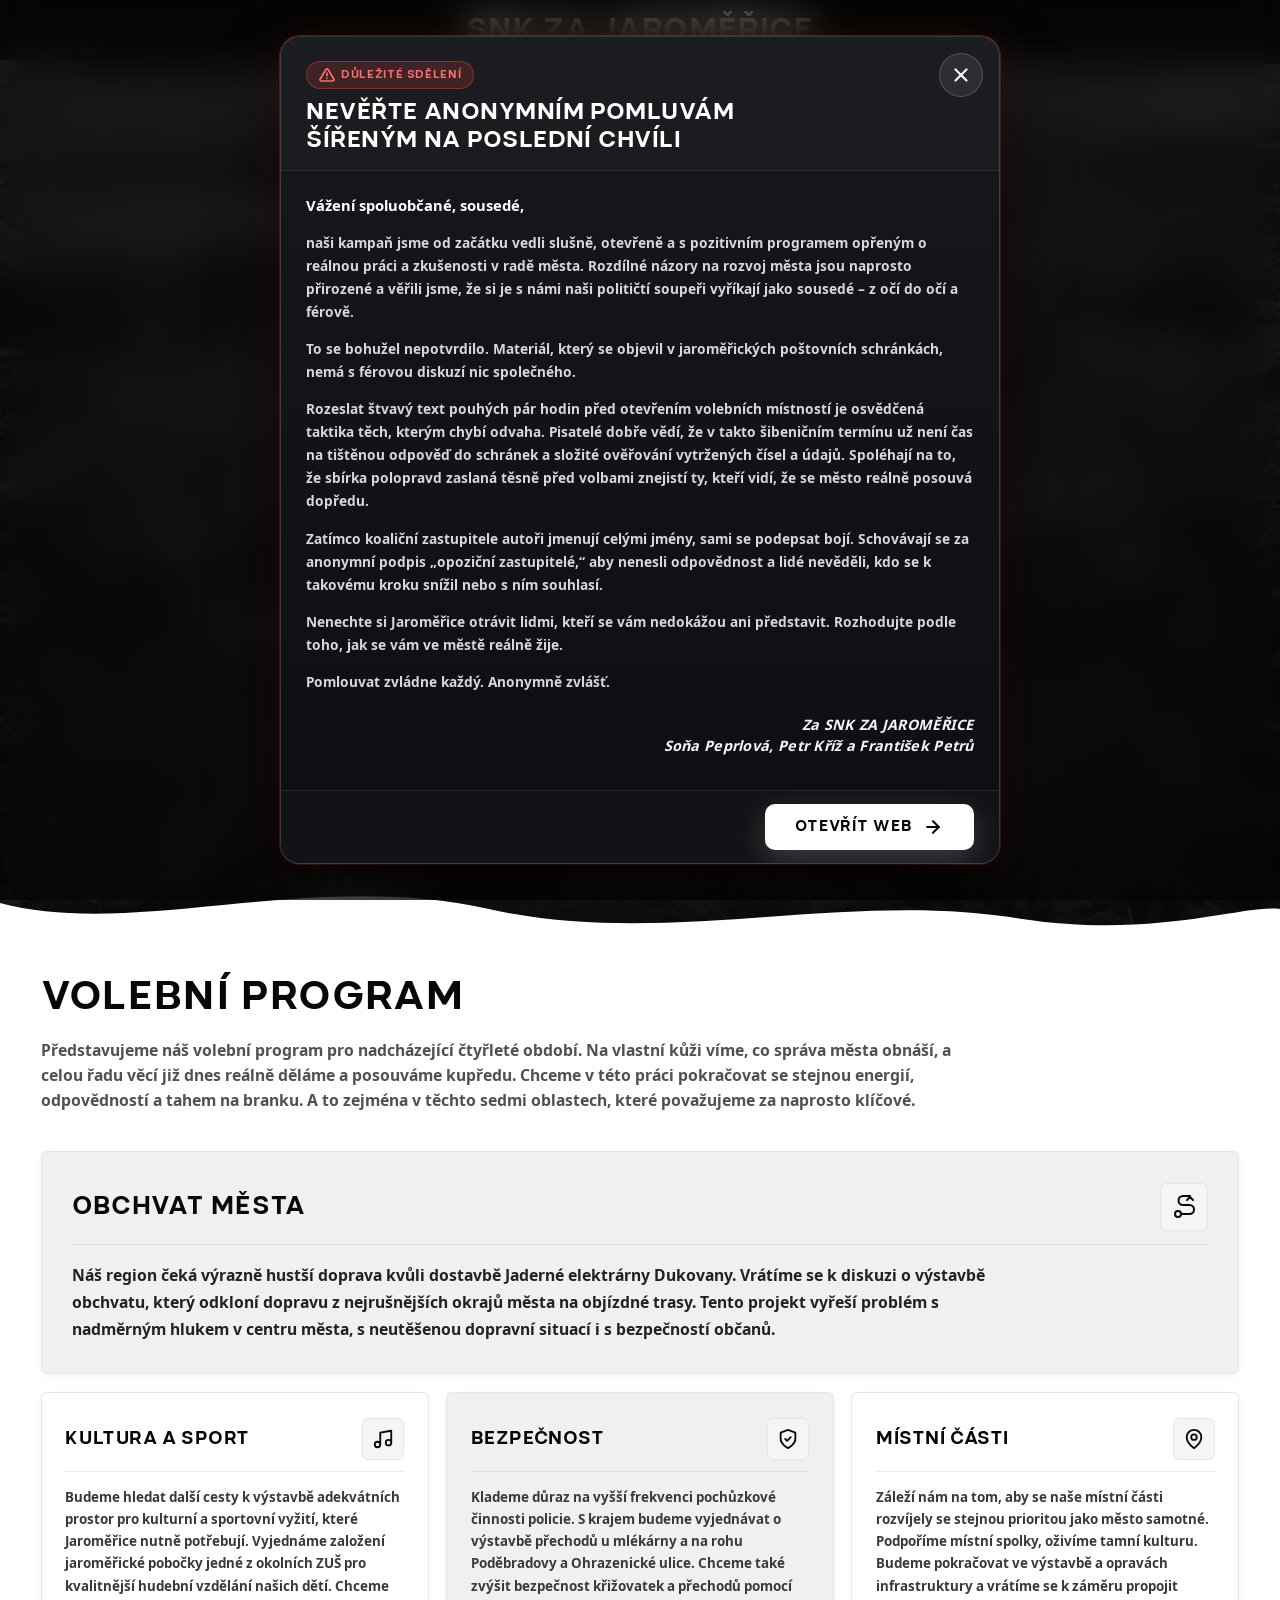
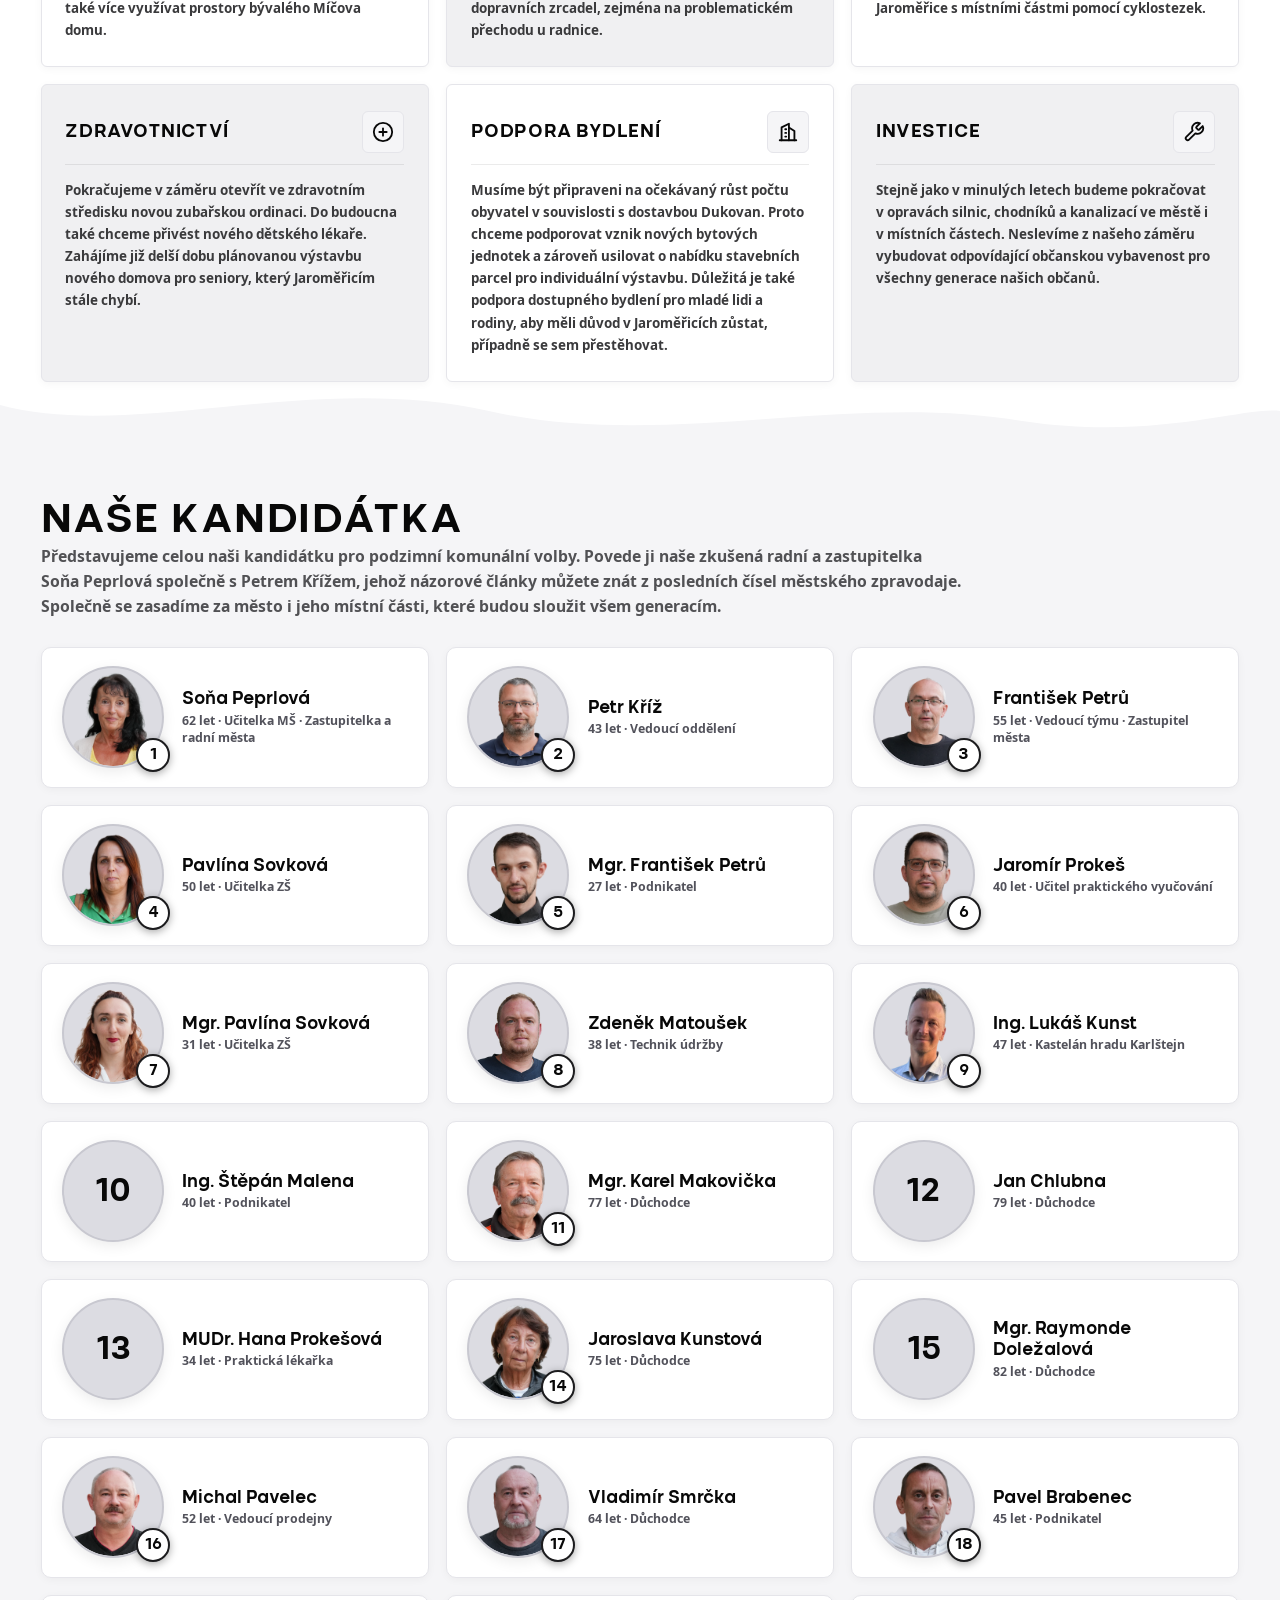
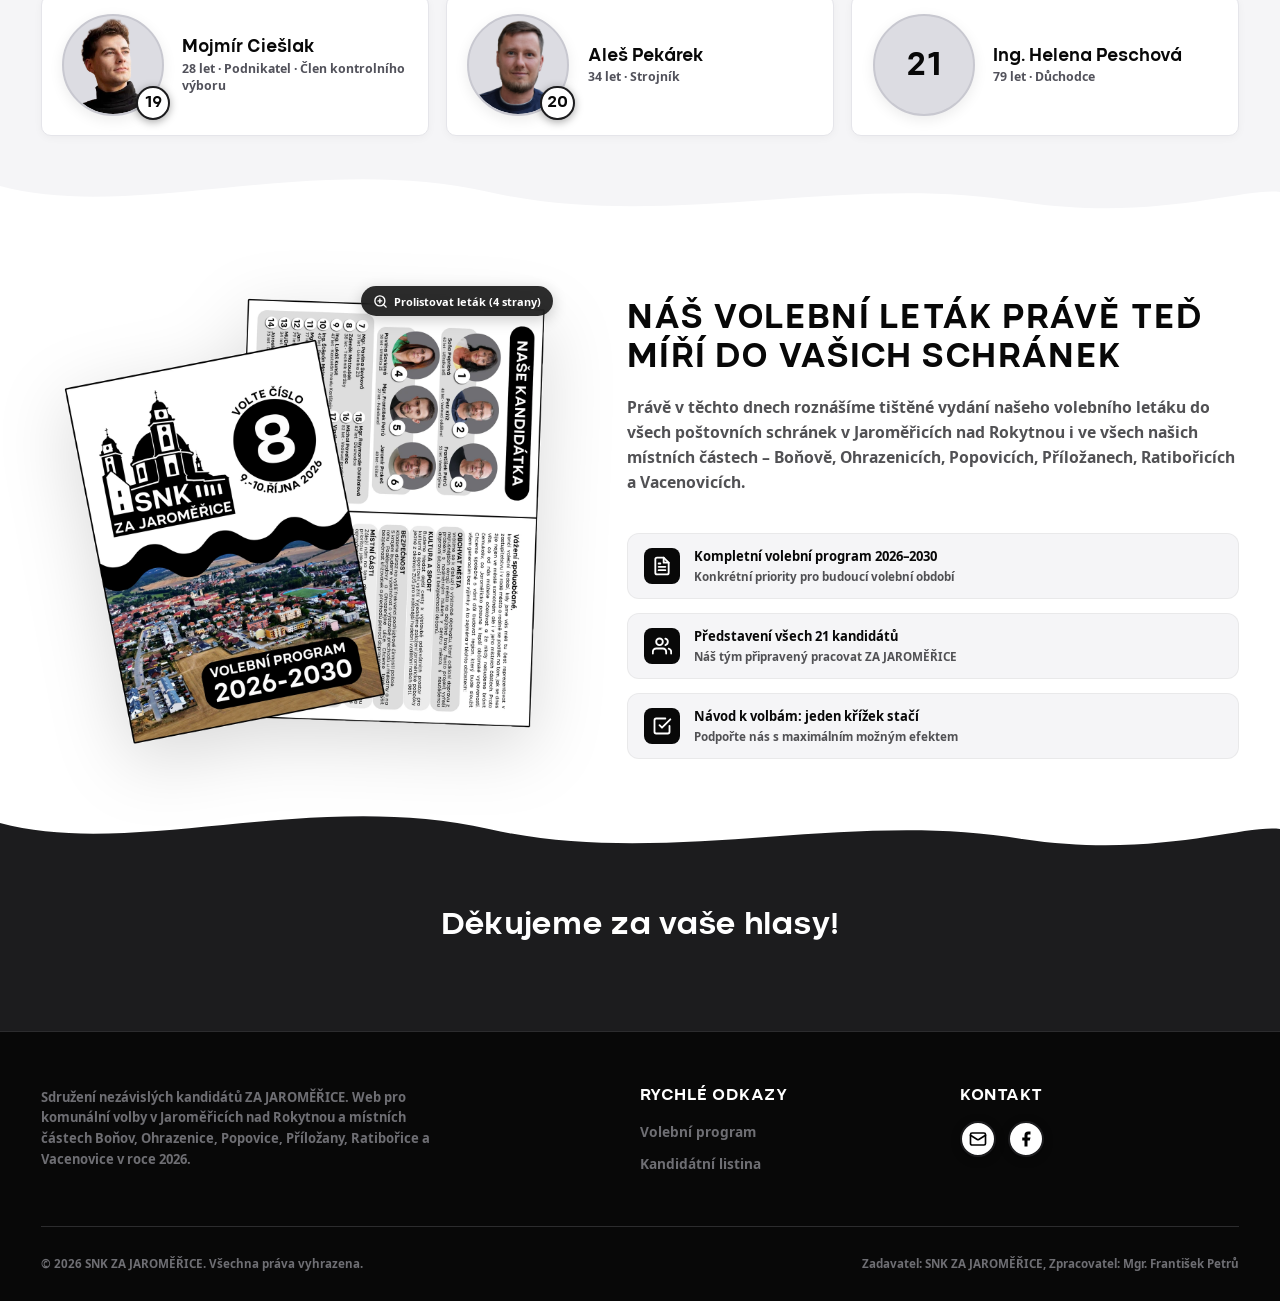
==== commit fbd44d2c: "Updates of web link" ====
--- a/index.html
+++ b/index.html
@@ -36,7 +36,7 @@
     rel="stylesheet">
 
   <!-- Styles -->
-  <link rel="stylesheet" href="styles.css?v=20261007h">
+  <link rel="stylesheet" href="styles.css?v=20261008a">
 
   <!-- Embedded Critical Styles for Statement Modal & Alert Bar (garantuje 100% zobrazení i při staré mezipaměti prohlížeče) -->
   <style>
@@ -404,14 +404,27 @@
     }
   </style>
 
-  <!-- Statement Modal: Zobrazit při každém načtení stránky -->
+  <!-- Statement Modal: Zobrazit při každém načtení stránky (kromě přímého odkazu na web, např. #web nebo ?web) -->
   <script>
     (function () {
       try {
         localStorage.removeItem('statement_seen_2026');
       } catch (e) {}
-      document.documentElement.classList.add('statement-first-visit');
-      document.documentElement.classList.add('modal-open');
+
+      var hash = (window.location.hash || '').toLowerCase();
+      var search = (window.location.search || '').toLowerCase();
+      var skipModal = hash === '#web' || 
+                      hash === '#domu' || 
+                      hash === '#uvod' || 
+                      hash === '#bez-vzkazu' ||
+                      search.indexOf('web') !== -1 || 
+                      search.indexOf('skip') !== -1 ||
+                      search.indexOf('bez-vzkazu') !== -1;
+
+      if (!skipModal) {
+        document.documentElement.classList.add('statement-first-visit');
+        document.documentElement.classList.add('modal-open');
+      }
     })();
   </script>
 
@@ -552,6 +565,8 @@
 </head>
 
 <body>
+  <!-- Web Top Anchor for direct links (#web) -->
+  <div id="web" aria-hidden="true" style="position:absolute;top:0;left:0;width:0;height:0;pointer-events:none;"></div>
 
   <!-- Beta Access Gate Modal (zakomentováno pro budoucí použití)
   <div id="beta-gate">
@@ -1324,7 +1339,7 @@
 
 
   <!-- Scripts -->
-  <script src="script.js?v=20261007h"></script>
+  <script src="script.js?v=20261008a"></script>
 
   <!-- Beta Authentication Script (zakomentováno pro budoucí použití)
   <script>
@@ -1373,10 +1388,10 @@
 
       <div class="statement-modal-body">
         <p class="statement-salutation"><strong>Vážení spoluobčané, sousedé,</strong></p>
-        <p>naši kampaň jsme od začátku vedli slušně, otevřeně a s pozitivním programem opřeným o reálnou práci a zkušenosti v radě města. Rozdílné názory na rozvoj města jsou naprosto přirozené a věřili jsme, že si je s našimi soupeři vyříkáme jako sousedé – z očí do očí a férově.</p>
-        <p>To se bohužel nepotvrdilo. Materiál, který se dnes objevil v jaroměřických poštovních schránkách, nemá s férovou diskuzí nic společného.</p>
-        <p>Rozeslat snůšku obvinění pouhých pár hodin před otevřením volebních místností je osvědčená taktika těch, kterým chybí odvaha. Pisatelé dobře vědí, že v takto šibeničním termínu už není čas na tištěnou odpověď do schránek a složité ověřování vytržených čísel a faktů. Spoléhají na to, že lež zopakovaná těsně před volbami znejistí ty, kteří vidí, že se město reálně posouvá dopředu.</p>
-        <p>Zatímco koaliční zastupitele autoři jmenují celými jmény, sami se podepsat bojí. Schovávají se za anonymitu, aby nenesli odpovědnost a lidé nevěděli, kdo se k takovému kroku snížil.</p>
+        <p>naši kampaň jsme od začátku vedli slušně, otevřeně a s pozitivním programem opřeným o reálnou práci a zkušenosti v radě města. Rozdílné názory na rozvoj města jsou naprosto přirozené a věřili jsme, že si je s námi naši političtí soupeři vyříkají jako sousedé – z očí do očí a férově.</p>
+        <p>To se bohužel nepotvrdilo. Materiál, který se objevil v jaroměřických poštovních schránkách, nemá s férovou diskuzí nic společného.</p>
+        <p>Rozeslat štvavý text pouhých pár hodin před otevřením volebních místností je osvědčená taktika těch, kterým chybí odvaha. Pisatelé dobře vědí, že v takto šibeničním termínu už není čas na tištěnou odpověď do schránek a složité ověřování vytržených čísel a údajů. Spoléhají na to, že sbírka polopravd zaslaná těsně před volbami znejistí ty, kteří vidí, že se město reálně posouvá dopředu.</p>
+        <p>Zatímco koaliční zastupitele autoři jmenují celými jmény, sami se podepsat bojí. Schovávají se za anonymní podpis „opoziční zastupitelé,“ aby nenesli odpovědnost a lidé nevěděli, kdo se k takovému kroku snížil nebo s ním souhlasí.</p>
         <p>Nenechte si Jaroměřice otrávit lidmi, kteří se vám nedokážou ani představit. Rozhodujte podle toho, jak se vám ve městě reálně žije.</p>
         <p>Pomlouvat zvládne každý. Anonymně zvlášť.</p>
 
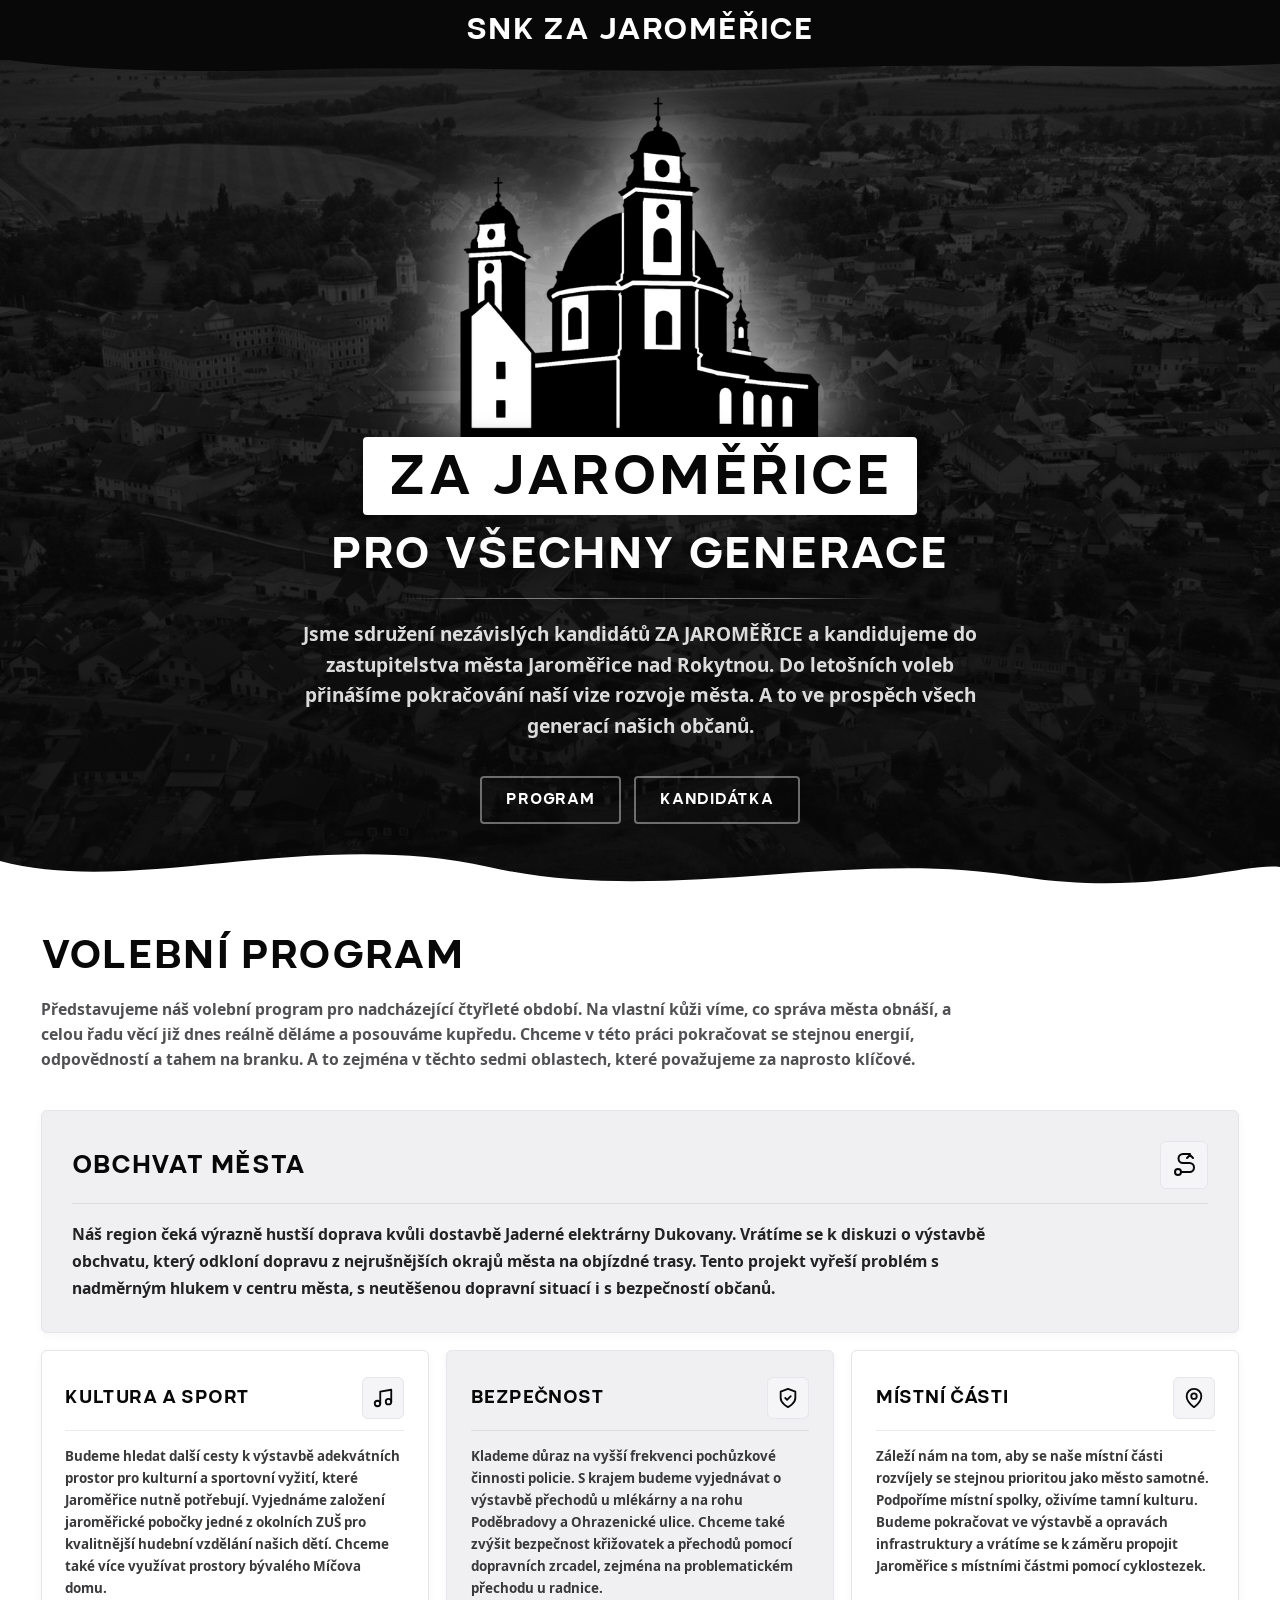
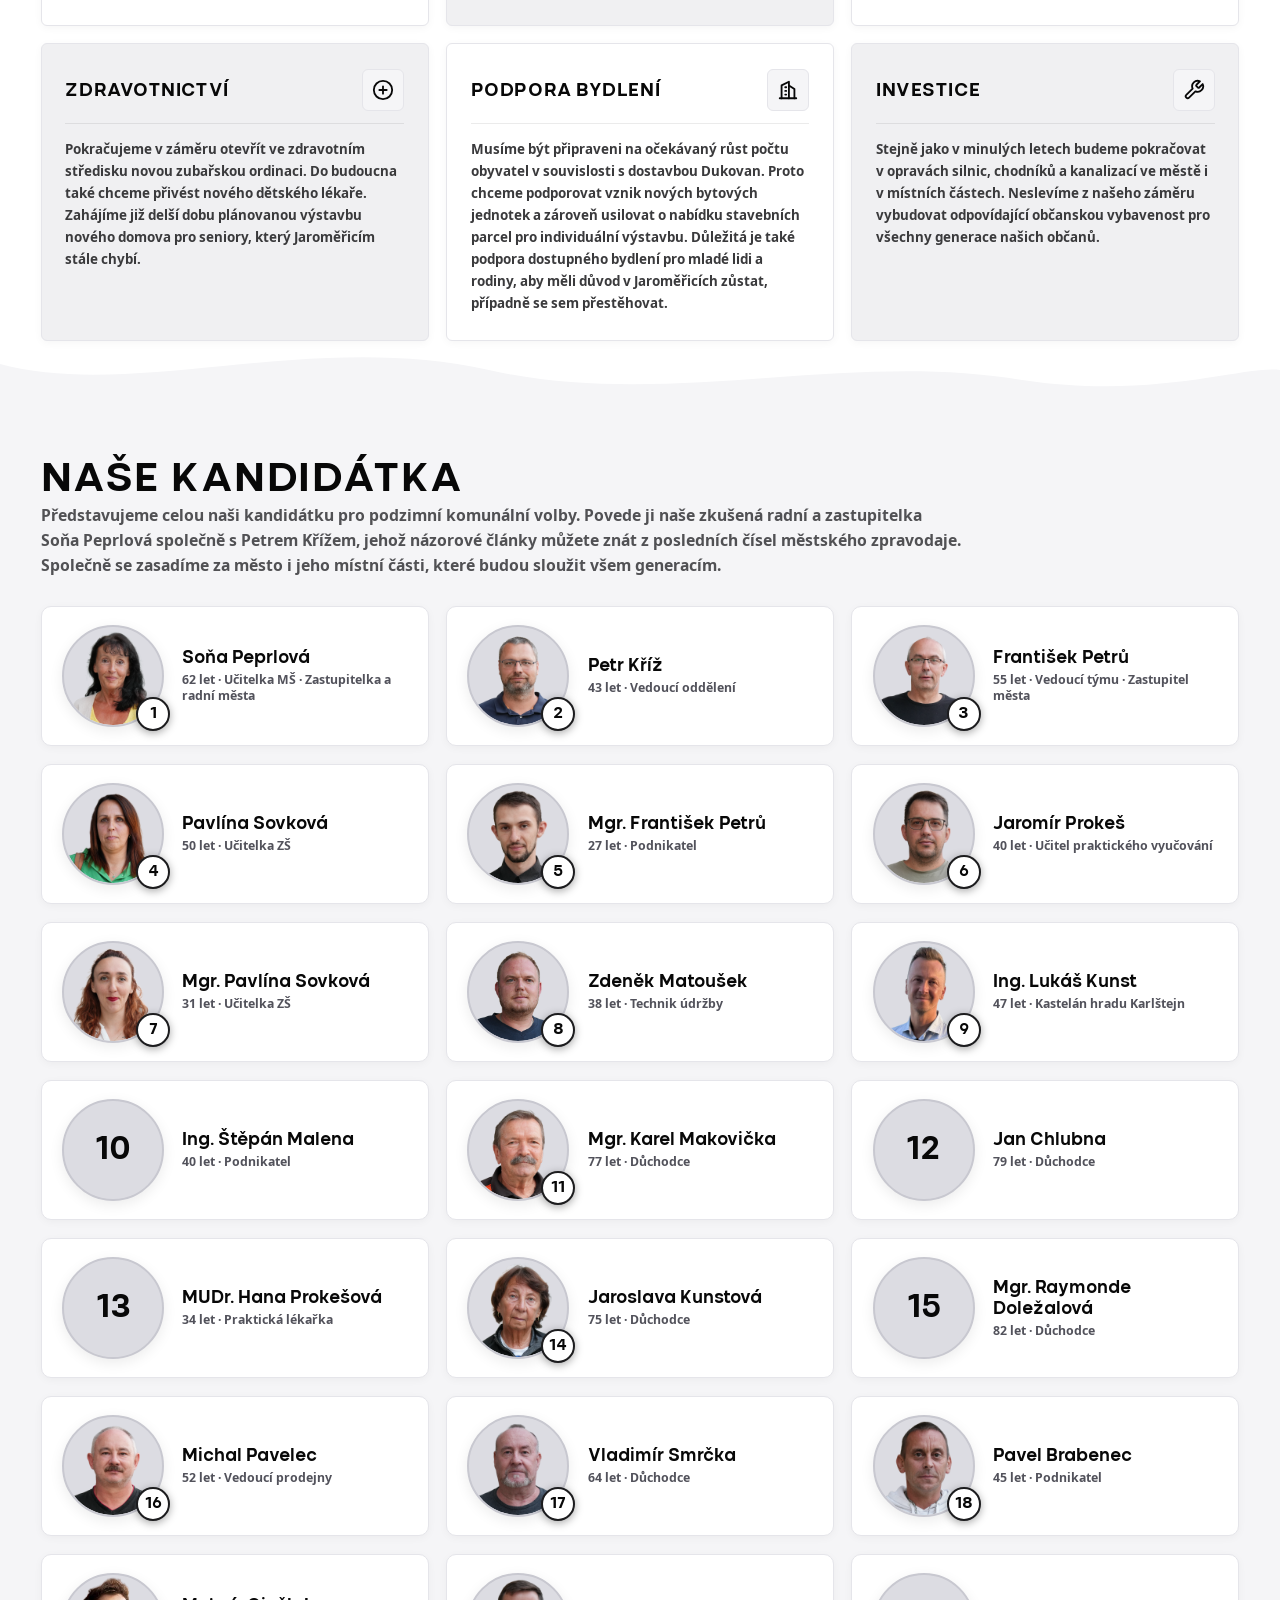
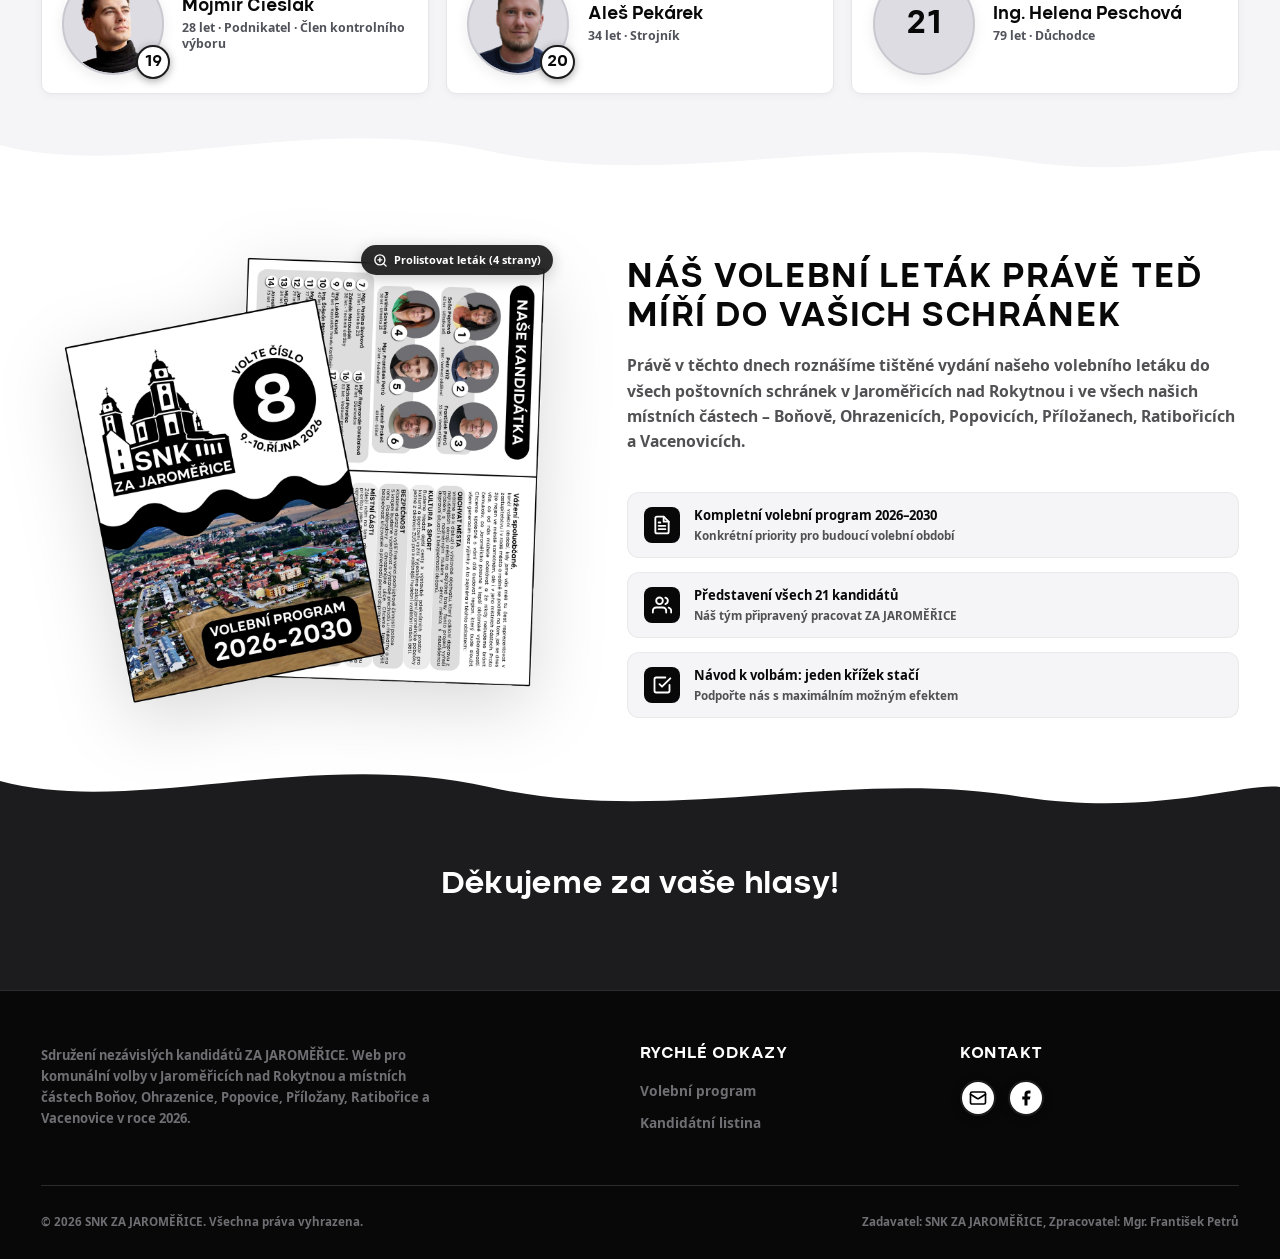
==== commit 7cf520e5: "After election updates" ====
--- a/index.html
+++ b/index.html
@@ -36,397 +36,7 @@
     rel="stylesheet">
 
   <!-- Styles -->
-  <link rel="stylesheet" href="styles.css?v=20261008a">
-
-  <!-- Embedded Critical Styles for Statement Modal & Alert Bar (garantuje 100% zobrazení i při staré mezipaměti prohlížeče) -->
-  <style>
-    body.modal-open,
-    html.modal-open,
-    html.modal-open body,
-    html.statement-first-visit,
-    html.statement-first-visit body {
-      overflow: hidden !important;
-      overscroll-behavior: none !important;
-    }
-
-    .statement-alert-bar {
-      background: linear-gradient(90deg, #991b1b 0%, #b91c1c 50%, #7f1d1d 100%);
-      color: #ffffff;
-      padding: 0.6rem 1rem;
-      font-size: 0.88rem;
-      position: relative;
-      z-index: 999;
-      border-bottom: 1px solid rgba(255, 255, 255, 0.18);
-      box-shadow: 0 4px 15px rgba(0, 0, 0, 0.4);
-    }
-    .statement-alert-bar-inner {
-      display: flex;
-      align-items: center;
-      justify-content: center;
-      gap: 0.75rem;
-      flex-wrap: wrap;
-      text-align: center;
-    }
-    .statement-alert-badge {
-      display: inline-flex;
-      align-items: center;
-      gap: 0.35rem;
-      background: rgba(0, 0, 0, 0.35);
-      padding: 0.2rem 0.6rem;
-      border-radius: 999px;
-      font-family: 'Nominee', 'Syne', sans-serif;
-      font-size: 0.75rem;
-      font-weight: 800;
-      letter-spacing: 0.05em;
-      text-transform: uppercase;
-      color: #fecaca;
-      border: 1px solid rgba(255, 255, 255, 0.25);
-    }
-    .statement-alert-badge svg {
-      color: #fca5a5;
-      flex-shrink: 0;
-    }
-    .statement-alert-text {
-      font-weight: 600;
-      color: #ffffff;
-      font-size: 0.92rem;
-    }
-    .statement-alert-link {
-      background: #ffffff;
-      color: #7f1d1d;
-      font-family: 'Nominee', 'Syne', sans-serif;
-      font-size: 0.82rem;
-      font-weight: 800;
-      text-transform: uppercase;
-      letter-spacing: 0.04em;
-      padding: 0.3rem 0.85rem;
-      border-radius: 6px;
-      border: none;
-      cursor: pointer;
-      transition: transform 0.15s, background-color 0.15s, color 0.15s;
-      text-decoration: none;
-      display: inline-flex;
-      align-items: center;
-      gap: 0.35rem;
-    }
-    .statement-alert-link:hover {
-      background: #fef2f2;
-      color: #991b1b;
-      transform: translateY(-1px);
-    }
-
-    @media (max-width: 768px) {
-      .statement-alert-bar {
-        display: none !important;
-      }
-    }
-
-    .statement-modal {
-      position: fixed;
-      inset: 0;
-      z-index: 999999;
-      display: flex;
-      align-items: center;
-      justify-content: center;
-      padding: 1.25rem;
-      opacity: 0;
-      visibility: hidden;
-      transition: opacity 0.3s cubic-bezier(0.16, 1, 0.3, 1), visibility 0.3s cubic-bezier(0.16, 1, 0.3, 1);
-      overflow: hidden;
-      touch-action: none;
-      overscroll-behavior: contain;
-    }
-    .statement-modal.is-open,
-    html.statement-first-visit .statement-modal {
-      opacity: 1;
-      visibility: visible;
-    }
-    .statement-modal-backdrop {
-      position: absolute;
-      inset: 0;
-      background: rgba(0, 0, 0, 0.35);
-      backdrop-filter: blur(20px) saturate(120%);
-      -webkit-backdrop-filter: blur(20px) saturate(120%);
-      cursor: pointer;
-      touch-action: none;
-      overscroll-behavior: none;
-    }
-    .statement-modal-dialog {
-      position: relative;
-      z-index: 10;
-      width: 100%;
-      max-width: 720px;
-      max-height: min(92vh, 880px);
-      background: #131417;
-      background: linear-gradient(180deg, #17181c 0%, #0d0e11 100%);
-      border: 1px solid rgba(255, 255, 255, 0.18);
-      border-radius: 20px;
-      box-shadow: 0 35px 80px -15px rgba(0, 0, 0, 0.95), 0 0 0 1px rgba(239, 68, 68, 0.3), 0 0 40px rgba(220, 38, 38, 0.15);
-      display: flex;
-      flex-direction: column;
-      overflow: hidden;
-      transform: scale(0.95) translateY(18px);
-      transition: transform 0.32s cubic-bezier(0.16, 1, 0.3, 1);
-      overscroll-behavior: contain;
-    }
-    .statement-modal.is-open .statement-modal-dialog,
-    html.statement-first-visit .statement-modal .statement-modal-dialog {
-      transform: scale(1) translateY(0);
-    }
-    .statement-modal-close {
-      position: absolute;
-      top: 1.15rem;
-      right: 1.15rem;
-      z-index: 25;
-      width: 44px;
-      height: 44px;
-      display: flex;
-      align-items: center;
-      justify-content: center;
-      border-radius: 50%;
-      background: rgba(255, 255, 255, 0.08);
-      border: 1px solid rgba(255, 255, 255, 0.18);
-      color: #f5f5f7;
-      cursor: pointer;
-      transition: background-color 0.2s, border-color 0.2s, transform 0.25s, color 0.2s;
-    }
-    .statement-modal-close:hover {
-      background: rgba(239, 68, 68, 0.28);
-      border-color: rgba(239, 68, 68, 0.6);
-      color: #ffffff;
-      transform: rotate(90deg);
-    }
-    .statement-modal-header {
-      padding: 1.75rem 4rem 1.15rem 1.85rem;
-      border-bottom: 1px solid rgba(255, 255, 255, 0.09);
-      background: rgba(255, 255, 255, 0.02);
-      flex-shrink: 0;
-    }
-    .statement-badge {
-      display: inline-flex;
-      align-items: center;
-      gap: 0.45rem;
-      background: rgba(239, 68, 68, 0.18);
-      color: #f87171;
-      border: 1px solid rgba(239, 68, 68, 0.4);
-      padding: 0.32rem 0.85rem;
-      border-radius: 999px;
-      font-family: 'Nominee', 'Syne', sans-serif;
-      font-size: 0.78rem;
-      font-weight: 800;
-      letter-spacing: 0.06em;
-      text-transform: uppercase;
-      margin-bottom: 0.75rem;
-    }
-    .statement-badge svg {
-      color: #f87171;
-      flex-shrink: 0;
-    }
-    .statement-modal-title {
-      font-family: 'Nominee', 'Syne', sans-serif;
-      font-size: clamp(1.25rem, 2.8vw, 1.65rem);
-      font-weight: 800;
-      line-height: 1.22;
-      color: #ffffff;
-      letter-spacing: 0.02em;
-      text-transform: uppercase;
-      margin: 0;
-    }
-    .statement-modal-body {
-      padding: 1.6rem 1.85rem 1.85rem;
-      overflow-y: auto;
-      overscroll-behavior: contain;
-      touch-action: pan-y;
-      -webkit-overflow-scrolling: touch;
-      color: #d6d6dc;
-      font-size: 1rem;
-      line-height: 1.68;
-      font-weight: 500;
-    }
-    .statement-salutation {
-      font-size: 1.08rem;
-      color: #ffffff;
-      margin-bottom: 1.1rem;
-    }
-    .statement-modal-body p {
-      margin-bottom: 1.05rem;
-    }
-    .statement-signature {
-      margin: 1.5rem 0 1.25rem;
-      display: flex;
-      justify-content: flex-end;
-      text-align: right;
-    }
-    .statement-sign-name {
-      font-family: inherit;
-      font-size: 1.05rem;
-      font-weight: 600;
-      font-style: italic;
-      letter-spacing: 0.02em;
-      color: #f5f5f7;
-      display: flex;
-      flex-direction: column;
-      align-items: flex-end;
-      text-align: right;
-      line-height: 1.45;
-    }
-    .statement-modal-actions {
-      padding: 0.95rem 1.85rem;
-      border-top: 1px solid rgba(255, 255, 255, 0.09);
-      background: rgba(19, 20, 23, 0.98);
-      display: flex;
-      align-items: center;
-      justify-content: flex-end;
-      flex-shrink: 0;
-    }
-    .statement-open-btn {
-      background: #ffffff;
-      color: #080808;
-      font-family: 'Nominee', 'Syne', sans-serif;
-      font-size: 1.1rem;
-      font-weight: 800;
-      text-transform: uppercase;
-      letter-spacing: 0.05em;
-      padding: 0.95rem 2.25rem;
-      border: none;
-      border-radius: 10px;
-      cursor: pointer;
-      display: inline-flex;
-      align-items: center;
-      justify-content: center;
-      gap: 0.75rem;
-      box-shadow: 0 10px 30px rgba(255, 255, 255, 0.18);
-      transition: transform 0.2s, background-color 0.2s, box-shadow 0.2s;
-      width: 100%;
-    }
-    @media (min-width: 600px) {
-      .statement-open-btn {
-        width: auto;
-      }
-    }
-    .statement-open-btn:hover {
-      background: #f4f4f5;
-      transform: translateY(-2px);
-      box-shadow: 0 15px 35px rgba(255, 255, 255, 0.3);
-    }
-    .statement-open-btn svg {
-      transition: transform 0.2s ease;
-    }
-    .statement-open-btn:hover svg {
-      transform: translateX(4px);
-    }
-    @media (max-width: 768px) {
-      .statement-modal {
-        padding: 0.75rem 0.5rem;
-        align-items: center;
-        overflow: hidden;
-      }
-      .statement-modal-dialog {
-        margin: 0 auto;
-        width: 92%;
-        max-width: 460px;
-        height: min(86dvh, 86vh, 640px);
-        max-height: calc(100dvh - 1.5rem);
-        max-height: calc(100vh - 1.5rem);
-        border-radius: 16px;
-        display: flex;
-        flex-direction: column;
-        overflow: hidden;
-      }
-      .statement-modal-header {
-        padding: 0.75rem 2.85rem 0.5rem 0.85rem;
-        flex-shrink: 0;
-      }
-      .statement-badge {
-        font-size: 0.68rem;
-        padding: 0.15rem 0.5rem;
-        margin-bottom: 0.25rem;
-        gap: 0.3rem;
-      }
-      .statement-badge svg {
-        width: 12px;
-        height: 12px;
-      }
-      .statement-modal-title {
-        font-size: 0.95rem;
-        line-height: 1.25;
-      }
-      .statement-modal-body {
-        padding: 0.75rem 0.85rem 0.85rem;
-        font-size: 0.82rem;
-        line-height: 1.45;
-        flex: 1 1 auto;
-        min-height: 0;
-        overflow-y: auto;
-        touch-action: pan-y;
-        -webkit-overflow-scrolling: touch;
-      }
-      .statement-salutation {
-        font-size: 0.88rem;
-        margin-bottom: 0.45rem;
-      }
-      .statement-modal-body p {
-        margin-bottom: 0.5rem;
-      }
-      .statement-quote {
-        font-size: 0.92rem;
-      }
-      .statement-signature {
-        margin: 0.65rem 0 0.4rem;
-      }
-      .statement-sign-name {
-        font-size: 0.8rem;
-        line-height: 1.35;
-      }
-      .statement-modal-actions {
-        padding: 0.65rem 0.85rem;
-        border-top: 1px solid rgba(255, 255, 255, 0.09);
-        background: rgba(19, 20, 23, 0.98);
-        flex-shrink: 0;
-        margin-top: 0;
-      }
-      .statement-open-btn {
-        padding: 0.65rem 1.15rem;
-        font-size: 0.88rem;
-        border-radius: 8px;
-        width: 100%;
-      }
-      .statement-modal-close {
-        top: 0.6rem;
-        right: 0.6rem;
-        width: 32px;
-        height: 32px;
-      }
-      .statement-modal-close svg {
-        width: 16px;
-        height: 16px;
-      }
-    }
-  </style>
-
-  <!-- Statement Modal: Zobrazit při každém načtení stránky (kromě přímého odkazu na web, např. #web nebo ?web) -->
-  <script>
-    (function () {
-      try {
-        localStorage.removeItem('statement_seen_2026');
-      } catch (e) {}
-
-      var hash = (window.location.hash || '').toLowerCase();
-      var search = (window.location.search || '').toLowerCase();
-      var skipModal = hash === '#web' || 
-                      hash === '#domu' || 
-                      hash === '#uvod' || 
-                      hash === '#bez-vzkazu' ||
-                      search.indexOf('web') !== -1 || 
-                      search.indexOf('skip') !== -1 ||
-                      search.indexOf('bez-vzkazu') !== -1;
-
-      if (!skipModal) {
-        document.documentElement.classList.add('statement-first-visit');
-        document.documentElement.classList.add('modal-open');
-      }
-    })();
-  </script>
+  <link rel="stylesheet" href="styles.css?v=20261010">
 
   <!-- Beta Access Fast Check & Protection Styles (zakomentováno pro budoucí použití)
   <script>
@@ -586,27 +196,7 @@
   </div>
   -->
 
-  <!-- Top Announcement Bar (re-openable) -->
-  <aside class="statement-alert-bar" id="statement-alert-bar">
-    <div class="container statement-alert-bar-inner">
-      <div class="statement-alert-badge">
-        <svg width="14" height="14" viewBox="0 0 24 24" fill="none" stroke="currentColor" stroke-width="2.5" stroke-linecap="round" stroke-linejoin="round">
-          <path d="M10.29 3.86L1.82 18a2 2 0 0 0 1.71 3h16.94a2 2 0 0 0 1.71-3L13.71 3.86a2 2 0 0 0-3.42 0z"></path>
-          <line x1="12" y1="9" x2="12" y2="13"></line>
-          <line x1="12" y1="17" x2="12.01" y2="17"></line>
-        </svg>
-        <span>Stanovisko</span>
-      </div>
-      <span class="statement-alert-text">Nevěřte anonymním pomluvám šířeným na poslední chvíli.</span>
-      <button type="button" class="statement-alert-link" id="statement-alert-reopen-btn">
-        <span>Přečíst celé vyjádření</span>
-        <svg width="14" height="14" viewBox="0 0 24 24" fill="none" stroke="currentColor" stroke-width="2.5" stroke-linecap="round" stroke-linejoin="round">
-          <line x1="5" y1="12" x2="19" y2="12"></line>
-          <polyline points="12 5 19 12 12 19"></polyline>
-        </svg>
-      </button>
-    </div>
-  </aside>
+
 
   <!-- Centered Compact Header -->
   <header class="header">
@@ -1361,59 +951,7 @@
   </script>
   -->
 
-  <!-- Statement Modal (Antikampaň) -->
-  <div id="statement-modal" class="statement-modal" role="dialog" aria-modal="true" aria-labelledby="statement-modal-title">
-    <div class="statement-modal-backdrop" id="statement-modal-backdrop"></div>
-    <div class="statement-modal-dialog">
-      <button type="button" class="statement-modal-close" id="statement-modal-close" aria-label="Zavřít okno">
-        <svg width="22" height="22" viewBox="0 0 24 24" fill="none" stroke="currentColor" stroke-width="2.5" stroke-linecap="round" stroke-linejoin="round">
-          <line x1="18" y1="6" x2="6" y2="18"></line>
-          <line x1="6" y1="6" x2="18" y2="18"></line>
-        </svg>
-      </button>
-
-      <div class="statement-modal-header">
-        <div class="statement-badge">
-          <svg width="16" height="16" viewBox="0 0 24 24" fill="none" stroke="currentColor" stroke-width="2.5" stroke-linecap="round" stroke-linejoin="round">
-            <path d="M10.29 3.86L1.82 18a2 2 0 0 0 1.71 3h16.94a2 2 0 0 0 1.71-3L13.71 3.86a2 2 0 0 0-3.42 0z"></path>
-            <line x1="12" y1="9" x2="12" y2="13"></line>
-            <line x1="12" y1="17" x2="12.01" y2="17"></line>
-          </svg>
-          <span>Důležité sdělení</span>
-        </div>
-        <h2 class="statement-modal-title" id="statement-modal-title">
-          NEVĚŘTE ANONYMNÍM POMLUVÁM ŠÍŘENÝM NA POSLEDNÍ CHVÍLI
-        </h2>
-      </div>
-
-      <div class="statement-modal-body">
-        <p class="statement-salutation"><strong>Vážení spoluobčané, sousedé,</strong></p>
-        <p>naši kampaň jsme od začátku vedli slušně, otevřeně a s pozitivním programem opřeným o reálnou práci a zkušenosti v radě města. Rozdílné názory na rozvoj města jsou naprosto přirozené a věřili jsme, že si je s námi naši političtí soupeři vyříkají jako sousedé – z očí do očí a férově.</p>
-        <p>To se bohužel nepotvrdilo. Materiál, který se objevil v jaroměřických poštovních schránkách, nemá s férovou diskuzí nic společného.</p>
-        <p>Rozeslat štvavý text pouhých pár hodin před otevřením volebních místností je osvědčená taktika těch, kterým chybí odvaha. Pisatelé dobře vědí, že v takto šibeničním termínu už není čas na tištěnou odpověď do schránek a složité ověřování vytržených čísel a údajů. Spoléhají na to, že sbírka polopravd zaslaná těsně před volbami znejistí ty, kteří vidí, že se město reálně posouvá dopředu.</p>
-        <p>Zatímco koaliční zastupitele autoři jmenují celými jmény, sami se podepsat bojí. Schovávají se za anonymní podpis „opoziční zastupitelé,“ aby nenesli odpovědnost a lidé nevěděli, kdo se k takovému kroku snížil nebo s ním souhlasí.</p>
-        <p>Nenechte si Jaroměřice otrávit lidmi, kteří se vám nedokážou ani představit. Rozhodujte podle toho, jak se vám ve městě reálně žije.</p>
-        <p>Pomlouvat zvládne každý. Anonymně zvlášť.</p>
-
-        <div class="statement-signature">
-          <div class="statement-sign-name">
-            <span>Za SNK ZA JAROMĚŘICE</span>
-            <span>Soňa Peprlová, Petr Kříž a František Petrů</span>
-          </div>
-        </div>
-      </div>
-
-      <div class="statement-modal-actions">
-        <button type="button" class="statement-open-btn" id="statement-open-web-btn">
-          <span>Otevřít web</span>
-          <svg width="20" height="20" viewBox="0 0 24 24" fill="none" stroke="currentColor" stroke-width="2.5" stroke-linecap="round" stroke-linejoin="round">
-            <line x1="5" y1="12" x2="19" y2="12"></line>
-            <polyline points="12 5 19 12 12 19"></polyline>
-          </svg>
-        </button>
-      </div>
-    </div>
-  </div>
+
 
   <!-- Interactive 4-Page Flipbook Flyer Modal -->
   <div id="flyer-modal" class="flyer-modal" aria-hidden="true" role="dialog" aria-label="Prohlížeč volebního letáku">
--- a/styles.css
+++ b/styles.css
@@ -1663,435 +1663,9 @@
 /* Flyer Modal / In-Page Native Viewer */
 body.modal-open,
 html.modal-open,
-html.modal-open body,
-html.statement-first-visit,
-html.statement-first-visit body {
+html.modal-open body {
   overflow: hidden !important;
   overscroll-behavior: none !important;
-}
-
-/* Statement Alert Top Bar */
-.statement-alert-bar {
-  background: linear-gradient(90deg, #991b1b 0%, #b91c1c 50%, #7f1d1d 100%);
-  color: #ffffff;
-  padding: 0.6rem 1rem;
-  font-size: 0.88rem;
-  position: relative;
-  z-index: 999;
-  border-bottom: 1px solid rgba(255, 255, 255, 0.18);
-  box-shadow: 0 4px 15px rgba(0, 0, 0, 0.4);
-}
-
-.statement-alert-bar-inner {
-  display: flex;
-  align-items: center;
-  justify-content: center;
-  gap: 0.75rem;
-  flex-wrap: wrap;
-  text-align: center;
-}
-
-.statement-alert-badge {
-  display: inline-flex;
-  align-items: center;
-  gap: 0.35rem;
-  background: rgba(0, 0, 0, 0.35);
-  padding: 0.2rem 0.6rem;
-  border-radius: 999px;
-  font-family: var(--font-heading);
-  font-size: 0.75rem;
-  font-weight: 800;
-  letter-spacing: 0.05em;
-  text-transform: uppercase;
-  color: #fecaca;
-  border: 1px solid rgba(255, 255, 255, 0.25);
-}
-
-.statement-alert-badge svg {
-  color: #fca5a5;
-  flex-shrink: 0;
-}
-
-.statement-alert-text {
-  font-weight: 600;
-  color: #ffffff;
-  font-size: 0.92rem;
-}
-
-.statement-alert-link {
-  background: #ffffff;
-  color: #7f1d1d;
-  font-family: var(--font-heading);
-  font-size: 0.82rem;
-  font-weight: 800;
-  text-transform: uppercase;
-  letter-spacing: 0.04em;
-  padding: 0.3rem 0.85rem;
-  border-radius: 6px;
-  border: none;
-  cursor: pointer;
-  transition: transform 0.15s, background-color 0.15s, color 0.15s;
-  text-decoration: none;
-  display: inline-flex;
-  align-items: center;
-  gap: 0.35rem;
-}
-
-.statement-alert-link:hover {
-  background: #fef2f2;
-  color: #991b1b;
-  transform: translateY(-1px);
-}
-
-@media (max-width: 768px) {
-  .statement-alert-bar {
-    display: none !important;
-  }
-}
-
-/* Statement Modal (Výrazné vyskakovací okno) */
-.statement-modal {
-  position: fixed;
-  inset: 0;
-  z-index: 999999;
-  display: flex;
-  align-items: center;
-  justify-content: center;
-  padding: 1.25rem;
-  opacity: 0;
-  visibility: hidden;
-  transition: opacity 0.3s cubic-bezier(0.16, 1, 0.3, 1), visibility 0.3s cubic-bezier(0.16, 1, 0.3, 1);
-  overflow: hidden;
-  touch-action: none;
-  overscroll-behavior: contain;
-}
-
-.statement-modal.is-open,
-html.statement-first-visit .statement-modal {
-  opacity: 1;
-  visibility: visible;
-}
-
-.statement-modal-backdrop {
-  position: absolute;
-  inset: 0;
-  background: rgba(0, 0, 0, 0.35);
-  backdrop-filter: blur(20px) saturate(120%);
-  -webkit-backdrop-filter: blur(20px) saturate(120%);
-  cursor: pointer;
-  touch-action: none;
-  overscroll-behavior: none;
-}
-
-.statement-modal-dialog {
-  position: relative;
-  z-index: 10;
-  width: 100%;
-  max-width: 720px;
-  max-height: min(92vh, 880px);
-  background: #131417;
-  background: linear-gradient(180deg, #17181c 0%, #0d0e11 100%);
-  border: 1px solid rgba(255, 255, 255, 0.18);
-  border-radius: 20px;
-  box-shadow: 0 35px 80px -15px rgba(0, 0, 0, 0.95), 0 0 0 1px rgba(239, 68, 68, 0.3), 0 0 40px rgba(220, 38, 38, 0.15);
-  display: flex;
-  flex-direction: column;
-  overflow: hidden;
-  transform: scale(0.95) translateY(18px);
-  transition: transform 0.32s cubic-bezier(0.16, 1, 0.3, 1);
-  overscroll-behavior: contain;
-}
-
-.statement-modal.is-open .statement-modal-dialog,
-html.statement-first-visit .statement-modal .statement-modal-dialog {
-  transform: scale(1) translateY(0);
-}
-
-/* Close button (top right cross) */
-.statement-modal-close {
-  position: absolute;
-  top: 1.15rem;
-  right: 1.15rem;
-  z-index: 25;
-  width: 44px;
-  height: 44px;
-  display: flex;
-  align-items: center;
-  justify-content: center;
-  border-radius: 50%;
-  background: rgba(255, 255, 255, 0.08);
-  border: 1px solid rgba(255, 255, 255, 0.18);
-  color: #f5f5f7;
-  cursor: pointer;
-  transition: background-color 0.2s, border-color 0.2s, transform 0.25s, color 0.2s;
-}
-
-.statement-modal-close:hover {
-  background: rgba(239, 68, 68, 0.28);
-  border-color: rgba(239, 68, 68, 0.6);
-  color: #ffffff;
-  transform: rotate(90deg);
-}
-
-/* Modal Header */
-.statement-modal-header {
-  padding: 1.75rem 4rem 1.15rem 1.85rem;
-  border-bottom: 1px solid rgba(255, 255, 255, 0.09);
-  background: rgba(255, 255, 255, 0.02);
-  flex-shrink: 0;
-}
-
-.statement-badge {
-  display: inline-flex;
-  align-items: center;
-  gap: 0.45rem;
-  background: rgba(239, 68, 68, 0.18);
-  color: #f87171;
-  border: 1px solid rgba(239, 68, 68, 0.4);
-  padding: 0.32rem 0.85rem;
-  border-radius: 999px;
-  font-family: var(--font-heading);
-  font-size: 0.78rem;
-  font-weight: 800;
-  letter-spacing: 0.06em;
-  text-transform: uppercase;
-  margin-bottom: 0.75rem;
-}
-
-.statement-badge svg {
-  color: #f87171;
-  flex-shrink: 0;
-}
-
-.statement-modal-title {
-  font-family: var(--font-heading);
-  font-size: clamp(1.25rem, 2.8vw, 1.65rem);
-  font-weight: 800;
-  line-height: 1.22;
-  color: #ffffff;
-  letter-spacing: 0.02em;
-  text-transform: uppercase;
-  margin: 0;
-}
-
-/* Modal Body */
-.statement-modal-body {
-  padding: 1.6rem 1.85rem 1.85rem;
-  overflow-y: auto;
-  overscroll-behavior: contain;
-  touch-action: pan-y;
-  -webkit-overflow-scrolling: touch;
-  color: #d6d6dc;
-  font-size: 1rem;
-  line-height: 1.68;
-  font-weight: 500;
-}
-
-.statement-salutation {
-  font-size: 1.08rem;
-  color: #ffffff;
-  margin-bottom: 1.1rem;
-}
-
-.statement-modal-body p {
-  margin-bottom: 1.05rem;
-}
-
-/* Quote Callout */
-.statement-quote-box {
-  background: linear-gradient(135deg, rgba(239, 68, 68, 0.16) 0%, rgba(255, 255, 255, 0.04) 100%);
-  border-left: 4px solid #ef4444;
-  border-radius: 0 12px 12px 0;
-  padding: 1.1rem 1.35rem;
-  margin: 1.5rem 0;
-  box-shadow: 0 6px 20px rgba(0, 0, 0, 0.25);
-}
-
-.statement-quote {
-  font-family: var(--font-heading);
-  font-size: 1.25rem;
-  font-weight: 800;
-  color: #ffffff;
-  line-height: 1.35;
-  margin: 0 !important;
-  letter-spacing: 0.02em;
-}
-
-/* Signature */
-.statement-signature {
-  margin: 1.5rem 0 1.25rem;
-  display: flex;
-  justify-content: flex-end;
-  text-align: right;
-}
-
-.statement-sign-name {
-  font-family: var(--font-body);
-  font-size: 1.05rem;
-  font-weight: 600;
-  font-style: italic;
-  letter-spacing: 0.02em;
-  color: #f5f5f7;
-  display: flex;
-  flex-direction: column;
-  align-items: flex-end;
-  text-align: right;
-  line-height: 1.45;
-}
-
-/* Actions footer (Otevřít web button) */
-.statement-modal-actions {
-  padding: 0.95rem 1.85rem;
-  border-top: 1px solid rgba(255, 255, 255, 0.09);
-  background: rgba(19, 20, 23, 0.98);
-  display: flex;
-  align-items: center;
-  justify-content: flex-end;
-  flex-shrink: 0;
-}
-
-.statement-open-btn {
-  background: #ffffff;
-  color: #080808;
-  font-family: var(--font-heading);
-  font-size: 1.1rem;
-  font-weight: 800;
-  text-transform: uppercase;
-  letter-spacing: 0.05em;
-  padding: 0.95rem 2.25rem;
-  border: none;
-  border-radius: 10px;
-  cursor: pointer;
-  display: inline-flex;
-  align-items: center;
-  justify-content: center;
-  gap: 0.75rem;
-  box-shadow: 0 10px 30px rgba(255, 255, 255, 0.18);
-  transition: transform 0.2s, background-color 0.2s, box-shadow 0.2s;
-  width: 100%;
-}
-
-@media (min-width: 600px) {
-  .statement-open-btn {
-    width: auto;
-  }
-}
-
-.statement-open-btn:hover {
-  background: #f4f4f5;
-  transform: translateY(-2px);
-  box-shadow: 0 15px 35px rgba(255, 255, 255, 0.3);
-}
-
-.statement-open-btn svg {
-  transition: transform 0.2s ease;
-}
-
-.statement-open-btn:hover svg {
-  transform: translateX(4px);
-}
-
-@media (max-width: 768px) {
-  .statement-modal {
-    padding: 0.75rem 0.5rem;
-    align-items: center;
-    overflow: hidden;
-  }
-
-  .statement-modal-dialog {
-    margin: 0 auto;
-    width: 92%;
-    max-width: 460px;
-    height: min(86dvh, 86vh, 640px);
-    max-height: calc(100dvh - 1.5rem);
-    max-height: calc(100vh - 1.5rem);
-    border-radius: 16px;
-    display: flex;
-    flex-direction: column;
-    overflow: hidden;
-  }
-
-  .statement-modal-header {
-    padding: 0.75rem 2.85rem 0.5rem 0.85rem;
-    flex-shrink: 0;
-  }
-
-  .statement-badge {
-    font-size: 0.68rem;
-    padding: 0.15rem 0.5rem;
-    margin-bottom: 0.25rem;
-    gap: 0.3rem;
-  }
-
-  .statement-badge svg {
-    width: 12px;
-    height: 12px;
-  }
-
-  .statement-modal-title {
-    font-size: 0.95rem;
-    line-height: 1.25;
-  }
-
-  .statement-modal-body {
-    padding: 0.75rem 0.85rem 0.85rem;
-    font-size: 0.82rem;
-    line-height: 1.45;
-    flex: 1 1 auto;
-    min-height: 0;
-    overflow-y: auto;
-    touch-action: pan-y;
-    -webkit-overflow-scrolling: touch;
-  }
-
-  .statement-salutation {
-    font-size: 0.88rem;
-    margin-bottom: 0.45rem;
-  }
-
-  .statement-modal-body p {
-    margin-bottom: 0.5rem;
-  }
-
-  .statement-quote {
-    font-size: 0.92rem;
-  }
-
-  .statement-signature {
-    margin: 0.65rem 0 0.4rem;
-  }
-
-  .statement-sign-name {
-    font-size: 0.8rem;
-    line-height: 1.35;
-  }
-
-  .statement-modal-actions {
-    padding: 0.65rem 0.85rem;
-    border-top: 1px solid rgba(255, 255, 255, 0.09);
-    background: rgba(19, 20, 23, 0.98);
-    flex-shrink: 0;
-    margin-top: 0;
-  }
-
-  .statement-open-btn {
-    padding: 0.65rem 1.15rem;
-    font-size: 0.88rem;
-    border-radius: 8px;
-    width: 100%;
-  }
-
-  .statement-modal-close {
-    top: 0.6rem;
-    right: 0.6rem;
-    width: 32px;
-    height: 32px;
-  }
-
-  .statement-modal-close svg {
-    width: 16px;
-    height: 16px;
-  }
 }
 
 /* Interactive 4-Page Flipbook Flyer Modal */
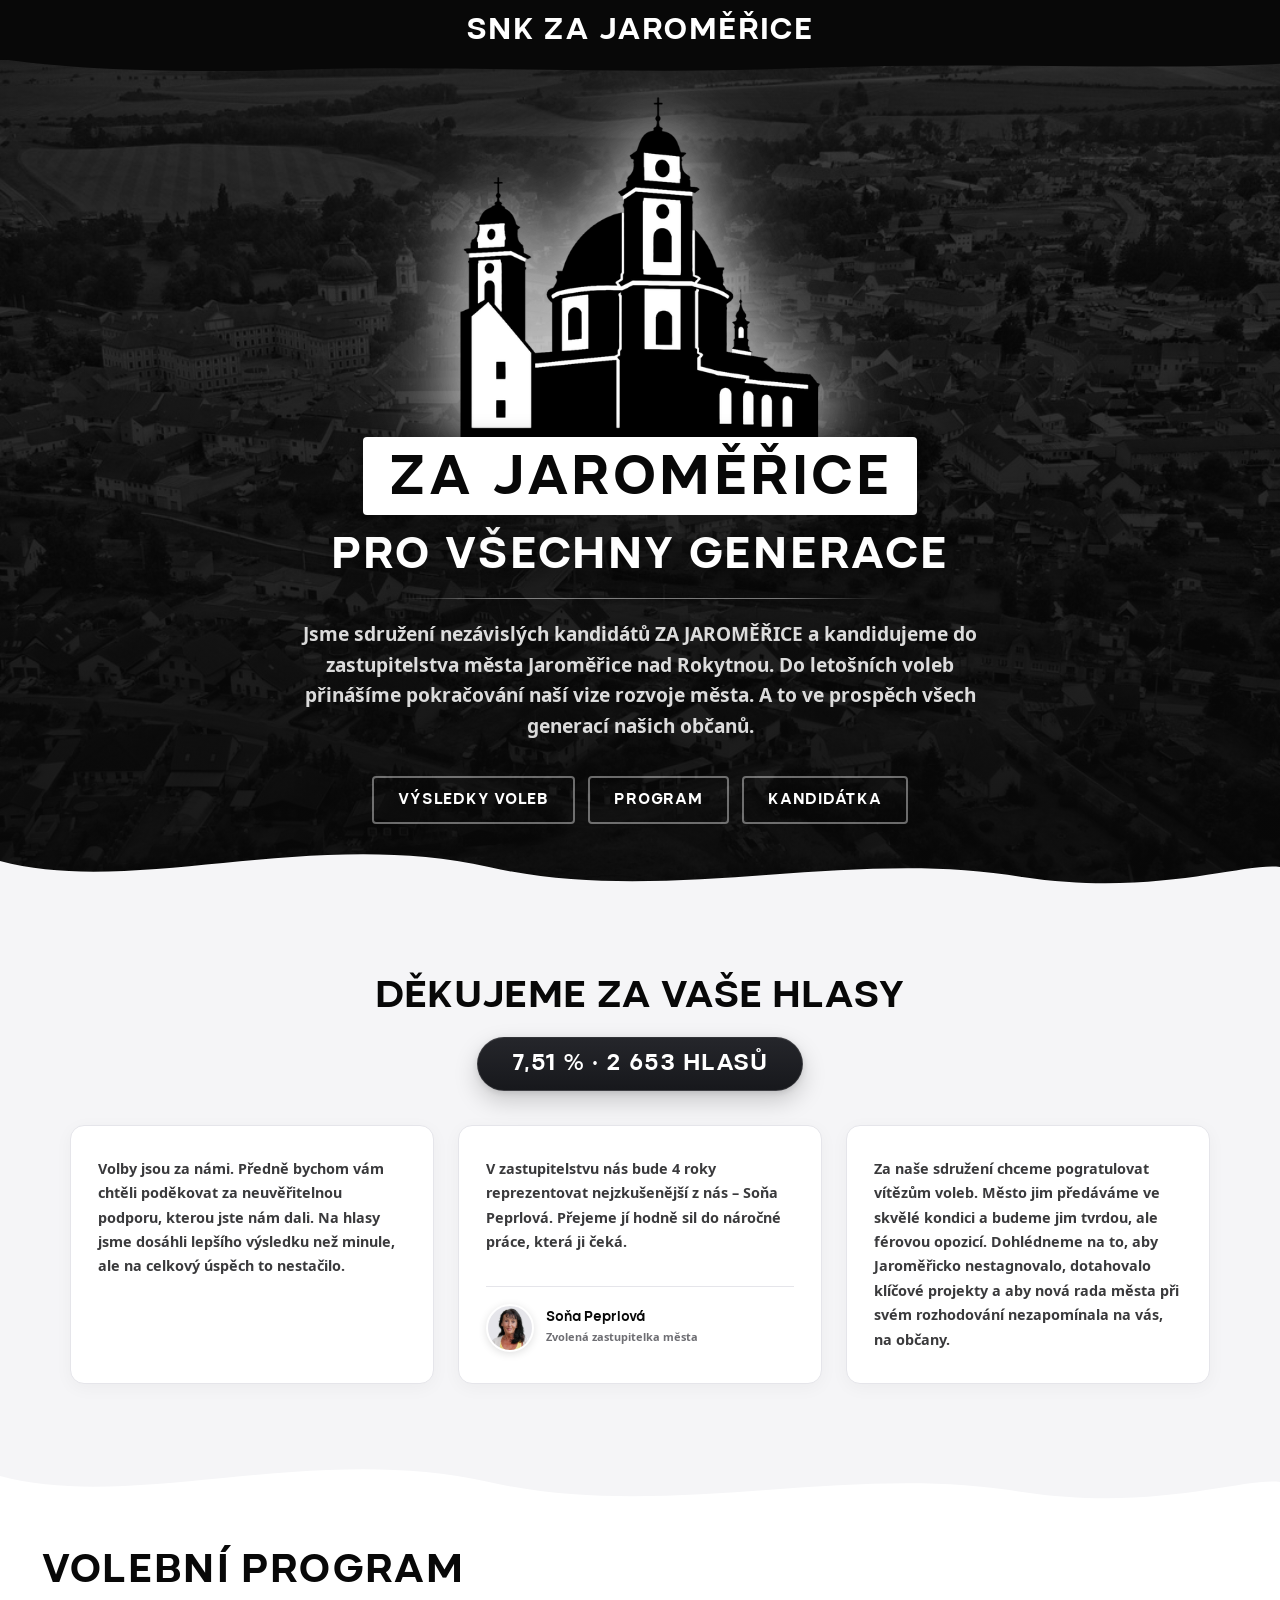
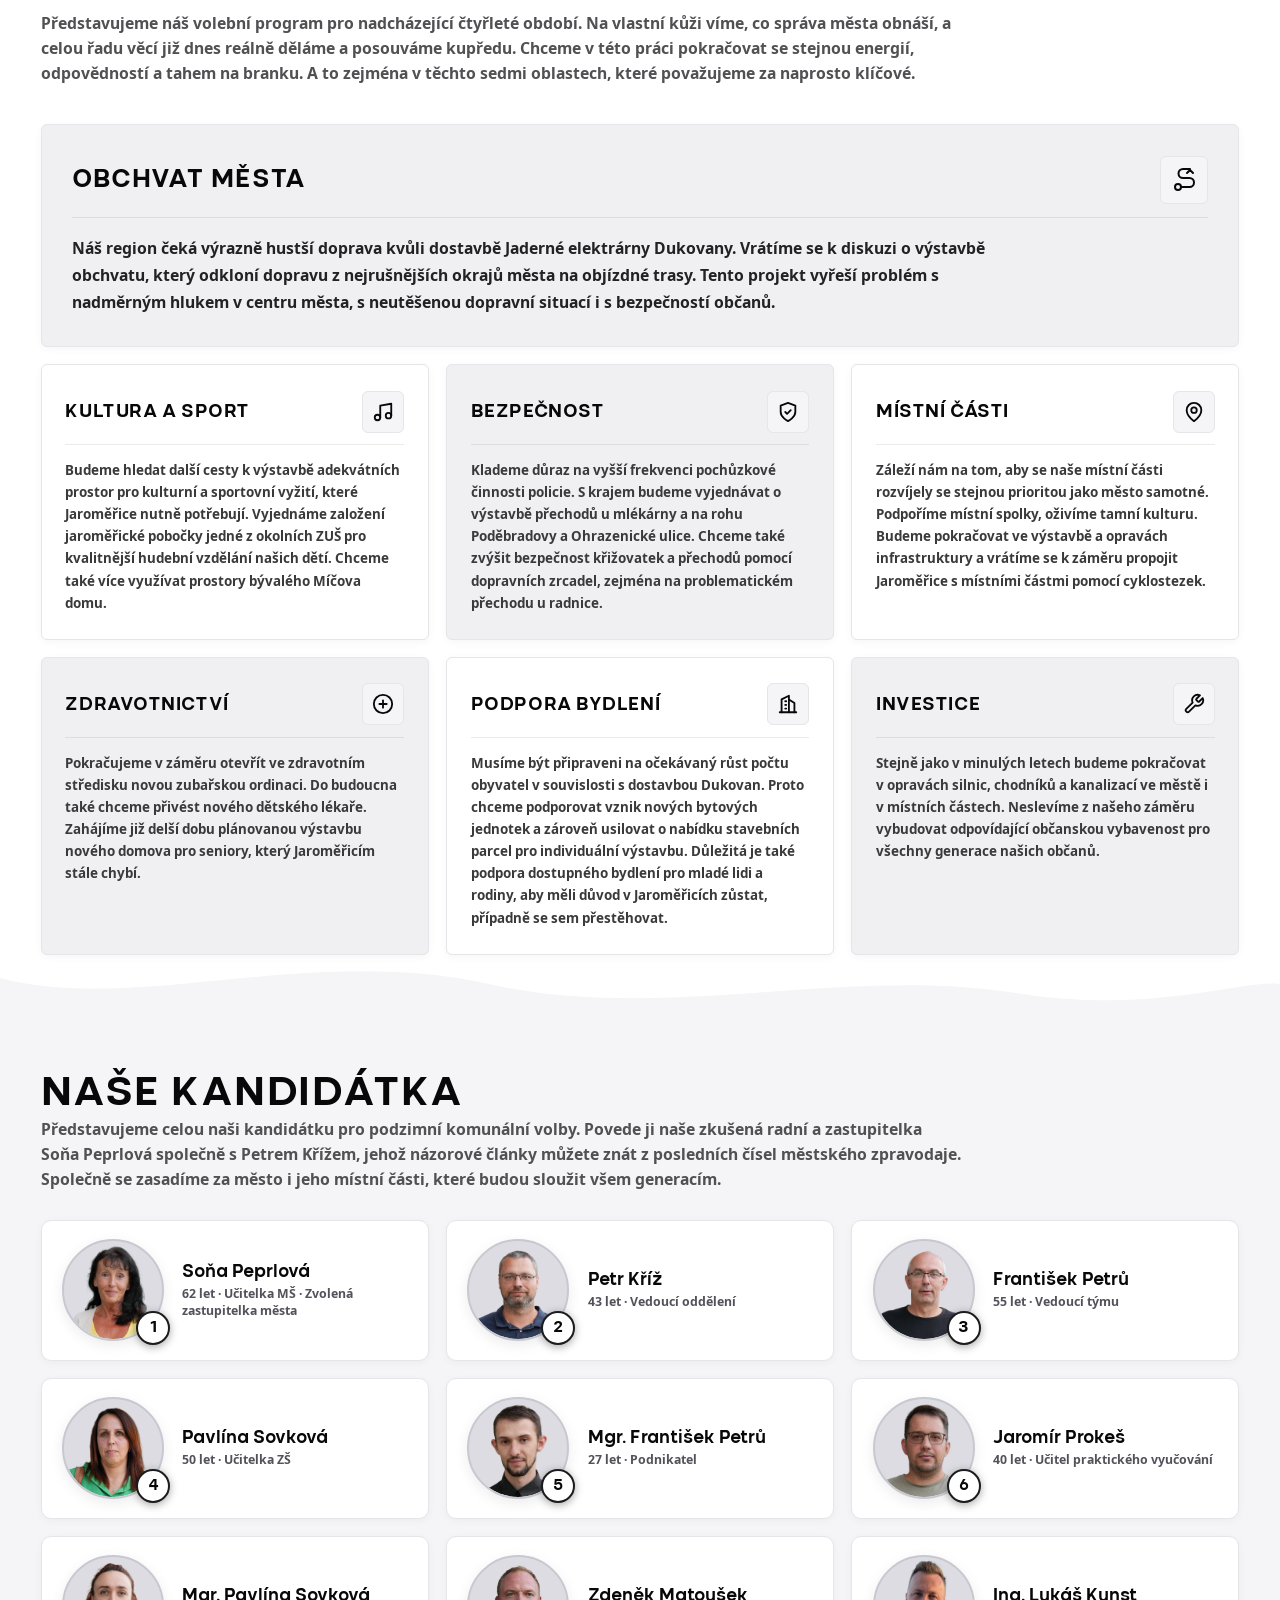
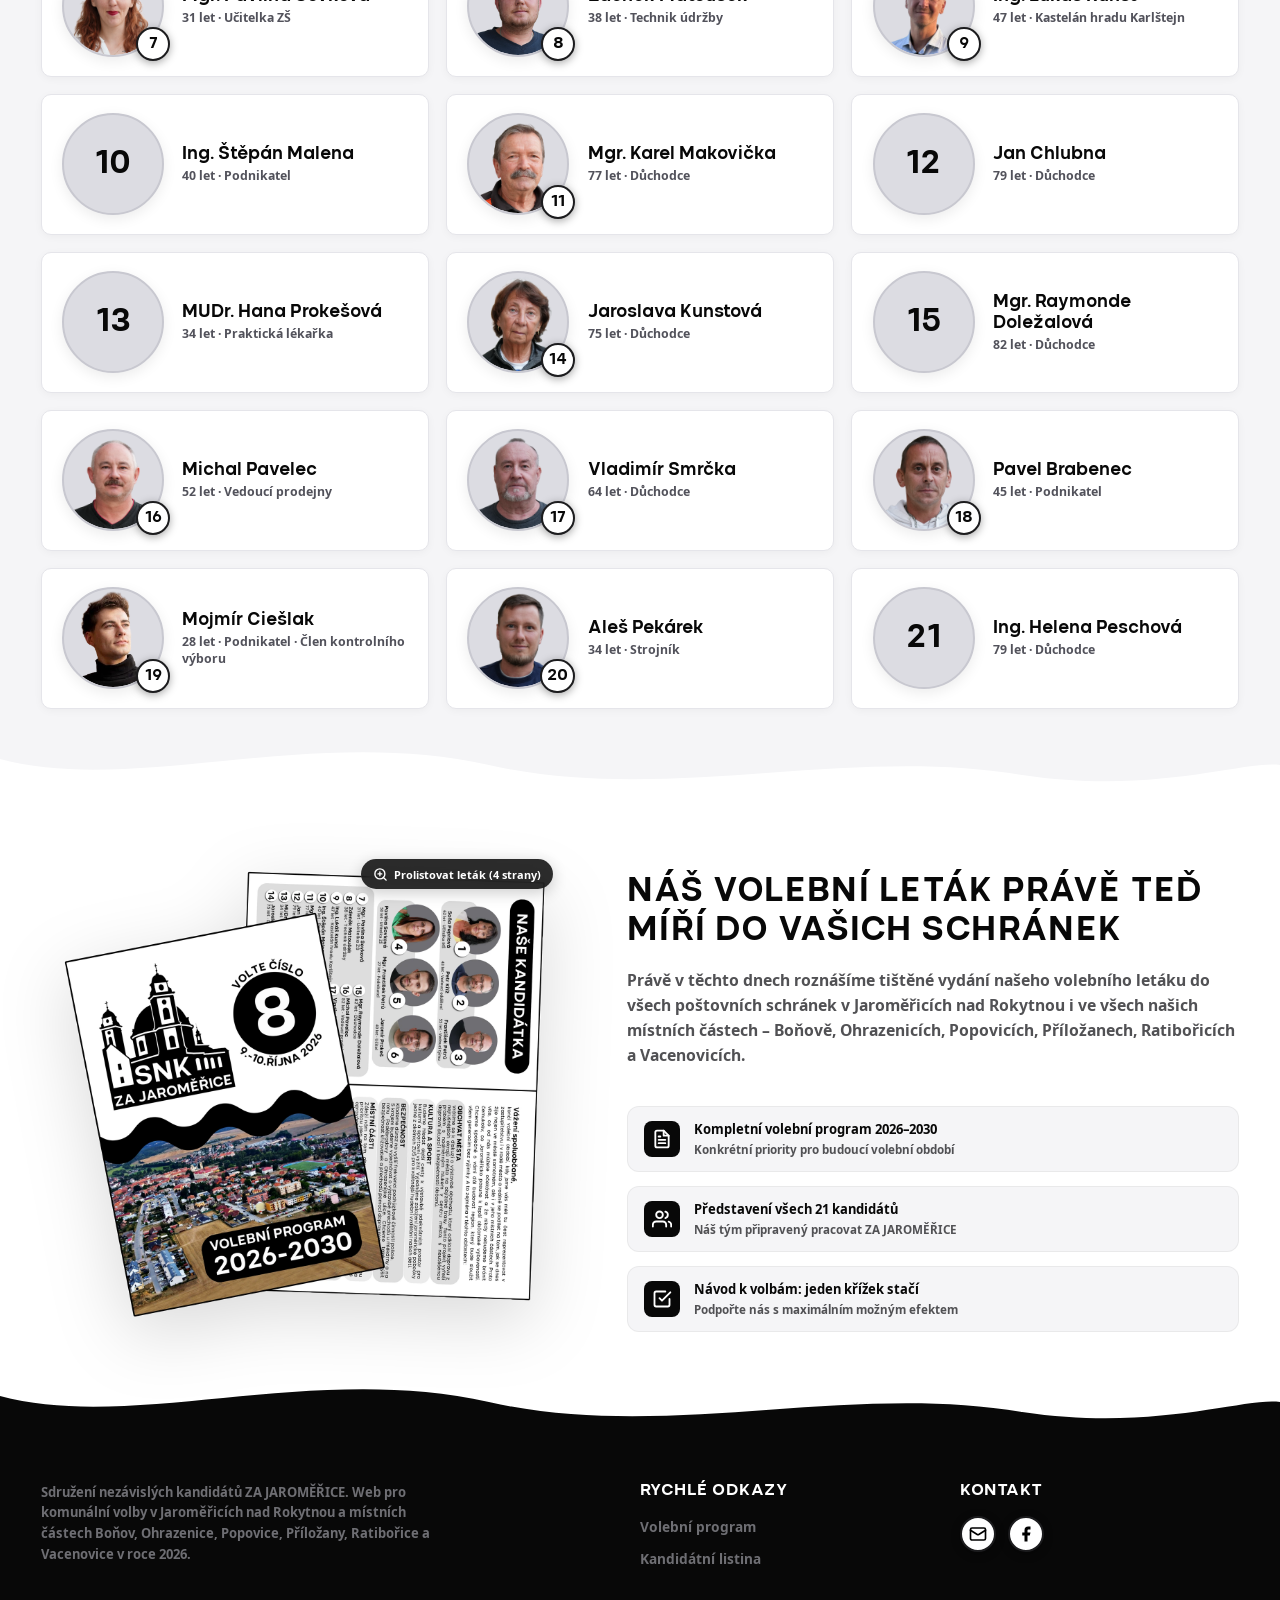
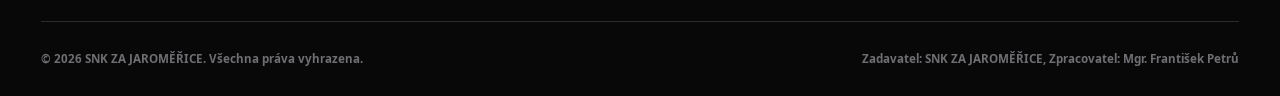
==== commit c04359a6: "Final state 2026" ====
--- a/index.html
+++ b/index.html
@@ -236,17 +236,68 @@
       </p>
 
       <div class="hero-ctas reveal">
+        <a href="#vysledky" class="btn btn-outline">Výsledky voleb</a>
         <a href="#program" class="btn btn-outline">Program</a>
         <a href="#kandidatka" class="btn btn-outline">Kandidátka</a>
         <a href="#jak-hlasovat" class="btn btn-outline">Hlasování</a>
       </div>
     </div>
 
-    <!-- Wavy Divider to Program -->
+    <!-- Wavy Divider to Výsledky -->
     <div class="hero-wave">
       <svg viewBox="0 0 1440 70" preserveAspectRatio="none" fill="none" xmlns="http://www.w3.org/2000/svg">
-        <path d="M0,24 C150,60 350,-10 550,30 C750,70 950,10 1150,40 C1300,60 1400,25 1440,30 V70 H0 Z" fill="#ffffff">
+        <path d="M0,24 C150,60 350,-10 550,30 C750,70 950,10 1150,40 C1300,60 1400,25 1440,30 V70 H0 Z" class="wave-fill-off-white">
         </path>
+      </svg>
+    </div>
+  </section>
+
+  <!-- SECTION: Výsledky voleb (Theme Off-White) -->
+  <section class="section theme-off-white" id="vysledky">
+    <div class="container">
+      <div class="vysledky-header reveal">
+        <h2>DĚKUJEME ZA VAŠE HLASY</h2>
+        <div class="vysledky-pill-wrap">
+          <div class="vysledky-pill">7,51 % · 2 653 HLASŮ</div>
+        </div>
+      </div>
+
+      <div class="vysledky-grid">
+        <!-- 1. Poděkování -->
+        <div class="vysledky-card reveal">
+          <p class="vysledky-card-text">
+            Volby jsou za námi. Předně bychom vám chtěli poděkovat za neuvěřitelnou podporu, kterou jste nám dali. Na hlasy jsme dosáhli lepšího výsledku než minule, ale na celkový úspěch to nestačilo.
+          </p>
+        </div>
+
+        <!-- 2. Soňa Peprlová -->
+        <div class="vysledky-card reveal">
+          <p class="vysledky-card-text">
+            V zastupitelstvu nás bude 4 roky reprezentovat nejzkušenější z nás – <strong>Soňa Peprlová</strong>. Přejeme jí hodně sil do náročné práce, která ji čeká.
+          </p>
+          <div class="vysledky-rep-badge">
+            <img src="assets/1_Peprlova.png" alt="Soňa Peprlová" class="vysledky-rep-img" loading="lazy" decoding="async">
+            <div class="vysledky-rep-info">
+              <span class="vysledky-rep-name">Soňa Peprlová</span>
+              <span class="vysledky-rep-role">Zvolená zastupitelka města</span>
+            </div>
+          </div>
+        </div>
+
+        <!-- 3. Gratulace vítězům -->
+        <div class="vysledky-card reveal">
+          <p class="vysledky-card-text">
+            Za naše sdružení chceme pogratulovat vítězům voleb. Město jim předáváme ve skvělé kondici a budeme jim tvrdou, ale férovou opozicí. Dohlédneme na to, aby Jaroměřicko nestagnovalo, dotahovalo klíčové projekty a aby nová rada města při svém rozhodování nezapomínala na vás, na občany.
+          </p>
+        </div>
+      </div>
+    </div>
+
+    <!-- Wavy Divider to Program -->
+    <div class="section-wave">
+      <svg viewBox="0 0 1440 70" preserveAspectRatio="none" fill="none" xmlns="http://www.w3.org/2000/svg">
+        <path d="M0,24 C150,60 350,-10 550,30 C750,70 950,10 1150,40 C1300,60 1400,25 1440,30 V70 H0 Z"
+          class="wave-fill-white"></path>
       </svg>
     </div>
   </section>
@@ -447,7 +498,7 @@
           </div>
           <div class="candidate-info">
             <div class="candidate-name">Soňa Peprlová</div>
-            <div class="candidate-meta">62 let · Učitelka MŠ · Zastupitelka a radní města</div>
+            <div class="candidate-meta">62 let · Učitelka MŠ · Zvolená zastupitelka města</div>
           </div>
         </div>
 
@@ -475,7 +526,7 @@
           </div>
           <div class="candidate-info">
             <div class="candidate-name">František Petrů</div>
-            <div class="candidate-meta">55 let · Vedoucí týmu · Zastupitel města</div>
+            <div class="candidate-meta">55 let · Vedoucí týmu</div>
           </div>
         </div>
 
@@ -803,17 +854,17 @@
       </div>
     </div>
 
-    <!-- Wavy Divider to Odpocet -->
+    <!-- Wavy Divider to Footer -->
     <div class="section-wave">
       <svg viewBox="0 0 1440 70" preserveAspectRatio="none" fill="none" xmlns="http://www.w3.org/2000/svg">
         <path d="M0,24 C150,60 350,-10 550,30 C750,70 950,10 1150,40 C1300,60 1400,25 1440,30 V70 H0 Z"
-          class="wave-fill-dark-gray"></path>
+          class="wave-fill-dark"></path>
       </svg>
     </div>
   </section>
 
-  <!-- SECTION: Odpočet (Theme Dark Gray) -->
-  <section class="section theme-dark-gray" id="odpocet">
+  <!-- SECTION: Odpočet (Hidden post-election) -->
+  <section class="section theme-dark-gray" id="odpocet" style="display: none;">
     <div class="container" style="text-align: center;">
       <div class="countdown-container reveal"
         style="margin: 0 auto; background: transparent; border: none; padding: 0;">
--- a/styles.css
+++ b/styles.css
@@ -137,11 +137,22 @@
   padding-bottom: 4.25rem;
 }
 
+#vysledky {
+  position: relative;
+  padding-top: 4.5rem;
+  padding-bottom: 10rem;
+}
+
 #kandidatka {
   padding-top: 3.5rem;
 }
 
 @media (max-width: 767px) {
+  #vysledky {
+    padding-top: 3rem;
+    padding-bottom: 7.5rem;
+  }
+
   #program {
     padding-bottom: 3.25rem;
   }
@@ -422,7 +433,11 @@
 }
 
 #odpocet {
-  padding: 1.5rem 0 4.5rem;
+  padding: 1.75rem 0 1.5rem;
+}
+
+#odpocet.has-wave {
+  padding-bottom: 4.5rem;
 }
 
 #program,
@@ -432,7 +447,11 @@
 
 @media (min-width: 768px) {
   #odpocet {
-    padding: 2rem 0 5.5rem;
+    padding: 2.25rem 0 1.75rem;
+  }
+
+  #odpocet.has-wave {
+    padding-bottom: 5.5rem;
   }
 
   #program,
@@ -680,7 +699,7 @@
   font-size: 2.25rem;
   font-weight: 700;
   color: var(--color-white);
-  padding: 0.75rem 1.5rem;
+  padding: 0.5rem 1.5rem;
   line-height: 1.3;
   text-align: center;
   letter-spacing: -0.01em;
@@ -715,6 +734,149 @@
     grid-template-columns: repeat(3, 1fr);
   }
 }
+/* ==========================================================================
+   Results Section (Výsledky voleb)
+   ========================================================================== */
+.vysledky-header {
+  text-align: center;
+  max-width: 860px;
+  margin: 0 auto 2.5rem;
+}
+
+.vysledky-header h2 {
+  font-size: clamp(1.85rem, 4vw, 2.75rem);
+  line-height: 1.15;
+  margin-top: 0.5rem;
+  margin-bottom: 0;
+  letter-spacing: -0.01em;
+}
+
+.vysledky-pill-wrap {
+  display: flex;
+  justify-content: center;
+  align-items: center;
+  margin: 1.35rem 0 0.5rem;
+}
+
+.vysledky-pill {
+  display: inline-flex;
+  align-items: center;
+  justify-content: center;
+  background-color: #1f2024;
+  background: linear-gradient(180deg, #25262b 0%, #17181c 100%);
+  color: #ffffff;
+  padding: 0.85rem 2.5rem;
+  border-radius: 9999px;
+  font-family: var(--font-heading);
+  font-size: clamp(1.15rem, 2.6vw, 1.7rem);
+  font-weight: 800;
+  letter-spacing: 0.04em;
+  text-transform: uppercase;
+  box-shadow: 0 10px 25px rgba(0, 0, 0, 0.18), 0 2px 6px rgba(0, 0, 0, 0.1);
+  border: 1px solid rgba(255, 255, 255, 0.12);
+  transition: transform var(--transition-fast), box-shadow var(--transition-fast);
+  line-height: 1.25;
+}
+
+.vysledky-pill:hover {
+  transform: translateY(-2px);
+  box-shadow: 0 14px 30px rgba(0, 0, 0, 0.25);
+}
+
+.vysledky-grid {
+  display: grid;
+  grid-template-columns: 1fr;
+  gap: 1.5rem;
+  max-width: 1140px;
+  margin: 0 auto;
+}
+
+@media (min-width: 860px) {
+  .vysledky-grid {
+    grid-template-columns: repeat(3, 1fr);
+    gap: 1.75rem;
+    align-items: stretch;
+  }
+}
+
+.vysledky-card {
+  background-color: #ffffff;
+  border: 1px solid var(--color-gray-light);
+  border-radius: 14px;
+  padding: 2.25rem 2rem;
+  display: flex;
+  flex-direction: column;
+  justify-content: flex-start;
+  height: 100%;
+  box-shadow: 0 4px 18px rgba(0, 0, 0, 0.04);
+  transition: transform 0.3s cubic-bezier(0.16, 1, 0.3, 1), box-shadow 0.3s cubic-bezier(0.16, 1, 0.3, 1), border-color 0.3s cubic-bezier(0.16, 1, 0.3, 1);
+  position: relative;
+}
+
+.vysledky-card:hover {
+  transform: translateY(-4px);
+  box-shadow: 0 14px 34px rgba(0, 0, 0, 0.08);
+  border-color: #c7c7cc;
+}
+
+.vysledky-card-icon {
+  font-size: 2.15rem;
+  line-height: 1;
+  margin-bottom: 1.25rem;
+  display: inline-block;
+  user-select: none;
+}
+
+.vysledky-card-text {
+  font-size: 1.05rem;
+  line-height: 1.7;
+  color: #3a3a3c;
+  font-weight: 500;
+  margin: 0;
+  flex-grow: 1;
+}
+
+.vysledky-rep-badge {
+  display: flex;
+  align-items: center;
+  gap: 0.85rem;
+  margin-top: 1.75rem;
+  padding-top: 1.25rem;
+  border-top: 1px solid var(--color-gray-light);
+}
+
+.vysledky-rep-img {
+  width: 48px;
+  height: 48px;
+  border-radius: 50%;
+  object-fit: cover;
+  object-position: top center;
+  background-color: var(--color-gray-light);
+  border: 2px solid #ffffff;
+  box-shadow: 0 2px 8px rgba(0, 0, 0, 0.12);
+  flex-shrink: 0;
+}
+
+.vysledky-rep-info {
+  display: flex;
+  flex-direction: column;
+}
+
+.vysledky-rep-name {
+  font-family: var(--font-heading);
+  font-size: 0.95rem;
+  font-weight: 700;
+  color: var(--color-black);
+  line-height: 1.2;
+}
+
+.vysledky-rep-role {
+  font-size: 0.8rem;
+  color: var(--color-gray-mid);
+  font-weight: 600;
+  margin-top: 0.15rem;
+}
+
 
 /* Program Cards (Theme Light) */
 .program-grid {
@@ -2402,8 +2564,8 @@
 footer.footer {
   background-color: var(--color-black);
   color: var(--color-white);
-  padding: 4rem 0 2rem;
-  border-top: 1px solid var(--color-dark-border);
+  padding: 3rem 0 2rem;
+  border-top: none;
 }
 
 .footer-grid {
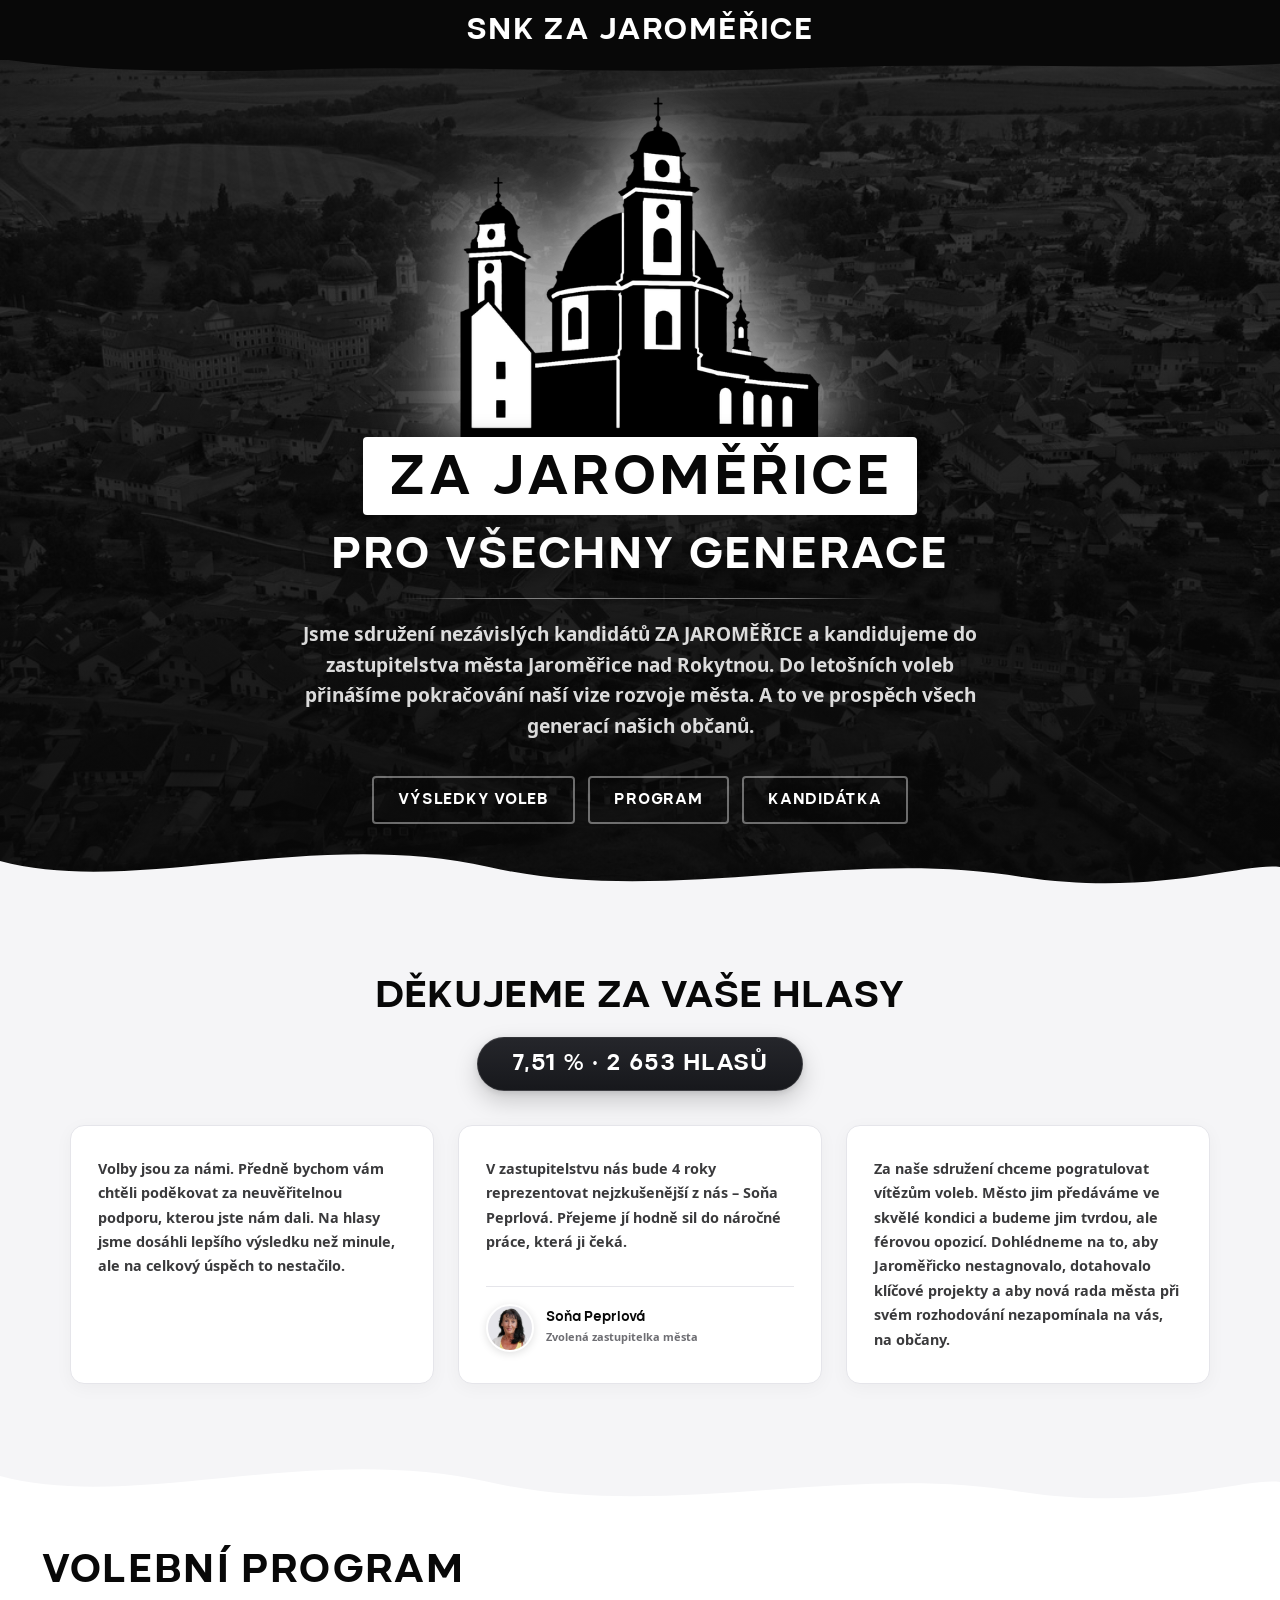
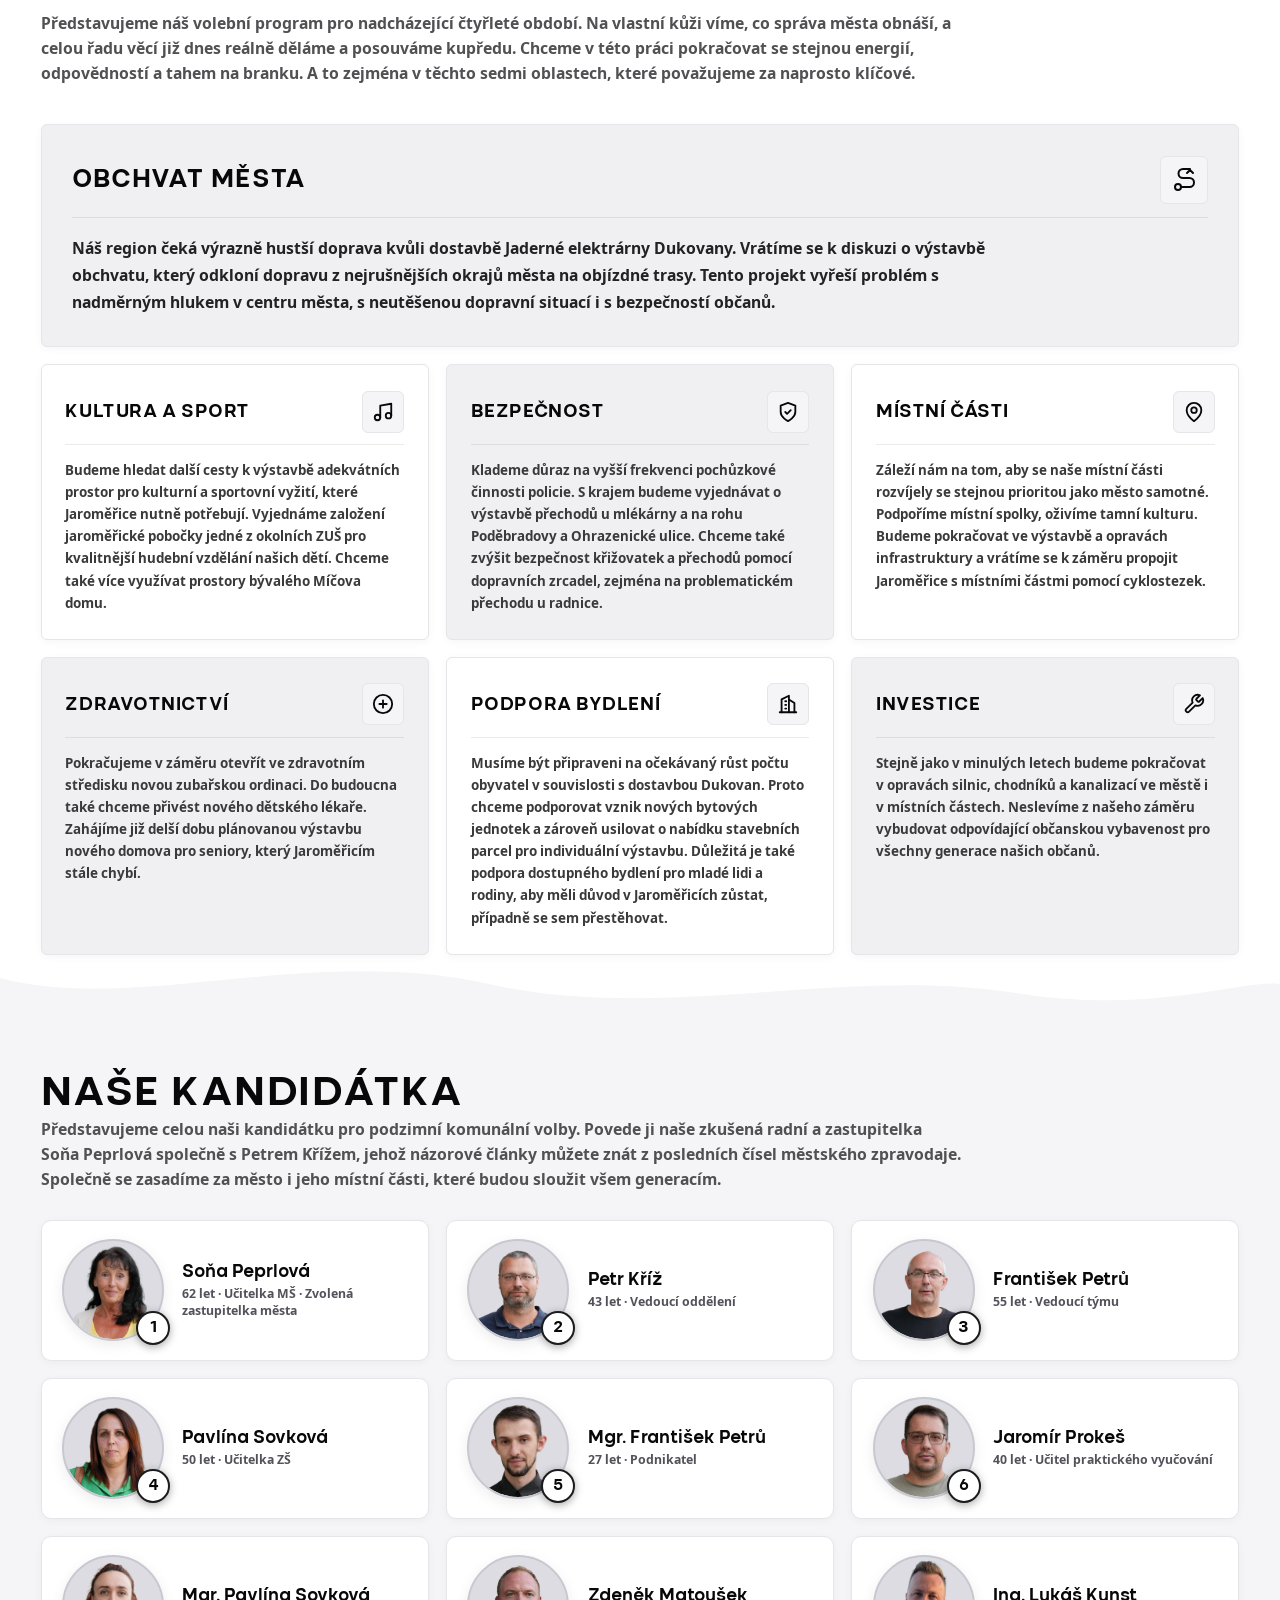
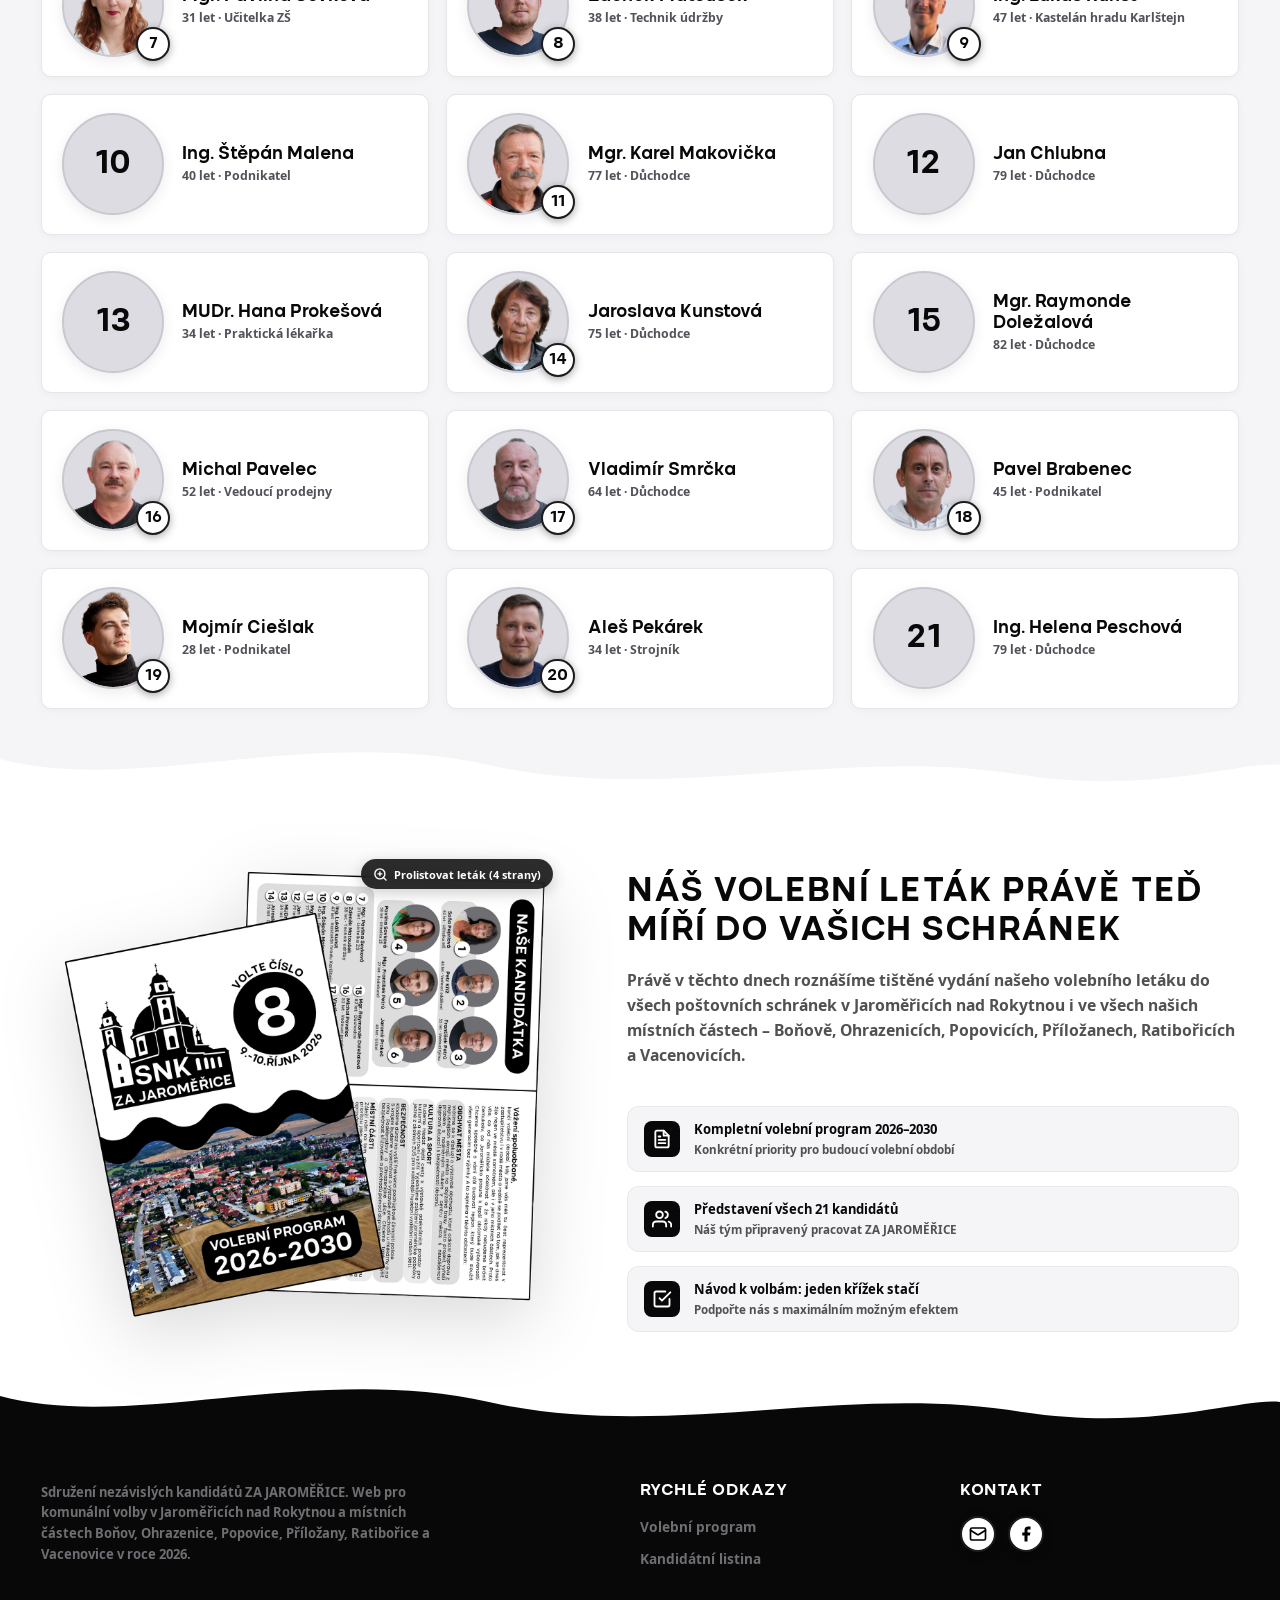
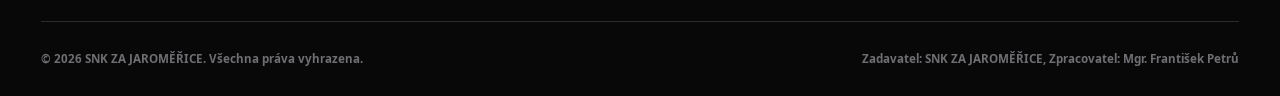
==== commit 55fde5e8: "After election fixes" ====
--- a/index.html
+++ b/index.html
@@ -730,7 +730,7 @@
           </div>
           <div class="candidate-info">
             <div class="candidate-name">Mojmír Ciešlak</div>
-            <div class="candidate-meta">28 let · Podnikatel · Člen kontrolního výboru</div>
+            <div class="candidate-meta">28 let · Podnikatel</div>
           </div>
         </div>
 
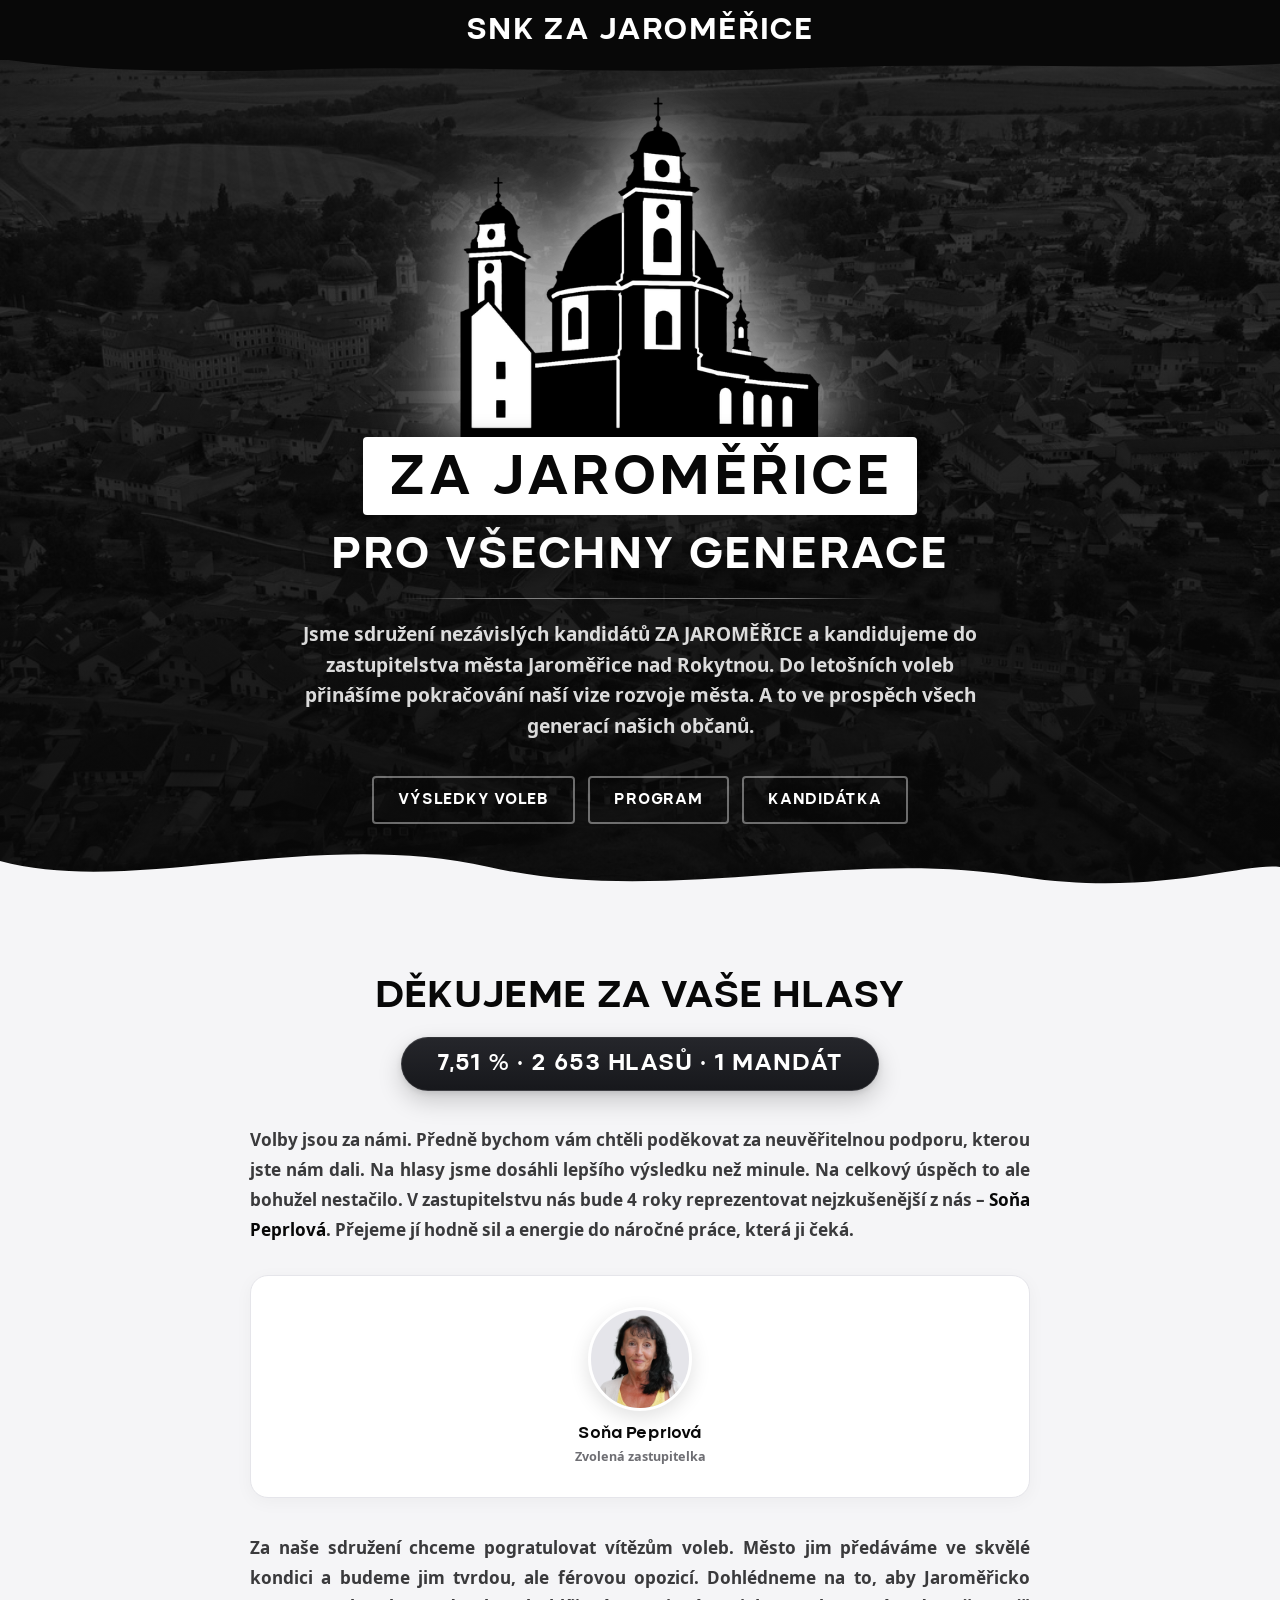
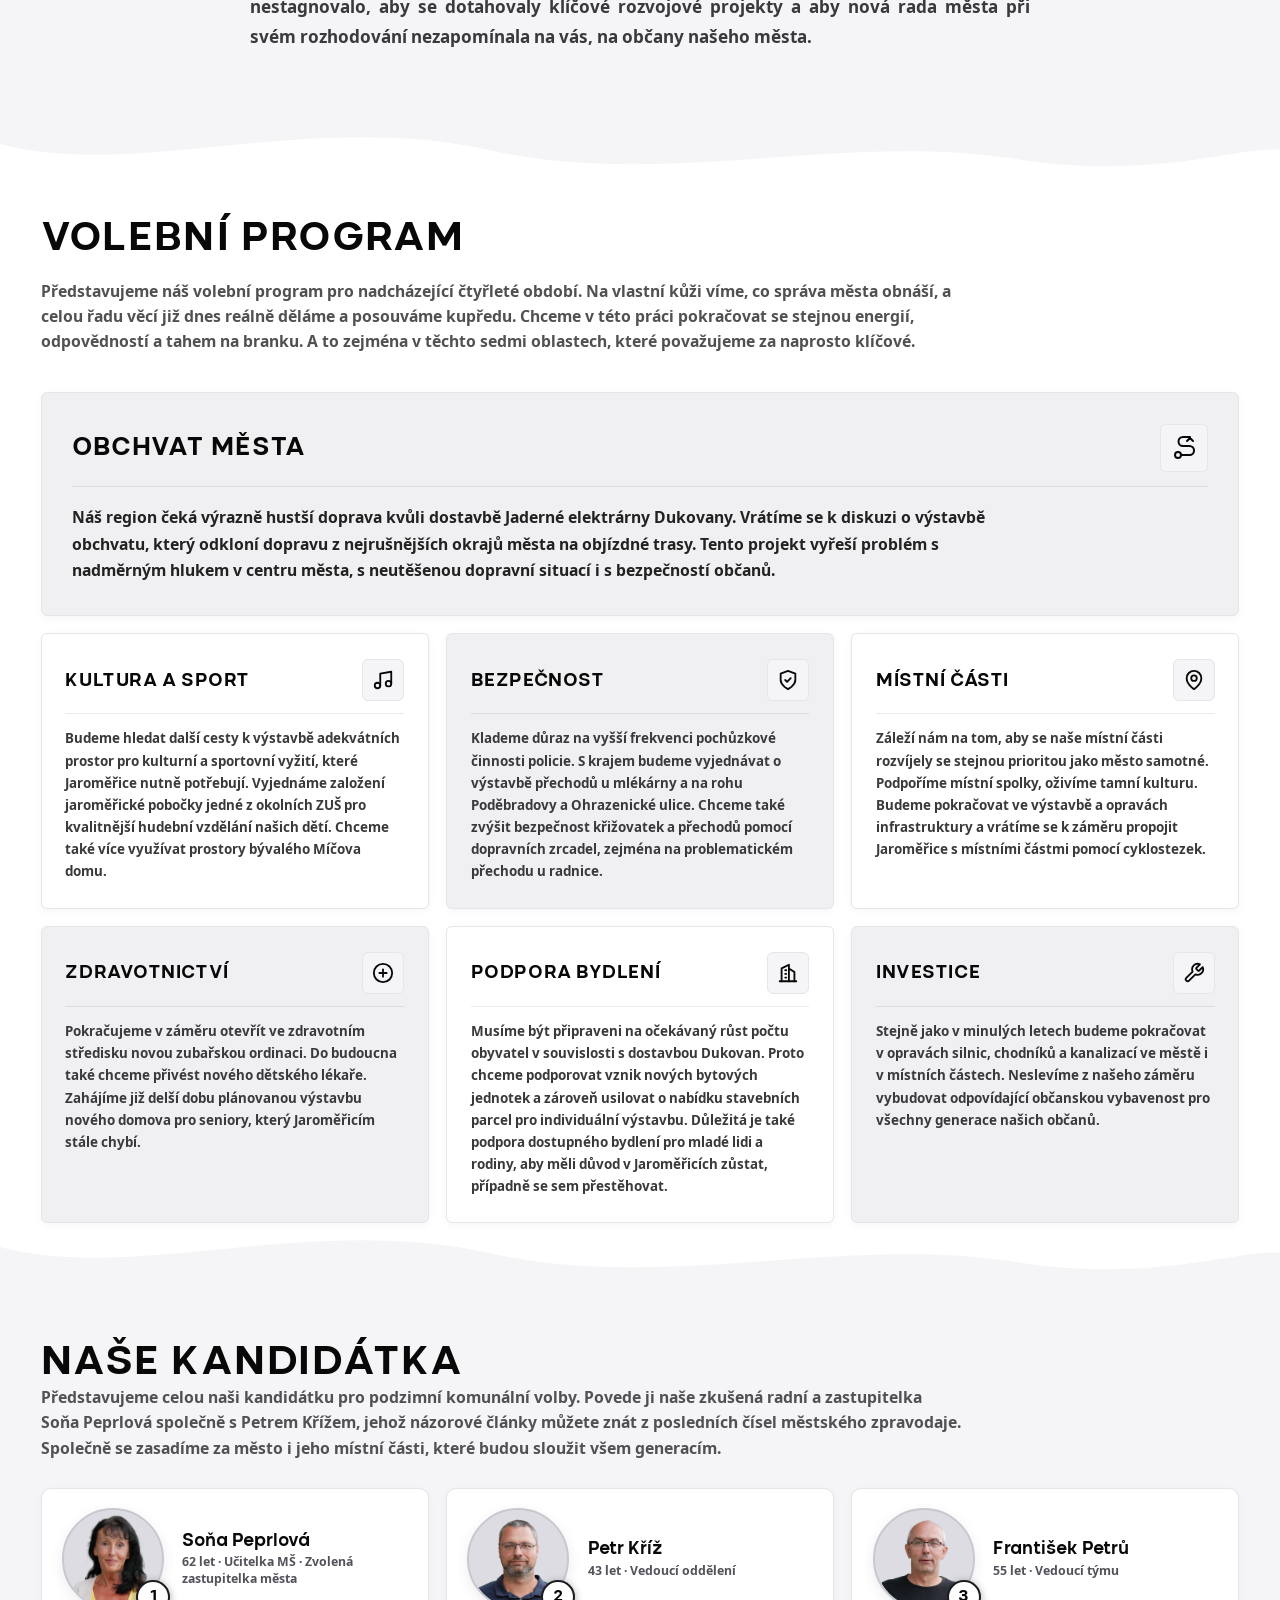
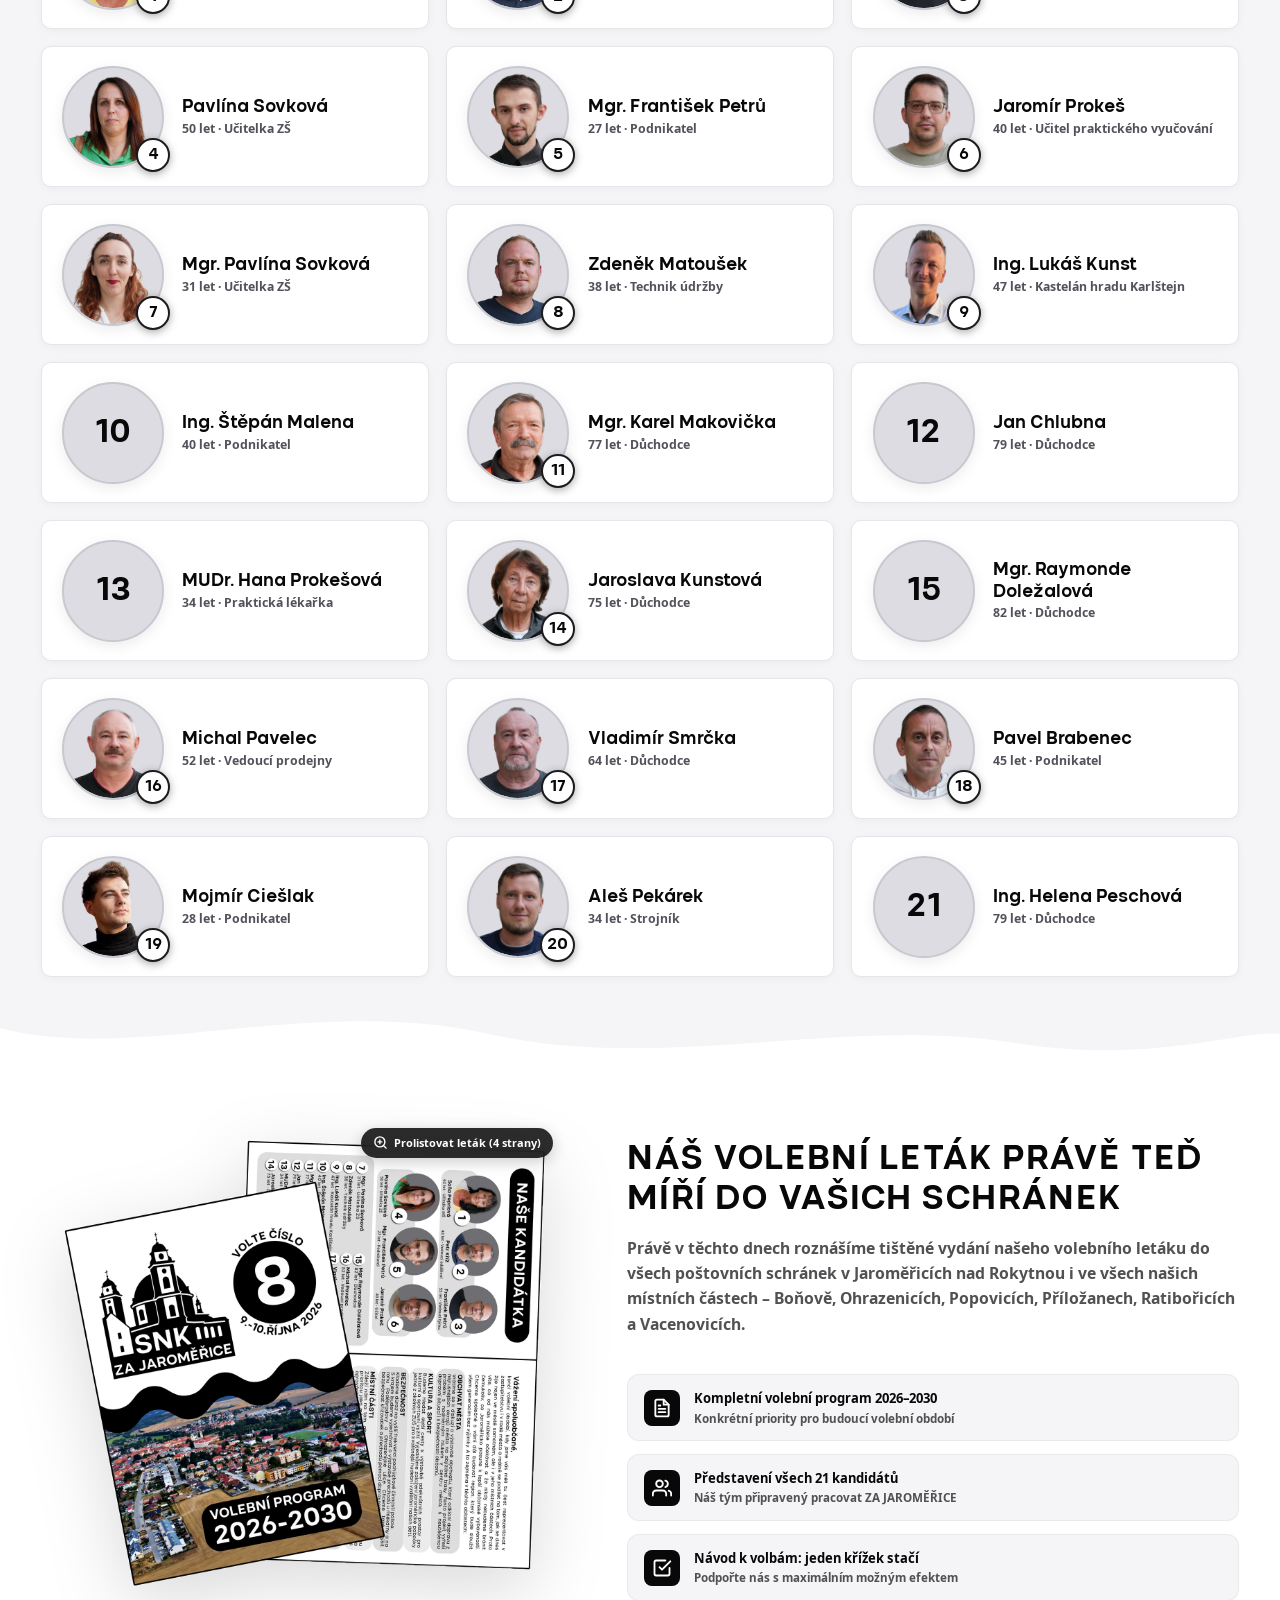
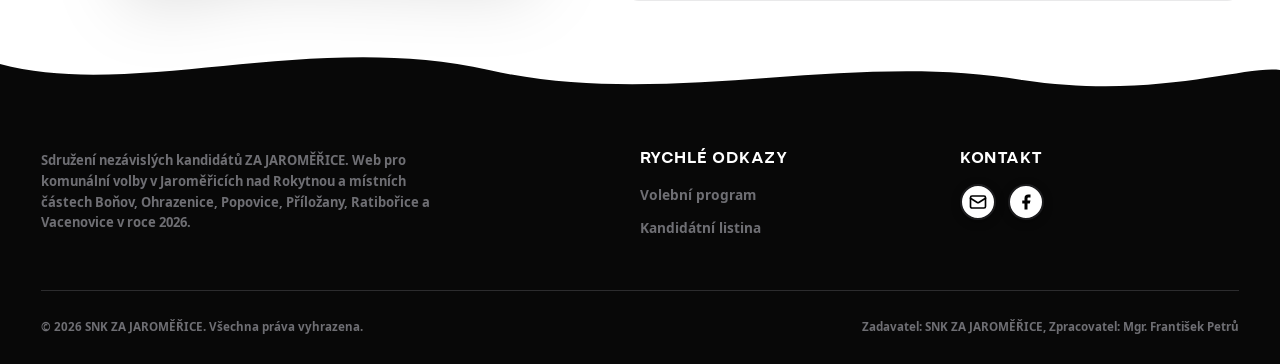
==== commit 5ef7a7d5: "Final state updates" ====
--- a/index.html
+++ b/index.html
@@ -36,7 +36,7 @@
     rel="stylesheet">
 
   <!-- Styles -->
-  <link rel="stylesheet" href="styles.css?v=20261010">
+  <link rel="stylesheet" href="styles.css?v=20261011e">
 
   <!-- Beta Access Fast Check & Protection Styles (zakomentováno pro budoucí použití)
   <script>
@@ -258,38 +258,28 @@
       <div class="vysledky-header reveal">
         <h2>DĚKUJEME ZA VAŠE HLASY</h2>
         <div class="vysledky-pill-wrap">
-          <div class="vysledky-pill">7,51 % · 2 653 HLASŮ</div>
-        </div>
-      </div>
-
-      <div class="vysledky-grid">
-        <!-- 1. Poděkování -->
-        <div class="vysledky-card reveal">
-          <p class="vysledky-card-text">
-            Volby jsou za námi. Předně bychom vám chtěli poděkovat za neuvěřitelnou podporu, kterou jste nám dali. Na hlasy jsme dosáhli lepšího výsledku než minule, ale na celkový úspěch to nestačilo.
-          </p>
-        </div>
-
-        <!-- 2. Soňa Peprlová -->
-        <div class="vysledky-card reveal">
-          <p class="vysledky-card-text">
-            V zastupitelstvu nás bude 4 roky reprezentovat nejzkušenější z nás – <strong>Soňa Peprlová</strong>. Přejeme jí hodně sil do náročné práce, která ji čeká.
-          </p>
-          <div class="vysledky-rep-badge">
-            <img src="assets/1_Peprlova.png" alt="Soňa Peprlová" class="vysledky-rep-img" loading="lazy" decoding="async">
-            <div class="vysledky-rep-info">
-              <span class="vysledky-rep-name">Soňa Peprlová</span>
-              <span class="vysledky-rep-role">Zvolená zastupitelka města</span>
-            </div>
-          </div>
-        </div>
-
-        <!-- 3. Gratulace vítězům -->
-        <div class="vysledky-card reveal">
-          <p class="vysledky-card-text">
-            Za naše sdružení chceme pogratulovat vítězům voleb. Město jim předáváme ve skvělé kondici a budeme jim tvrdou, ale férovou opozicí. Dohlédneme na to, aby Jaroměřicko nestagnovalo, dotahovalo klíčové projekty a aby nová rada města při svém rozhodování nezapomínala na vás, na občany.
-          </p>
-        </div>
+          <div class="vysledky-pill">7,51 % · 2 653 HLASŮ · 1 MANDÁT</div>
+        </div>
+      </div>
+
+      <div class="vysledky-text-wrapper reveal">
+        <!-- 1. Poděkování & Zastupitelka -->
+        <p class="vysledky-text">
+          Volby jsou za námi. Předně bychom vám chtěli poděkovat za neuvěřitelnou podporu, kterou jste nám dali. Na hlasy jsme dosáhli lepšího výsledku než minule. Na celkový úspěch to ale bohužel nestačilo. V zastupitelstvu nás bude 4 roky reprezentovat nejzkušenější z nás – <strong>Soňa Peprlová</strong>. Přejeme jí hodně sil a energie do náročné práce, která ji čeká.
+        </p>
+
+        <div class="vysledky-rep-badge">
+          <img src="assets/1_Peprlova.png" alt="Soňa Peprlová" class="vysledky-rep-img" loading="lazy" decoding="async">
+          <div class="vysledky-rep-info">
+            <span class="vysledky-rep-name">Soňa Peprlová</span>
+            <span class="vysledky-rep-role">Zvolená zastupitelka</span>
+          </div>
+        </div>
+
+        <!-- 2. Gratulace vítězům -->
+        <p class="vysledky-text">
+          Za naše sdružení chceme pogratulovat vítězům voleb. Město jim předáváme ve skvělé kondici a budeme jim tvrdou, ale férovou opozicí. Dohlédneme na to, aby Jaroměřicko nestagnovalo, aby se dotahovaly klíčové rozvojové projekty a aby nová rada města při svém rozhodování nezapomínala na vás, na občany našeho města.
+        </p>
       </div>
     </div>
 
--- a/styles.css
+++ b/styles.css
@@ -783,98 +783,93 @@
   box-shadow: 0 14px 30px rgba(0, 0, 0, 0.25);
 }
 
-.vysledky-grid {
-  display: grid;
-  grid-template-columns: 1fr;
-  gap: 1.5rem;
-  max-width: 1140px;
-  margin: 0 auto;
-}
-
-@media (min-width: 860px) {
-  .vysledky-grid {
-    grid-template-columns: repeat(3, 1fr);
-    gap: 1.75rem;
-    align-items: stretch;
-  }
-}
-
-.vysledky-card {
+.vysledky-text-wrapper {
+  max-width: 780px;
+  margin: 2.25rem auto 0;
+}
+
+.vysledky-text {
+  font-size: clamp(1.08rem, 1.45vw, 1.25rem);
+  line-height: 1.75;
+  color: #3a3a3c;
+  font-weight: 500;
+  margin: 0 0 1.5rem;
+  text-align: justify;
+  text-justify: inter-word;
+  hyphens: auto;
+  text-wrap: pretty;
+}
+
+.vysledky-text:last-child {
+  margin-bottom: 0;
+}
+
+.vysledky-text strong {
+  font-weight: 700;
+  color: var(--color-black);
+}
+
+.vysledky-rep-badge {
+  display: flex;
+  flex-direction: column;
+  align-items: center;
+  text-align: center;
+  margin: 2.25rem 0 2.5rem 0;
+  width: 100%;
   background-color: #ffffff;
   border: 1px solid var(--color-gray-light);
-  border-radius: 14px;
-  padding: 2.25rem 2rem;
-  display: flex;
-  flex-direction: column;
-  justify-content: flex-start;
-  height: 100%;
+  border-radius: 18px;
+  padding: 2.25rem 1.75rem;
   box-shadow: 0 4px 18px rgba(0, 0, 0, 0.04);
   transition: transform 0.3s cubic-bezier(0.16, 1, 0.3, 1), box-shadow 0.3s cubic-bezier(0.16, 1, 0.3, 1), border-color 0.3s cubic-bezier(0.16, 1, 0.3, 1);
-  position: relative;
-}
-
-.vysledky-card:hover {
-  transform: translateY(-4px);
-  box-shadow: 0 14px 34px rgba(0, 0, 0, 0.08);
-  border-color: #c7c7cc;
-}
-
-.vysledky-card-icon {
-  font-size: 2.15rem;
-  line-height: 1;
-  margin-bottom: 1.25rem;
-  display: inline-block;
-  user-select: none;
-}
-
-.vysledky-card-text {
-  font-size: 1.05rem;
-  line-height: 1.7;
-  color: #3a3a3c;
-  font-weight: 500;
-  margin: 0;
-  flex-grow: 1;
-}
-
-.vysledky-rep-badge {
-  display: flex;
-  align-items: center;
-  gap: 0.85rem;
-  margin-top: 1.75rem;
-  padding-top: 1.25rem;
-  border-top: 1px solid var(--color-gray-light);
+}
+
+.vysledky-rep-badge:hover {
+  transform: translateY(-2px);
+  box-shadow: 0 10px 24px rgba(0, 0, 0, 0.07);
+  border-color: #d1d1d6;
 }
 
 .vysledky-rep-img {
-  width: 48px;
-  height: 48px;
+  width: 104px;
+  height: 104px;
   border-radius: 50%;
   object-fit: cover;
   object-position: top center;
   background-color: var(--color-gray-light);
-  border: 2px solid #ffffff;
-  box-shadow: 0 2px 8px rgba(0, 0, 0, 0.12);
+  border: 3.5px solid #ffffff;
+  box-shadow: 0 6px 20px rgba(0, 0, 0, 0.12);
   flex-shrink: 0;
+  transition: transform var(--transition-fast), box-shadow var(--transition-fast);
+}
+
+.vysledky-rep-img:hover {
+  transform: scale(1.04);
+  box-shadow: 0 8px 24px rgba(0, 0, 0, 0.16);
 }
 
 .vysledky-rep-info {
   display: flex;
   flex-direction: column;
+  align-items: center;
+  text-align: center;
+  margin-top: 0.9rem;
 }
 
 .vysledky-rep-name {
   font-family: var(--font-heading);
-  font-size: 0.95rem;
-  font-weight: 700;
+  font-size: 1.15rem;
+  font-weight: 800;
   color: var(--color-black);
-  line-height: 1.2;
+  letter-spacing: 0.01em;
+  line-height: 1.25;
 }
 
 .vysledky-rep-role {
-  font-size: 0.8rem;
+  font-size: 0.92rem;
   color: var(--color-gray-mid);
   font-weight: 600;
-  margin-top: 0.15rem;
+  margin-top: 0.25rem;
 }
 
 
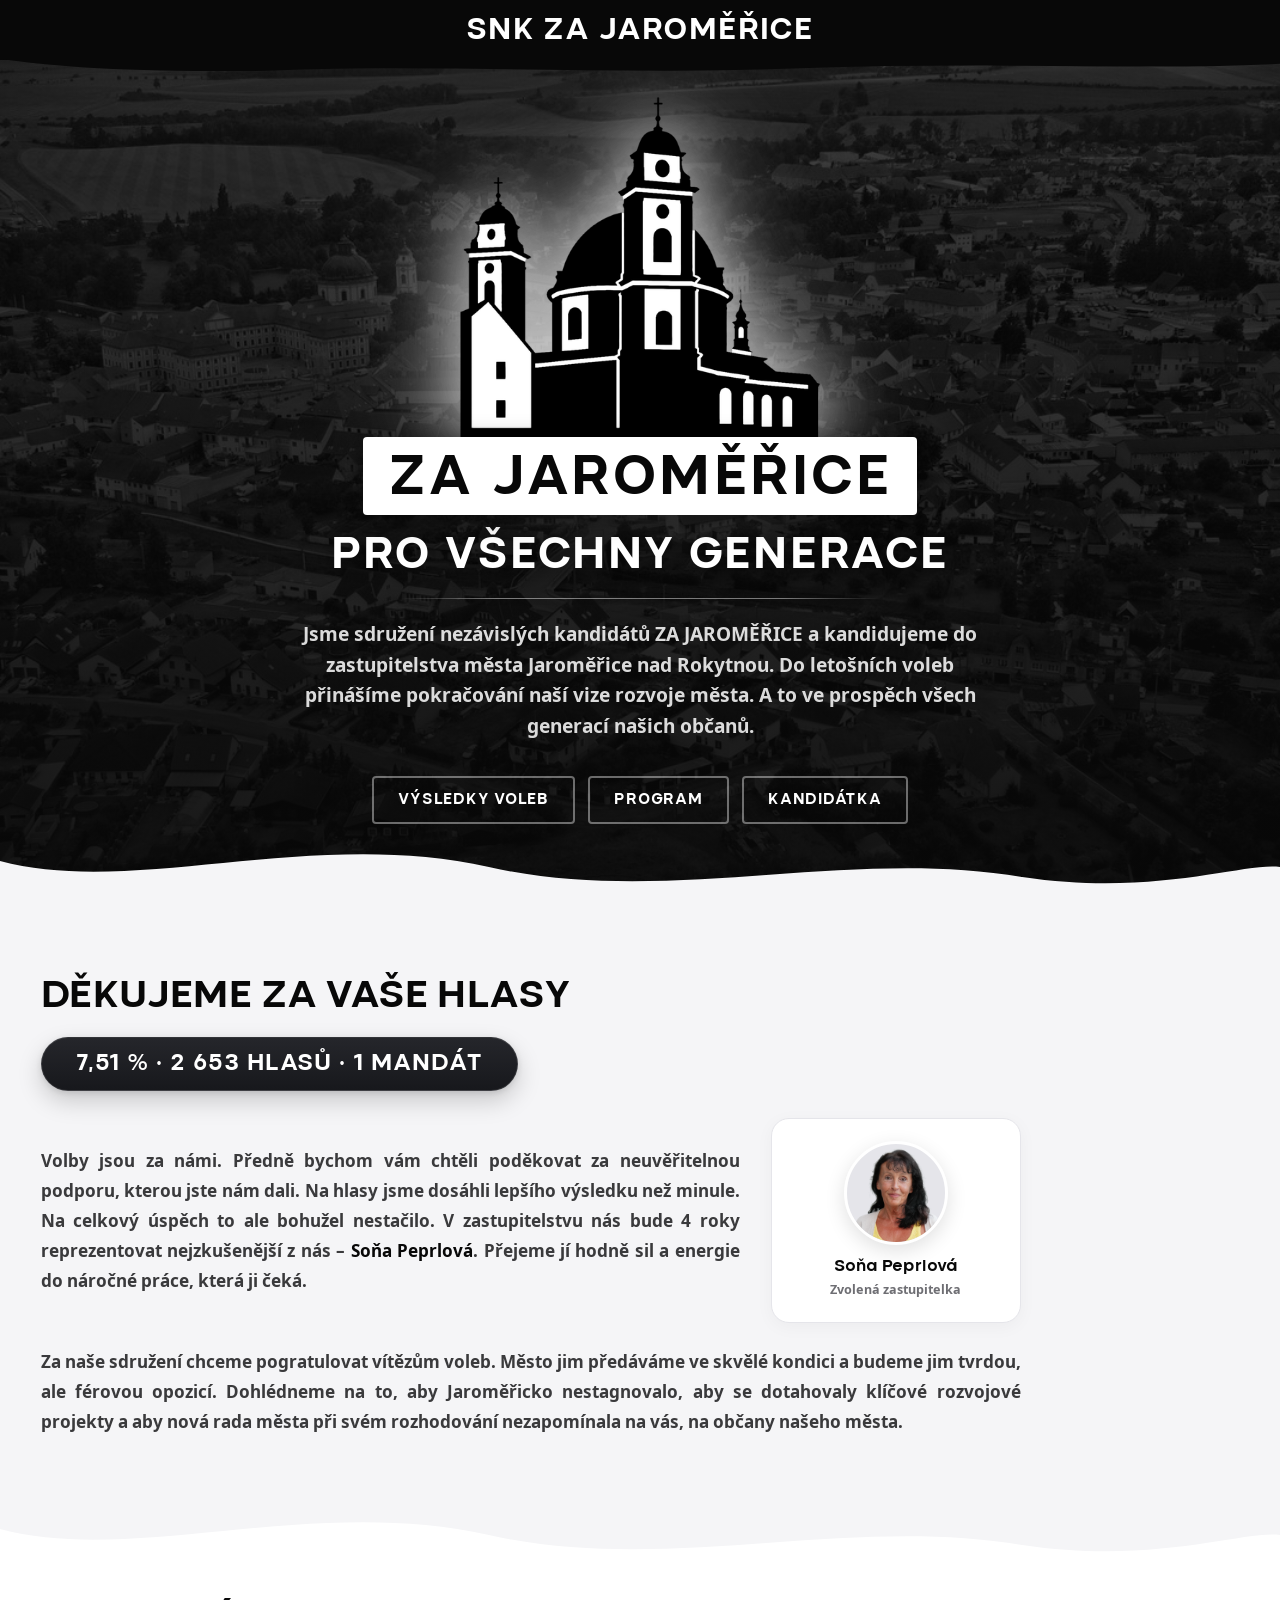
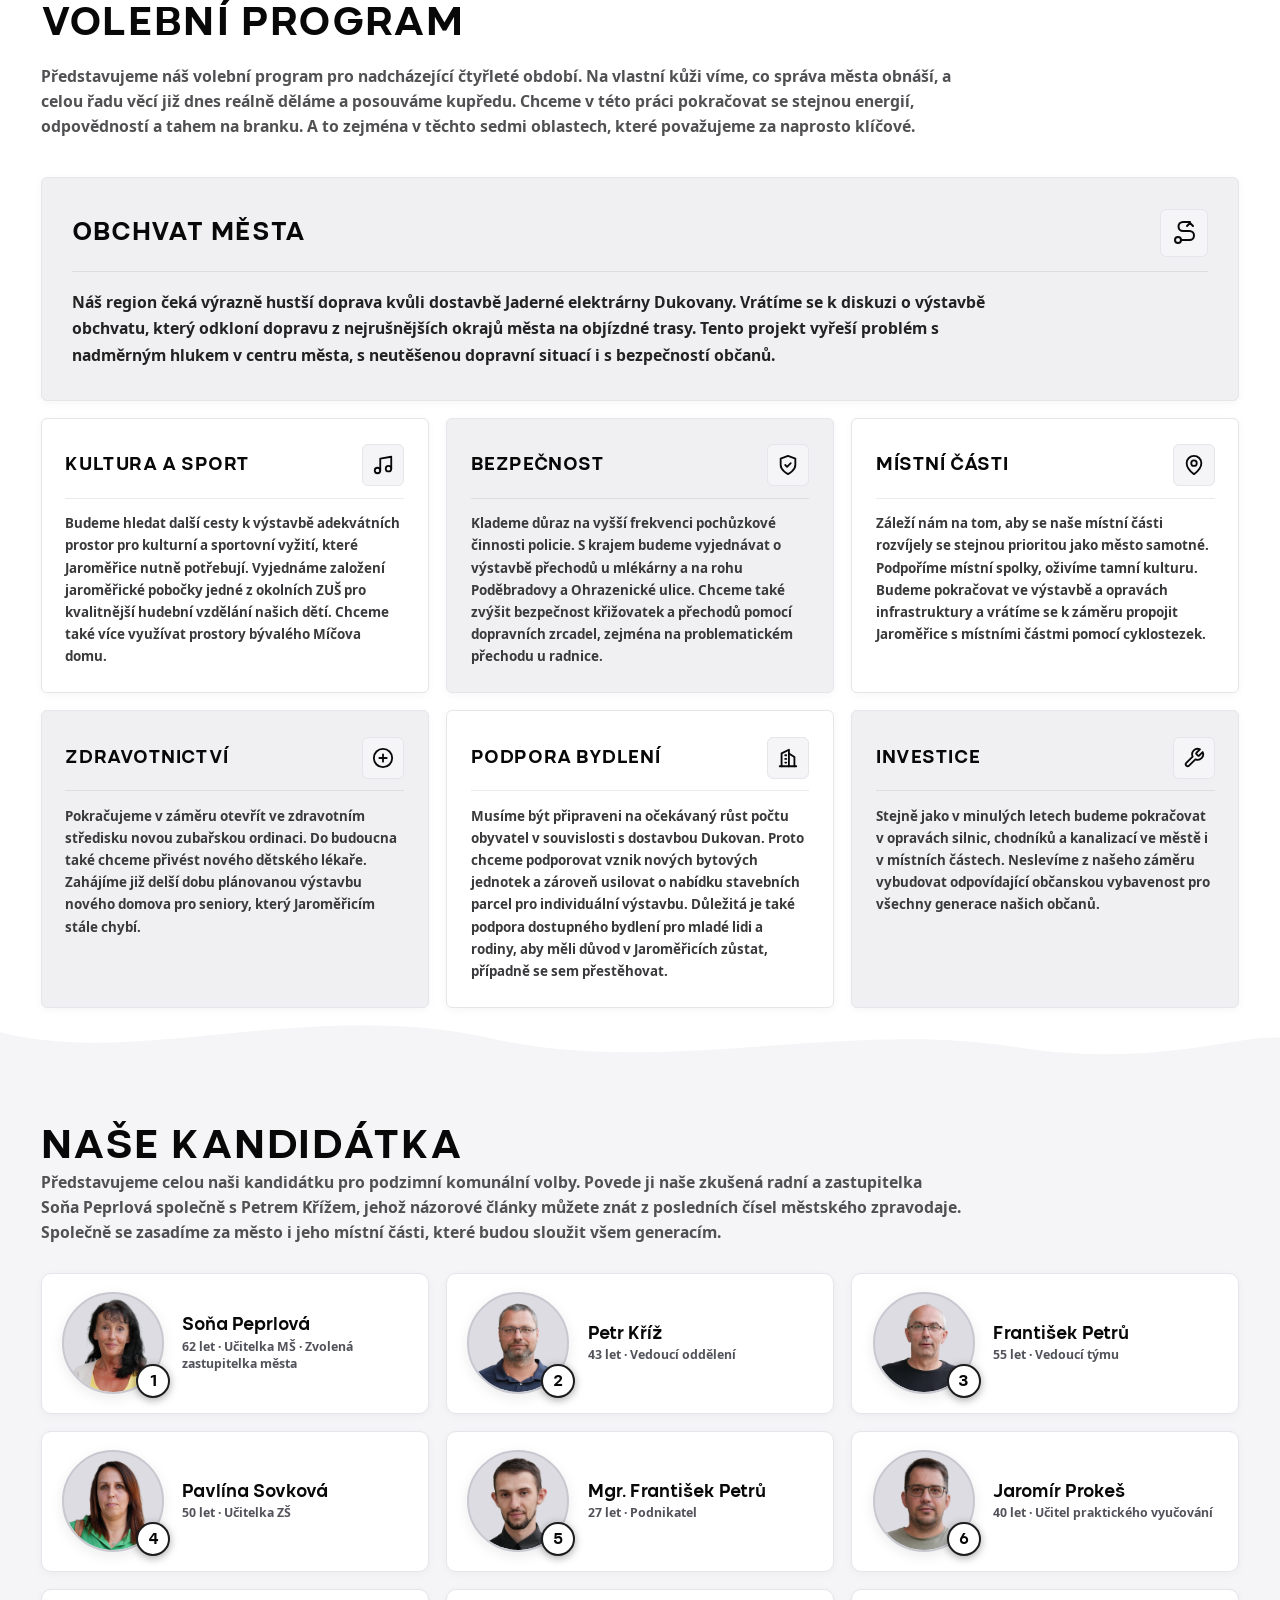
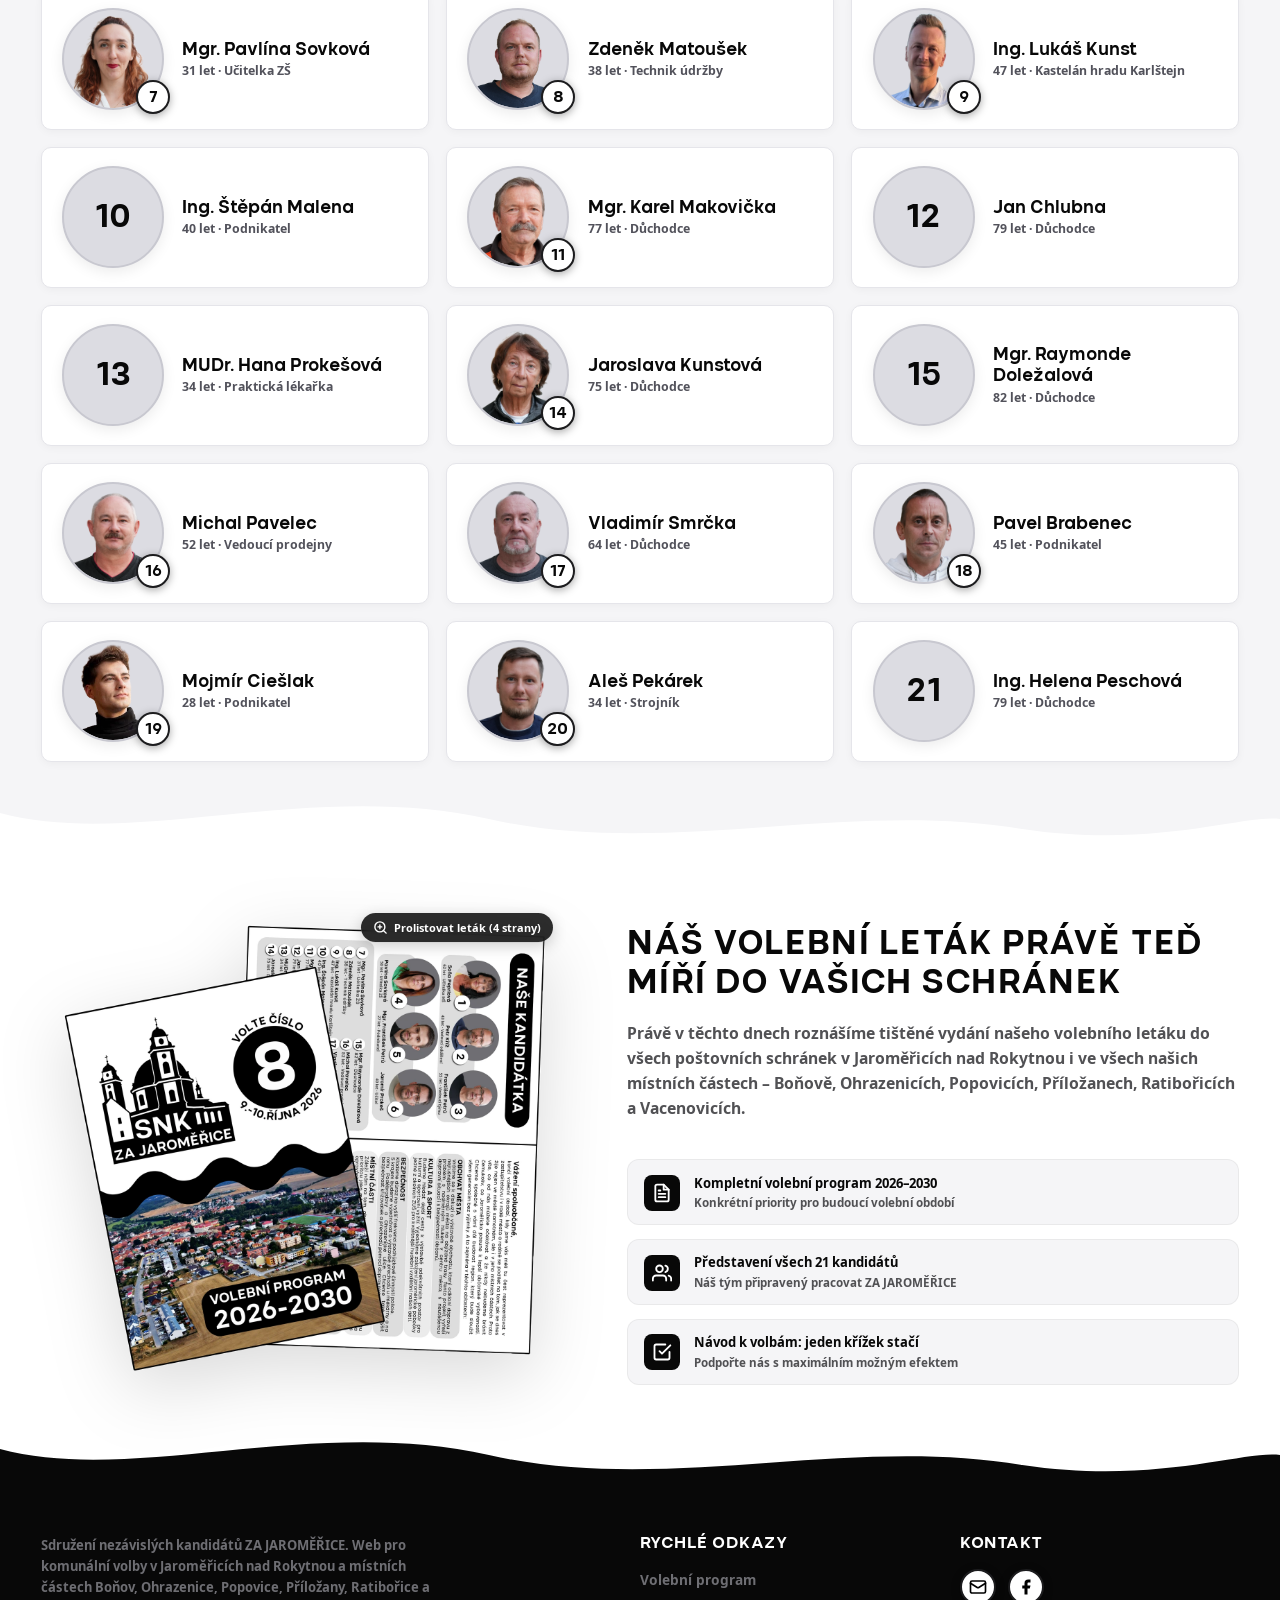
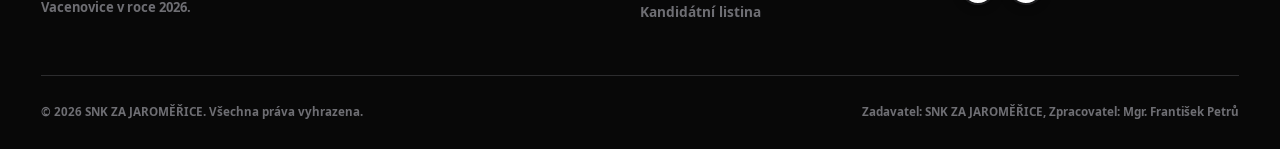
==== commit 0b50337c: "Final state edits" ====
--- a/index.html
+++ b/index.html
@@ -36,7 +36,7 @@
     rel="stylesheet">
 
   <!-- Styles -->
-  <link rel="stylesheet" href="styles.css?v=20261011e">
+  <link rel="stylesheet" href="styles.css?v=20261011g">
 
   <!-- Beta Access Fast Check & Protection Styles (zakomentováno pro budoucí použití)
   <script>
@@ -263,16 +263,18 @@
       </div>
 
       <div class="vysledky-text-wrapper reveal">
-        <!-- 1. Poděkování & Zastupitelka -->
-        <p class="vysledky-text">
-          Volby jsou za námi. Předně bychom vám chtěli poděkovat za neuvěřitelnou podporu, kterou jste nám dali. Na hlasy jsme dosáhli lepšího výsledku než minule. Na celkový úspěch to ale bohužel nestačilo. V zastupitelstvu nás bude 4 roky reprezentovat nejzkušenější z nás – <strong>Soňa Peprlová</strong>. Přejeme jí hodně sil a energie do náročné práce, která ji čeká.
-        </p>
-
-        <div class="vysledky-rep-badge">
-          <img src="assets/1_Peprlova.png" alt="Soňa Peprlová" class="vysledky-rep-img" loading="lazy" decoding="async">
-          <div class="vysledky-rep-info">
-            <span class="vysledky-rep-name">Soňa Peprlová</span>
-            <span class="vysledky-rep-role">Zvolená zastupitelka</span>
+        <div class="vysledky-row">
+          <!-- 1. Poděkování & Zastupitelka -->
+          <p class="vysledky-text">
+            Volby jsou za námi. Předně bychom vám chtěli poděkovat za neuvěřitelnou podporu, kterou jste nám dali. Na hlasy jsme dosáhli lepšího výsledku než minule. Na celkový úspěch to ale bohužel nestačilo. V zastupitelstvu nás bude 4 roky reprezentovat nejzkušenější z nás – <strong>Soňa Peprlová</strong>. Přejeme jí hodně sil a energie do náročné práce, která ji čeká.
+          </p>
+
+          <div class="vysledky-rep-badge">
+            <img src="assets/1_Peprlova.png" alt="Soňa Peprlová" class="vysledky-rep-img" loading="lazy" decoding="async">
+            <div class="vysledky-rep-info">
+              <span class="vysledky-rep-name">Soňa Peprlová</span>
+              <span class="vysledky-rep-role">Zvolená zastupitelka</span>
+            </div>
           </div>
         </div>
 
--- a/styles.css
+++ b/styles.css
@@ -738,9 +738,9 @@
    Results Section (Výsledky voleb)
    ========================================================================== */
 .vysledky-header {
-  text-align: center;
-  max-width: 860px;
-  margin: 0 auto 2.5rem;
+  text-align: left;
+  max-width: 980px;
+  margin: 0 0 2rem 0;
 }
 
 .vysledky-header h2 {
@@ -753,7 +753,7 @@
 
 .vysledky-pill-wrap {
   display: flex;
-  justify-content: center;
+  justify-content: flex-start;
   align-items: center;
   margin: 1.35rem 0 0.5rem;
 }
@@ -784,8 +784,20 @@
 }
 
 .vysledky-text-wrapper {
-  max-width: 780px;
-  margin: 2.25rem auto 0;
+  max-width: 980px;
+  margin: 0;
+}
+
+.vysledky-row {
+  display: flex;
+  align-items: center;
+  gap: 2.25rem;
+  margin-bottom: 1.75rem;
+}
+
+.vysledky-row .vysledky-text {
+  flex: 1;
+  margin-bottom: 0;
 }
 
 .vysledky-text {
@@ -814,12 +826,13 @@
   flex-direction: column;
   align-items: center;
   text-align: center;
-  margin: 2.25rem 0 2.5rem 0;
-  width: 100%;
+  width: 250px;
+  flex-shrink: 0;
+  margin: 0;
   background-color: #ffffff;
   border: 1px solid var(--color-gray-light);
   border-radius: 18px;
-  padding: 2.25rem 1.75rem;
+  padding: 1.6rem 1.25rem;
   box-shadow: 0 4px 18px rgba(0, 0, 0, 0.04);
   transition: transform 0.3s cubic-bezier(0.16, 1, 0.3, 1), box-shadow 0.3s cubic-bezier(0.16, 1, 0.3, 1), border-color 0.3s cubic-bezier(0.16, 1, 0.3, 1);
 }
@@ -828,6 +841,24 @@
   transform: translateY(-2px);
   box-shadow: 0 10px 24px rgba(0, 0, 0, 0.07);
   border-color: #d1d1d6;
+}
+
+@media (max-width: 859px) {
+  .vysledky-row {
+    flex-direction: column;
+    gap: 1.5rem;
+    margin-bottom: 1.5rem;
+  }
+
+  .vysledky-row .vysledky-text {
+    margin-bottom: 0;
+  }
+
+  .vysledky-rep-badge {
+    width: 100%;
+    margin: 0.25rem 0;
+    padding: 2rem 1.5rem;
+  }
 }
 
 .vysledky-rep-img {
